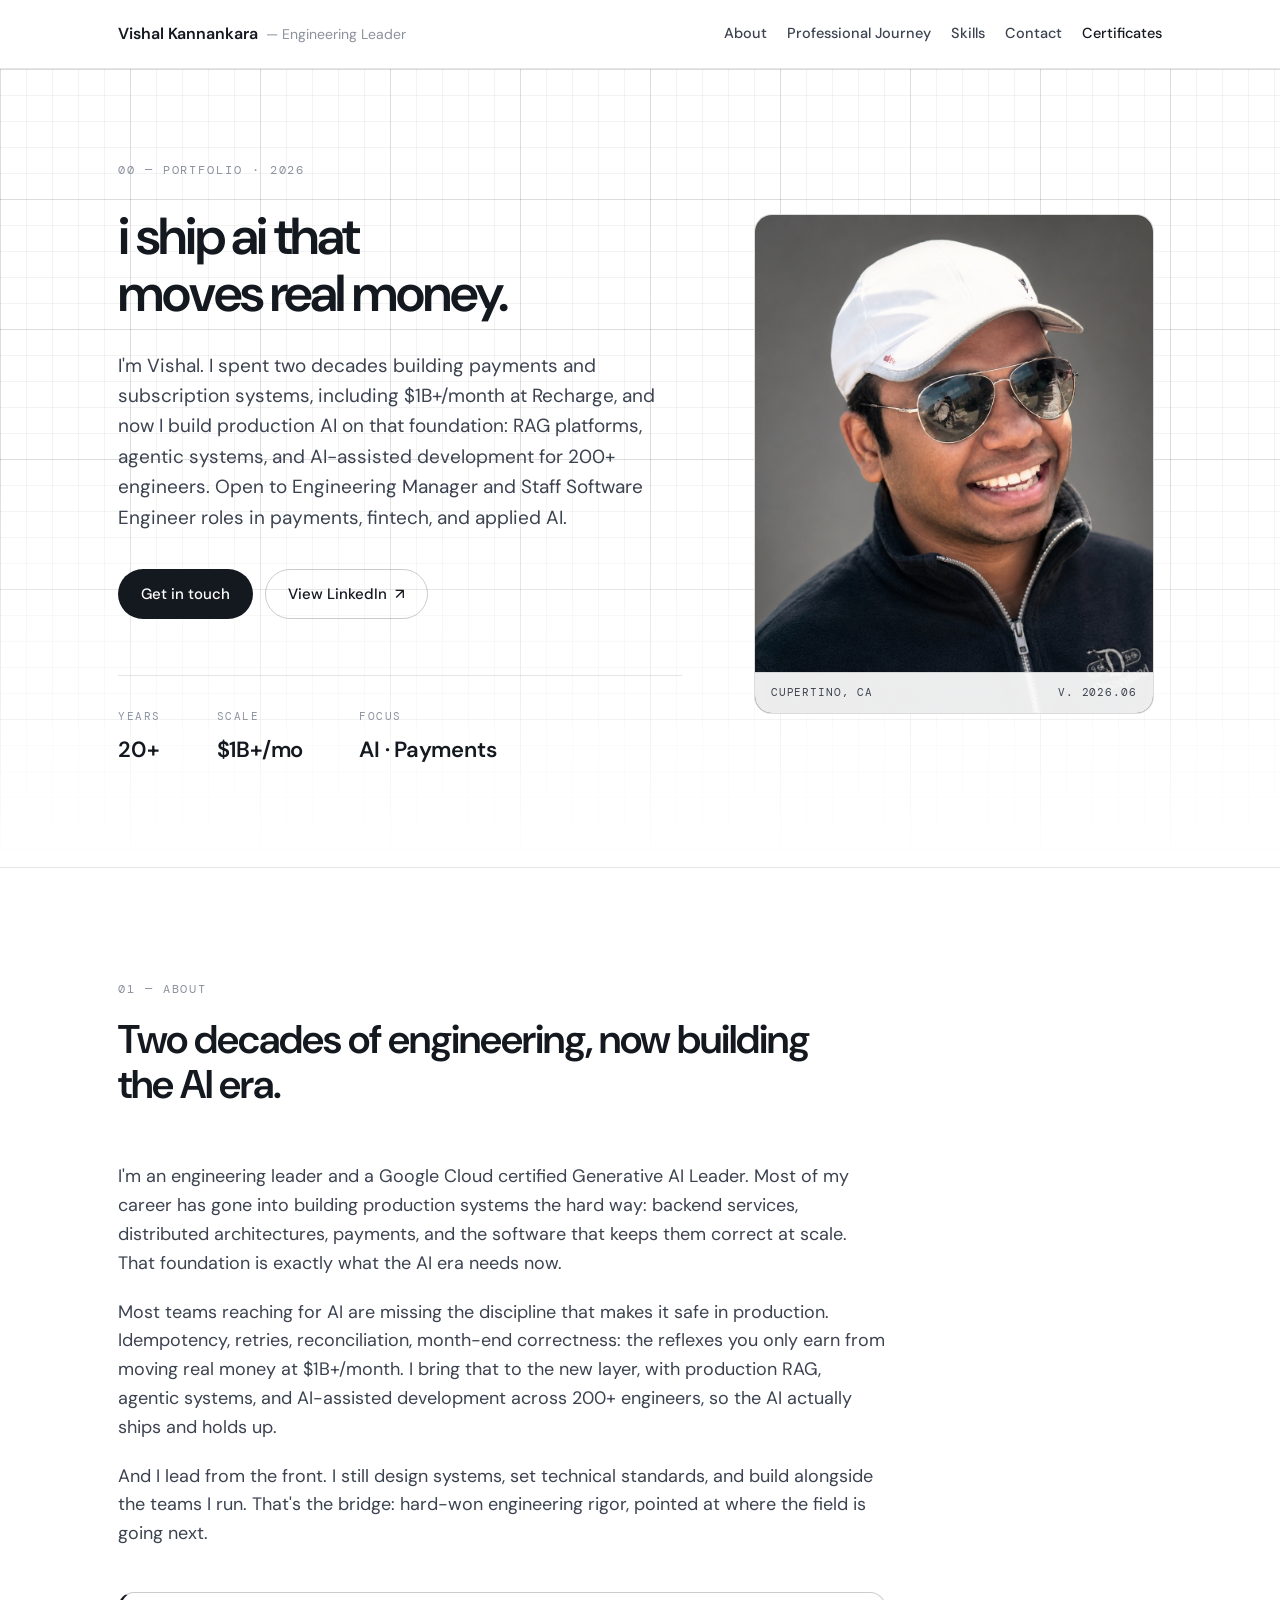
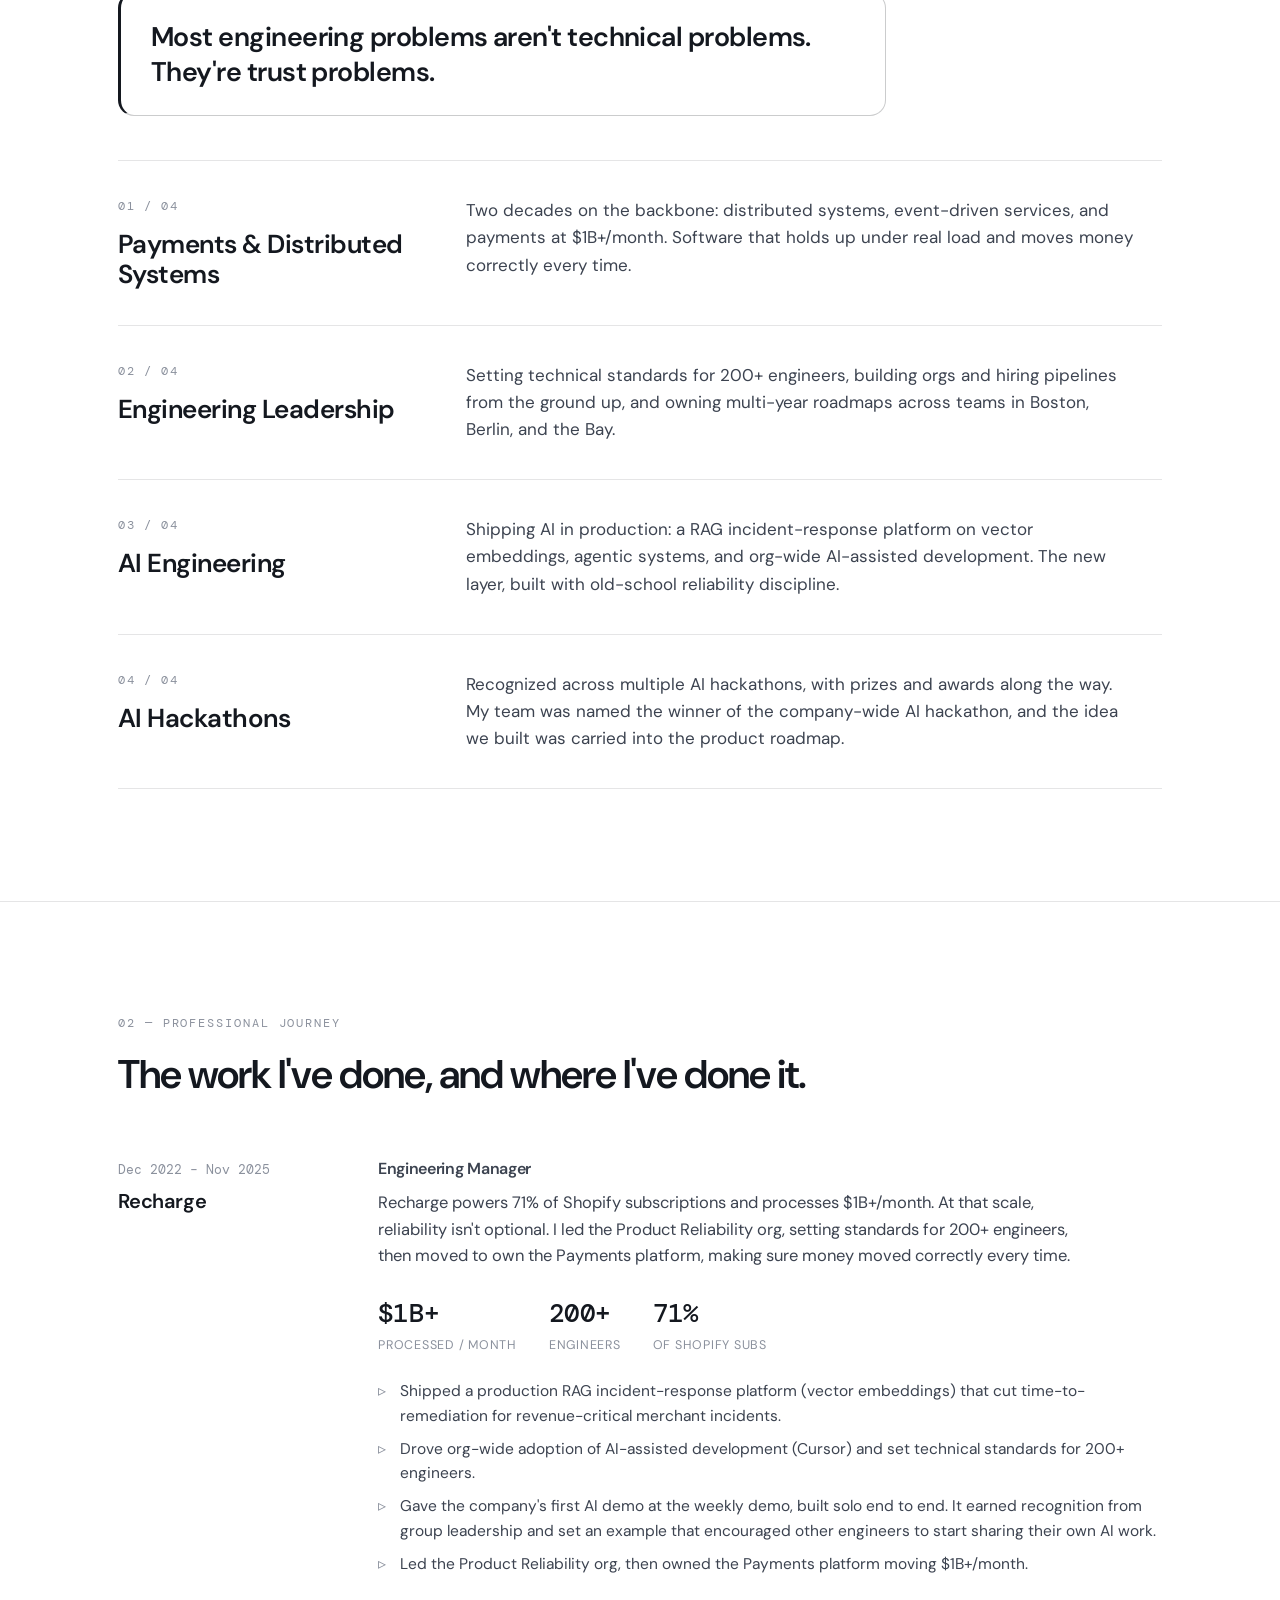
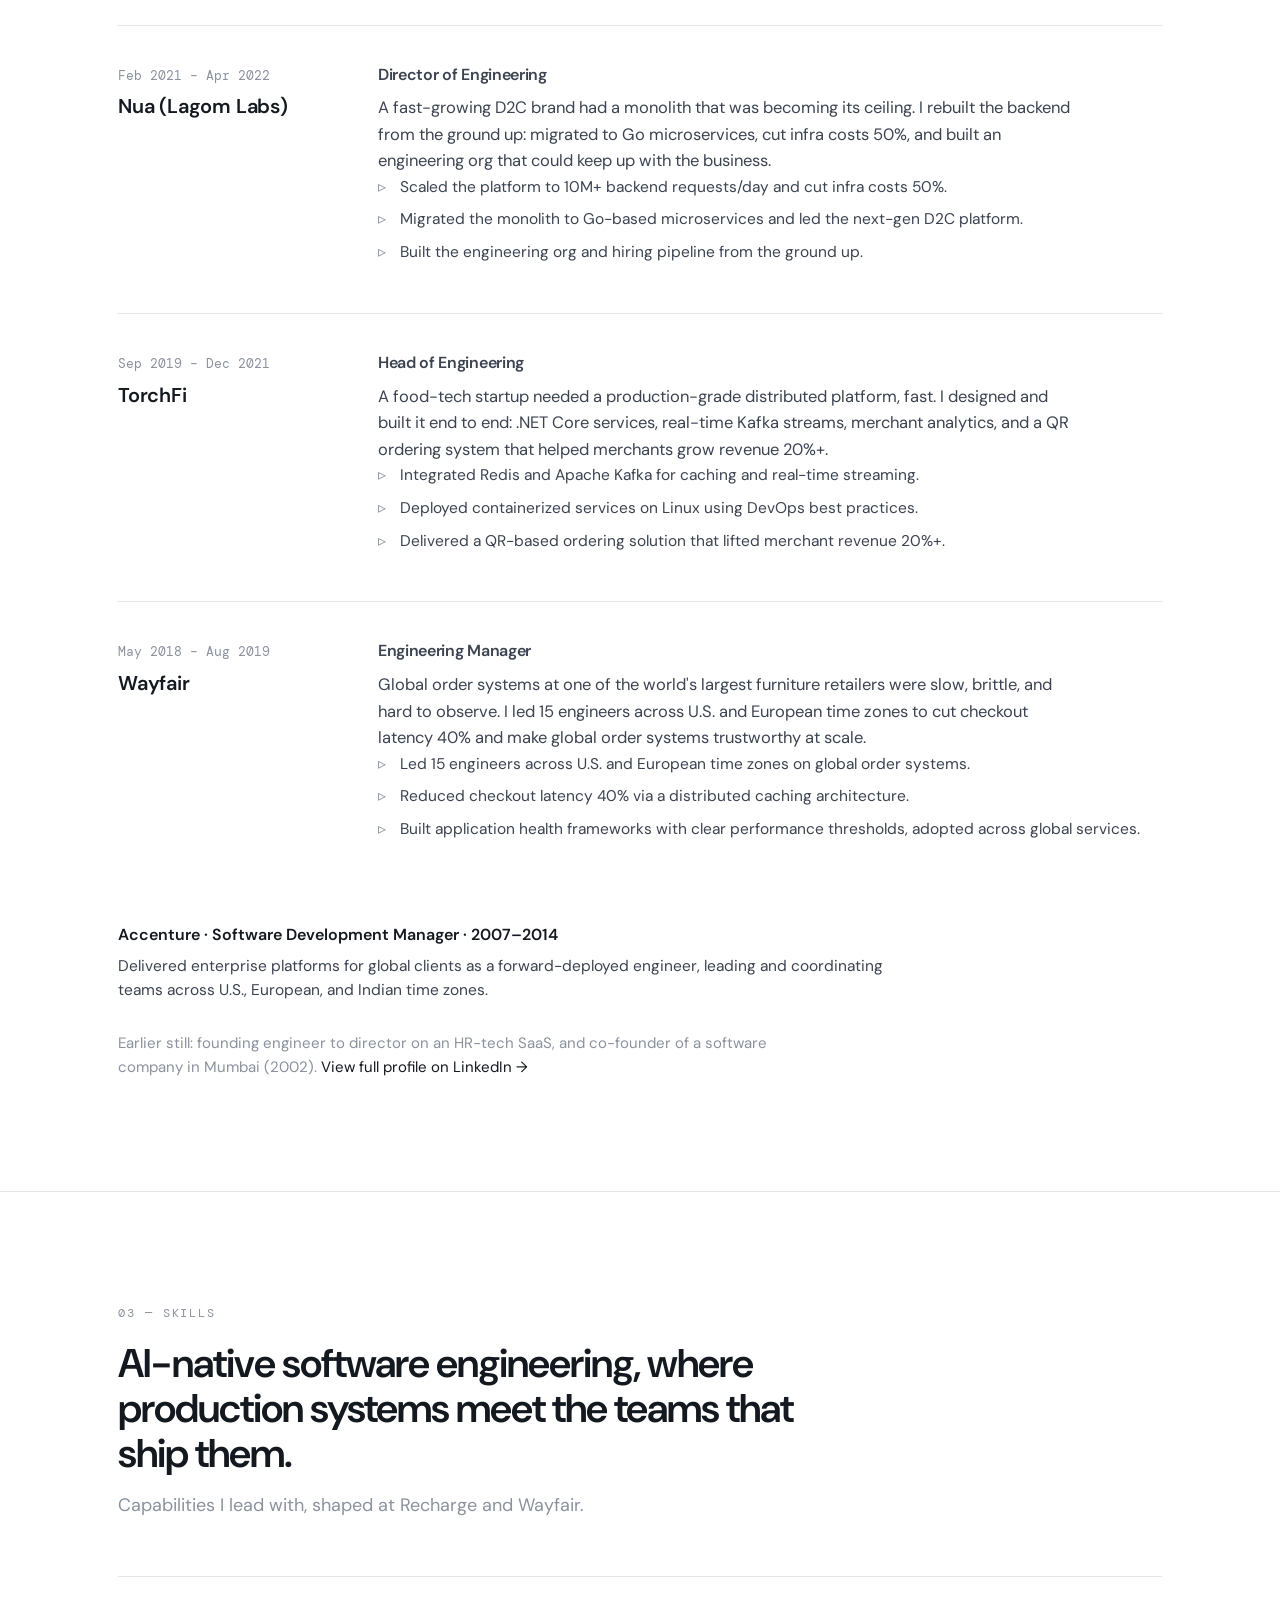
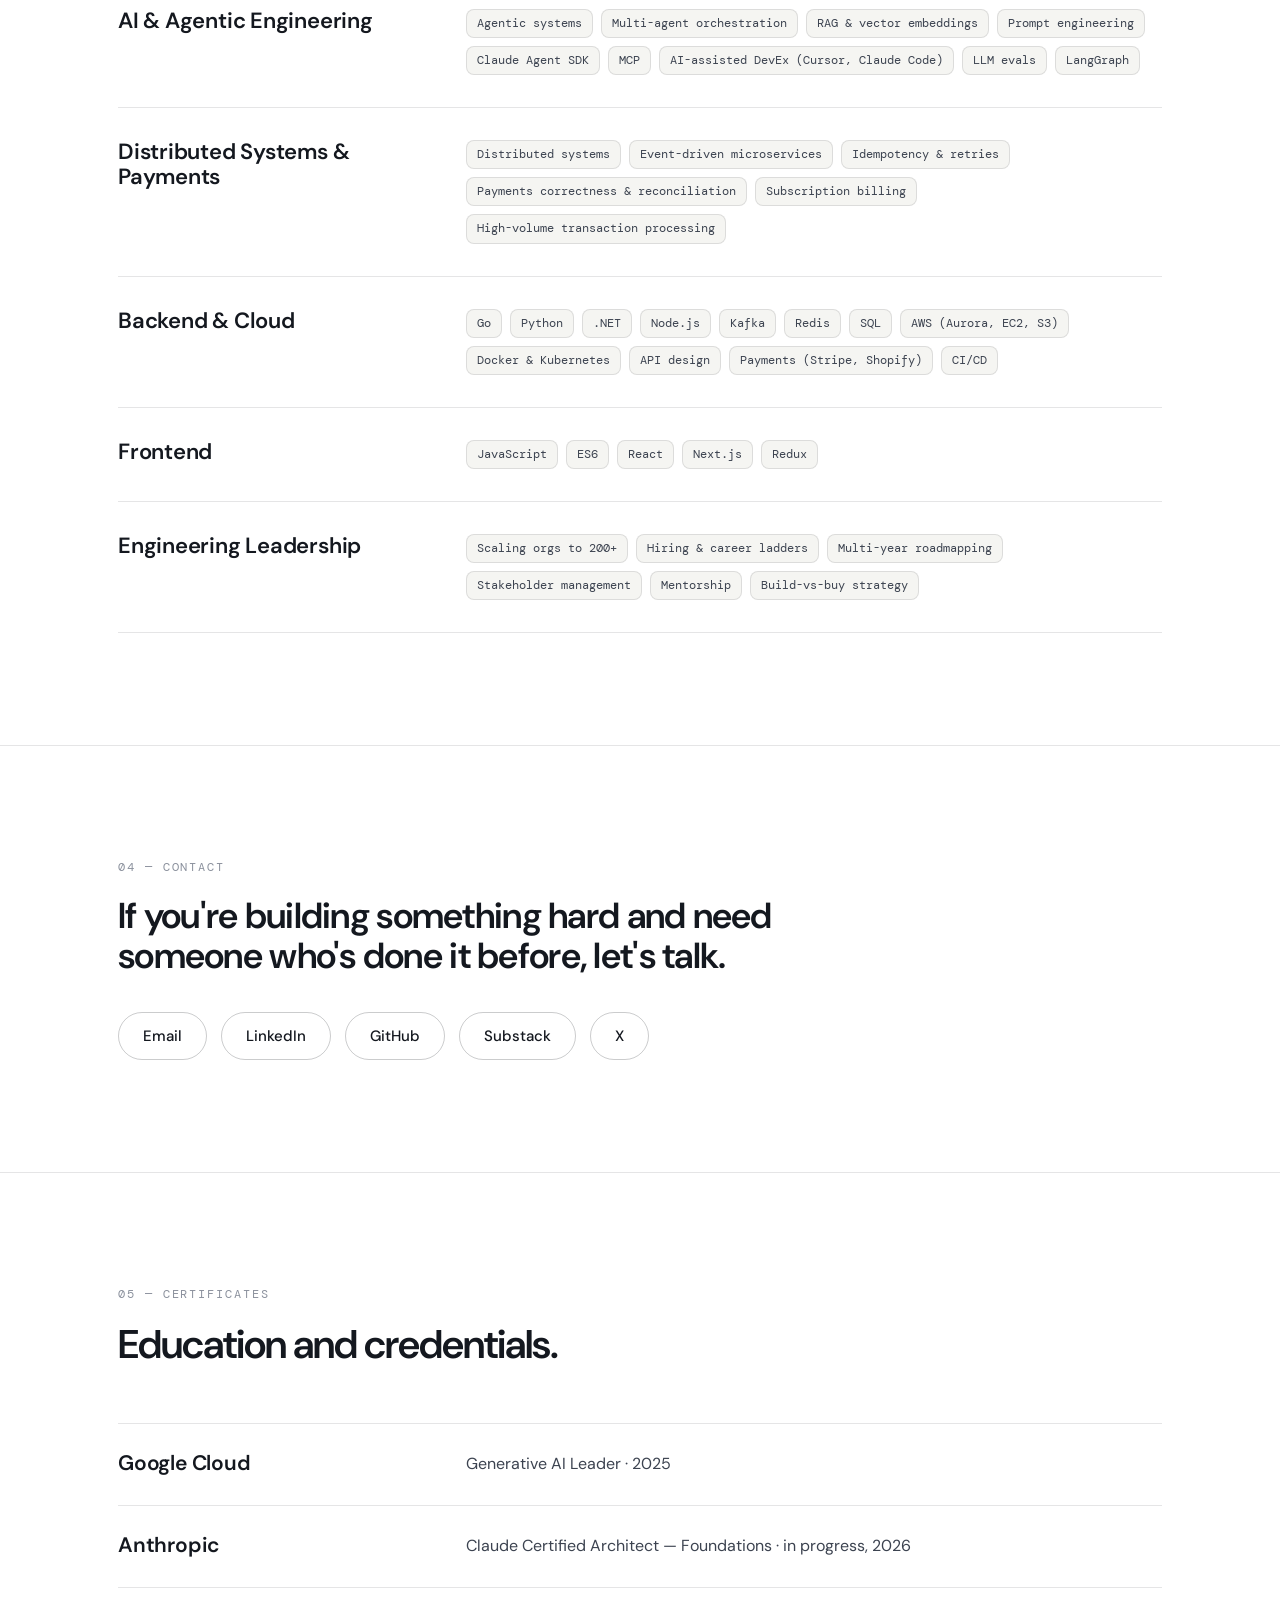
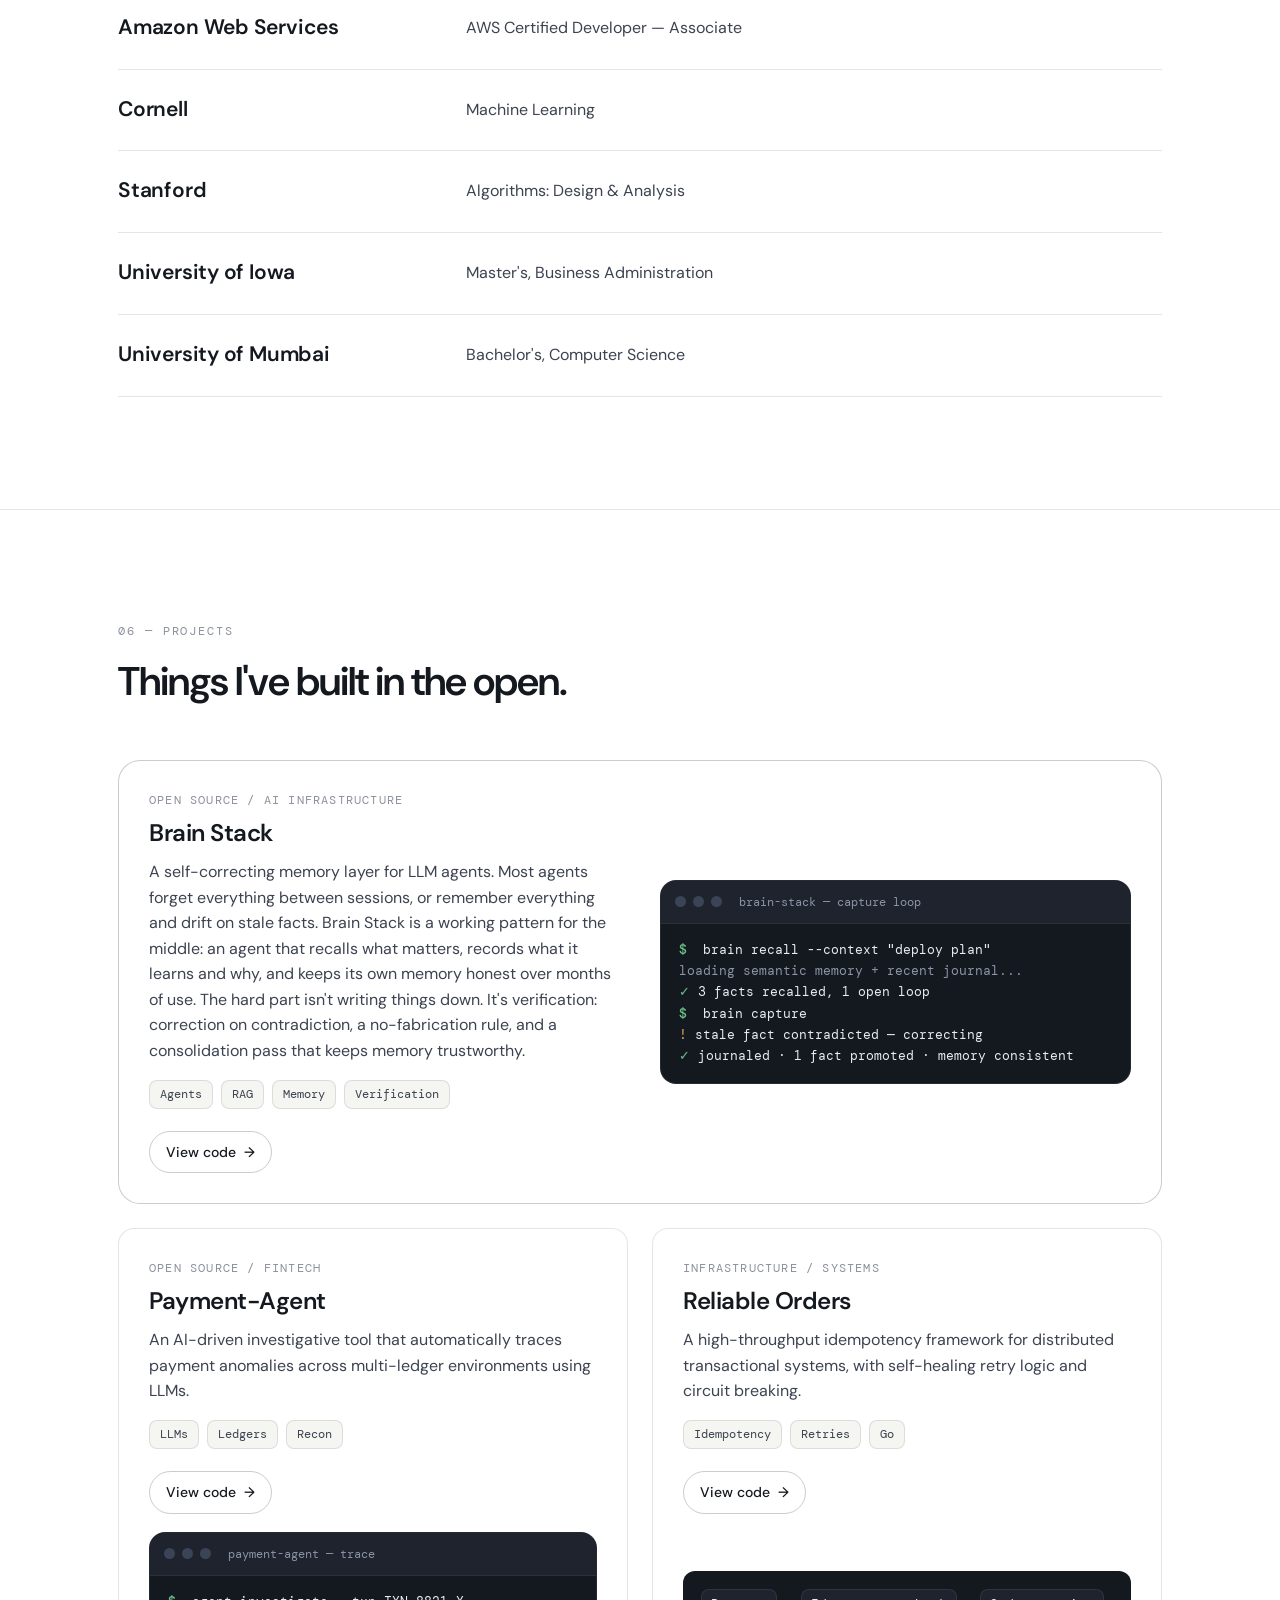
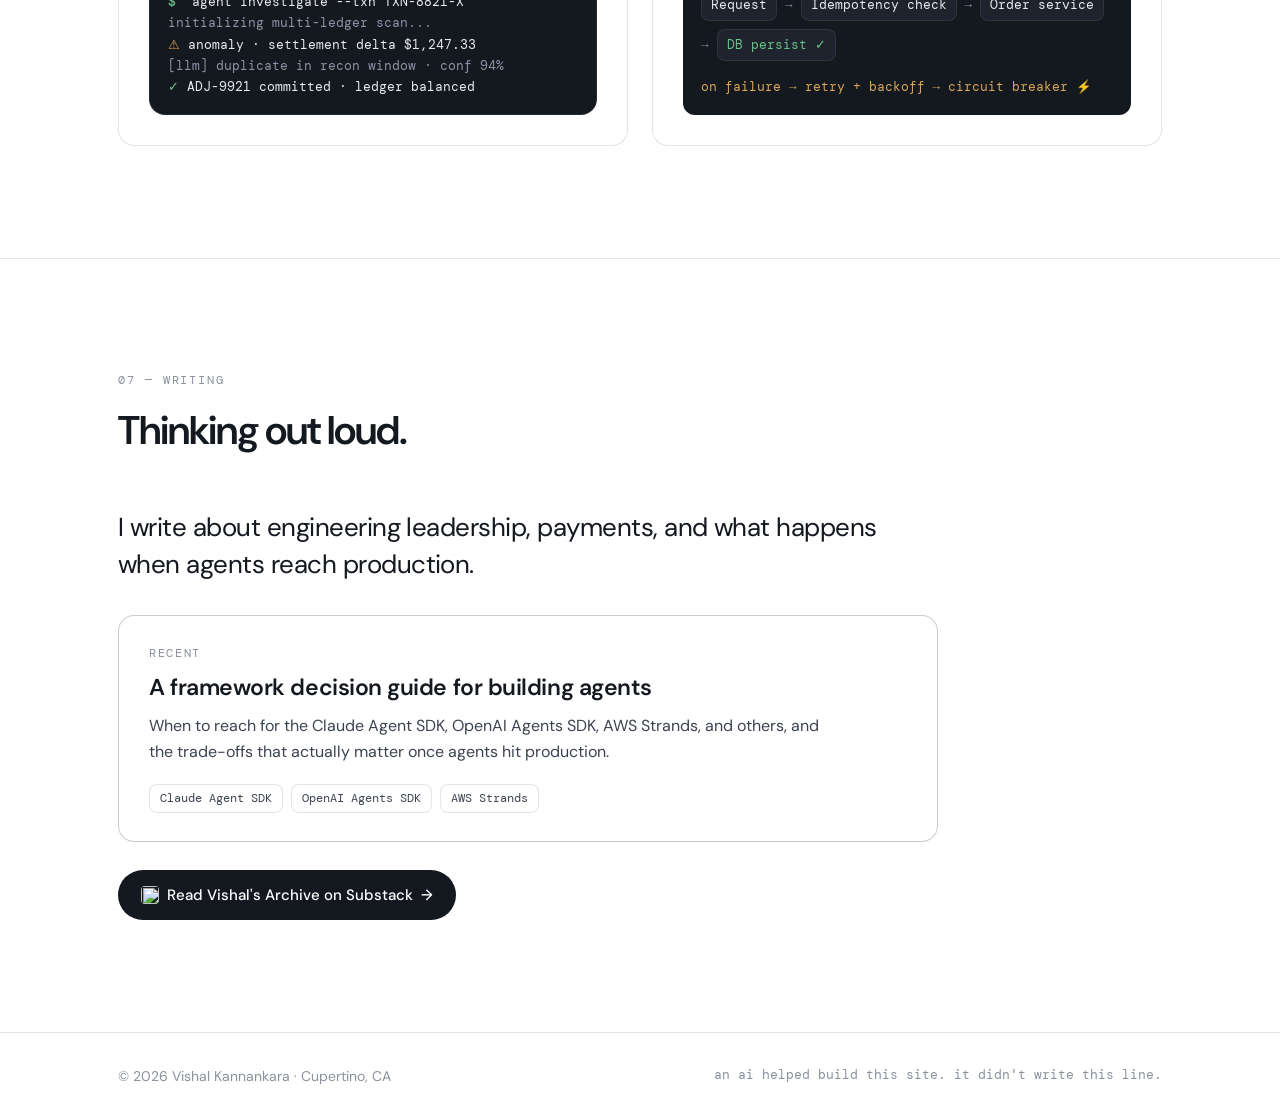
==== index.html @ 0f63ddc6 "Reposition site: payments+AI hero, de-SRE vocabulary, fix canonical to kvishalv.com" ====
<!DOCTYPE html>
<html lang="en">
<head>
  <meta charset="UTF-8" />
  <meta name="viewport" content="width=device-width, initial-scale=1.0" />
  <title>Vishal Kannankara — Engineering Leader · Payments & Applied AI</title>
  <meta name="description" content="Engineering leader and hands-on builder. Two decades of payments and subscription systems, including $1B+/month at Recharge, now applied to production AI: RAG platforms, agentic systems, and AI-assisted development for 200+ engineers. Open to Engineering Manager and Staff Software Engineer roles." />
  <link rel="canonical" href="https://kvishalv.com/" />
  <meta name="theme-color" content="#ffffff" />

  <meta property="og:type" content="website" />
  <meta property="og:url" content="https://kvishalv.com/" />
  <meta property="og:title" content="Vishal Kannankara — Engineering Leader · Payments & Applied AI" />
  <meta property="og:description" content="Two decades of payments at scale, now applied to production AI — RAG platforms, agentic systems, and AI-assisted development for 200+ engineers." />
  <meta property="og:image" content="https://kvishalv.com/assets/og-image.png" />
  <meta name="twitter:card" content="summary_large_image" />
  <meta name="twitter:creator" content="@kvishalv7" />

  <link rel="icon" href="favicon.svg" type="image/svg+xml" />
  <link rel="preconnect" href="https://fonts.googleapis.com" />
  <link rel="preconnect" href="https://fonts.gstatic.com" crossorigin />
  <link href="https://fonts.googleapis.com/css2?family=DM+Sans:wght@400;500;600;700&family=DM+Mono:wght@400;500&display=swap" rel="stylesheet" />
  <link rel="stylesheet" href="styles.css" />
</head>
<body>
  <a class="skip" href="#main">Skip to content</a>

  <header class="nav" id="top">
    <div class="container nav__inner">
      <a class="nav__logo" href="#top" aria-label="Vishal Kannankara, home">
        <span class="nav__logo-name">Vishal Kannankara</span>
        <span class="nav__logo-role">— Engineering Leader</span>
      </a>
      <nav class="nav__links" id="navlinks" aria-label="Primary">
        <a class="nav__link" href="#about">About</a>
        <a class="nav__link" href="#experience">Professional Journey</a>
        <a class="nav__link" href="#skills">Skills</a>
        <a class="nav__link" href="#contact">Contact</a>
        <a class="nav__link" href="#certificates">Certificates</a>
      </nav>
      <button class="nav__toggle" id="navtoggle" aria-label="Toggle menu" aria-expanded="false" aria-controls="navlinks">
        <span></span><span></span><span></span>
      </button>
    </div>
  </header>

  <main id="main">

    <section class="hero">
      <div class="container hero__inner">
        <div class="hero__main">
          <p class="hero__label">00 — Portfolio · 2026</p>
          <h1 class="hero__title">i ship ai that moves real money.</h1>
          <p class="hero__desc">I'm Vishal. I spent two decades building payments and subscription systems, including $1B+/month at Recharge, and now I build production AI on that foundation: RAG platforms, agentic systems, and AI-assisted development for 200+ engineers. Open to Engineering Manager and Staff Software Engineer roles in payments, fintech, and applied AI.</p>
          <div class="hero__cta">
            <a class="btn btn--primary" href="#contact">Get in touch</a>
            <a class="btn btn--ghost" href="https://linkedin.com/in/kvishalv" target="_blank" rel="noopener">View LinkedIn <span aria-hidden="true">↗</span></a>
          </div>
          <div class="hero__stats">
            <div class="hstat"><span class="hstat__label">Years</span><span class="hstat__val">20+</span></div>
            <div class="hstat"><span class="hstat__label">Scale</span><span class="hstat__val">$1B+/mo</span></div>
            <div class="hstat"><span class="hstat__label">Focus</span><span class="hstat__val">AI · Payments</span></div>
          </div>
        </div>
        <aside class="hero__aside">
          <figure class="portrait">
            <img src="assets/headshot.jpg" alt="Vishal Kannankara" id="headshot" />
            <span class="portrait__mark" aria-hidden="true">VK</span>
            <figcaption class="portrait__cap"><span>Cupertino, CA</span><span>V. 2026.06</span></figcaption>
          </figure>
        </aside>
      </div>
    </section>

    <section class="section" id="about">
      <div class="container">
        <div class="section__head">
          <p class="section__kicker">01 — About</p>
          <h2 class="section__title">Two decades of engineering, now building the AI era.</h2>
        </div>
        <div class="pov">
          <p>I'm an engineering leader and a Google Cloud certified Generative AI Leader. Most of my career has gone into building production systems the hard way: backend services, distributed architectures, payments, and the software that keeps them correct at scale. That foundation is exactly what the AI era needs now.</p>
          <p>Most teams reaching for AI are missing the discipline that makes it safe in production. Idempotency, retries, reconciliation, month-end correctness: the reflexes you only earn from moving real money at $1B+/month. I bring that to the new layer, with production RAG, agentic systems, and AI-assisted development across 200+ engineers, so the AI actually ships and holds up.</p>
          <p>And I lead from the front. I still design systems, set technical standards, and build alongside the teams I run. That's the bridge: hard-won engineering rigor, pointed at where the field is going next.</p>
        </div>
        <figure class="callout">
          <blockquote>Most engineering problems aren't technical problems. They're trust problems.</blockquote>
        </figure>
        <div class="facets">
          <div class="facet">
            <div class="facet__head">
              <p class="facet__n">01 / 04</p>
              <h3 class="facet__name">Payments &amp; Distributed Systems</h3>
            </div>
            <p class="facet__desc">Two decades on the backbone: distributed systems, event-driven services, and payments at $1B+/month. Software that holds up under real load and moves money correctly every time.</p>
          </div>
          <div class="facet">
            <div class="facet__head">
              <p class="facet__n">02 / 04</p>
              <h3 class="facet__name">Engineering Leadership</h3>
            </div>
            <p class="facet__desc">Setting technical standards for 200+ engineers, building orgs and hiring pipelines from the ground up, and owning multi-year roadmaps across teams in Boston, Berlin, and the Bay.</p>
          </div>
          <div class="facet">
            <div class="facet__head">
              <p class="facet__n">03 / 04</p>
              <h3 class="facet__name">AI Engineering</h3>
            </div>
            <p class="facet__desc">Shipping AI in production: a RAG incident-response platform on vector embeddings, agentic systems, and org-wide AI-assisted development. The new layer, built with old-school reliability discipline.</p>
          </div>
          <div class="facet">
            <div class="facet__head">
              <p class="facet__n">04 / 04</p>
              <h3 class="facet__name">AI Hackathons</h3>
            </div>
            <p class="facet__desc">Recognized across multiple AI hackathons, with prizes and awards along the way. My team was named the winner of the company-wide AI hackathon, and the idea we built was carried into the product roadmap.</p>
          </div>
        </div>
      </div>
    </section>

    <section class="section section--alt" id="experience">
      <div class="container">
        <div class="section__head">
          <p class="section__kicker">02 — Professional Journey</p>
          <h2 class="section__title">The work I've done, and where I've done it.</h2>
        </div>

        <div class="timeline">
          <article class="job">
            <div class="job__meta">
              <span class="job__date">Dec 2022 – Nov 2025</span>
              <div class="job__corow">
                <img class="job__logo" src="https://www.google.com/s2/favicons?domain=rechargepayments.com&amp;sz=128" alt="" loading="lazy" onerror="this.style.display='none'" />
                <span class="job__co"><a href="https://rechargepayments.com" target="_blank" rel="noopener">Recharge</a></span>
              </div>
            </div>
            <div class="job__body">
              <h3 class="job__role">Engineering Manager</h3>
              <p class="job__desc">Recharge powers 71% of Shopify subscriptions and processes $1B+/month. At that scale, reliability isn't optional. I led the Product Reliability org, setting standards for 200+ engineers, then moved to own the Payments platform, making sure money moved correctly every time.</p>
              <div class="stat-row">
                <div class="stat"><span class="stat__num">$1B+</span><span class="stat__label">processed / month</span></div>
                <div class="stat"><span class="stat__num">200+</span><span class="stat__label">engineers</span></div>
                <div class="stat"><span class="stat__num">71%</span><span class="stat__label">of Shopify subs</span></div>
              </div>
              <ul class="job__points">
                <li>Shipped a production RAG incident-response platform (vector embeddings) that cut time-to-remediation for revenue-critical merchant incidents.</li>
                <li>Drove org-wide adoption of AI-assisted development (Cursor) and set technical standards for 200+ engineers.</li>
                <li>Gave the company's first AI demo at the weekly demo, built solo end to end. It earned recognition from group leadership and set an example that encouraged other engineers to start sharing their own AI work.</li>
                <li>Led the Product Reliability org, then owned the Payments platform moving $1B+/month.</li>
              </ul>
            </div>
          </article>

          <article class="job">
            <div class="job__meta">
              <span class="job__date">Feb 2021 – Apr 2022</span>
              <div class="job__corow">
                <img class="job__logo" src="https://www.google.com/s2/favicons?domain=nuawoman.com&amp;sz=128" alt="" loading="lazy" onerror="this.style.display='none'" />
                <span class="job__co"><a href="https://nuawoman.com" target="_blank" rel="noopener">Nua (Lagom Labs)</a></span>
              </div>
            </div>
            <div class="job__body">
              <h3 class="job__role">Director of Engineering</h3>
              <p class="job__desc">A fast-growing D2C brand had a monolith that was becoming its ceiling. I rebuilt the backend from the ground up: migrated to Go microservices, cut infra costs 50%, and built an engineering org that could keep up with the business.</p>
              <ul class="job__points">
                <li>Scaled the platform to 10M+ backend requests/day and cut infra costs 50%.</li>
                <li>Migrated the monolith to Go-based microservices and led the next-gen D2C platform.</li>
                <li>Built the engineering org and hiring pipeline from the ground up.</li>
              </ul>
            </div>
          </article>

          <article class="job">
            <div class="job__meta">
              <span class="job__date">Sep 2019 – Dec 2021</span>
              <span class="job__co">TorchFi</span>
            </div>
            <div class="job__body">
              <h3 class="job__role">Head of Engineering</h3>
              <p class="job__desc">A food-tech startup needed a production-grade distributed platform, fast. I designed and built it end to end: .NET Core services, real-time Kafka streams, merchant analytics, and a QR ordering system that helped merchants grow revenue 20%+.</p>
              <ul class="job__points">
                <li>Integrated Redis and Apache Kafka for caching and real-time streaming.</li>
                <li>Deployed containerized services on Linux using DevOps best practices.</li>
                <li>Delivered a QR-based ordering solution that lifted merchant revenue 20%+.</li>
              </ul>
            </div>
          </article>

          <article class="job">
            <div class="job__meta">
              <span class="job__date">May 2018 – Aug 2019</span>
              <div class="job__corow">
                <img class="job__logo" src="https://www.google.com/s2/favicons?domain=wayfair.com&amp;sz=128" alt="" loading="lazy" onerror="this.style.display='none'" />
                <span class="job__co"><a href="https://www.wayfair.com" target="_blank" rel="noopener">Wayfair</a></span>
              </div>
            </div>
            <div class="job__body">
              <h3 class="job__role">Engineering Manager</h3>
              <p class="job__desc">Global order systems at one of the world's largest furniture retailers were slow, brittle, and hard to observe. I led 15 engineers across U.S. and European time zones to cut checkout latency 40% and make global order systems trustworthy at scale.</p>
              <ul class="job__points">
                <li>Led 15 engineers across U.S. and European time zones on global order systems.</li>
                <li>Reduced checkout latency 40% via a distributed caching architecture.</li>
                <li>Built application health frameworks with clear performance thresholds, adopted across global services.</li>
              </ul>
            </div>
          </article>
        </div>

        <div class="experience__earlier">
          <div class="earlier">
            <img class="earlier__logo" src="https://www.google.com/s2/favicons?domain=accenture.com&amp;sz=128" alt="" loading="lazy" onerror="this.style.display='none'" />
            <div class="earlier__body">
              <p class="earlier__co"><a href="https://www.accenture.com" target="_blank" rel="noopener">Accenture</a> · Software Development Manager · 2007–2014</p>
              <p class="earlier__desc">Delivered enterprise platforms for global clients as a forward-deployed engineer, leading and coordinating teams across U.S., European, and Indian time zones.</p>
            </div>
          </div>
          <p class="experience__more">Earlier still: founding engineer to director on an HR-tech SaaS, and co-founder of a software company in Mumbai (2002). <a href="https://linkedin.com/in/kvishalv" target="_blank" rel="noopener">View full profile on LinkedIn →</a></p>
        </div>
      </div>
    </section>

    <section class="section" id="skills">
      <div class="container">
        <div class="section__head">
          <p class="section__kicker">03 — Skills</p>
          <h2 class="section__title">AI-native software engineering, where production systems meet the teams that ship them.</h2>
          <p class="section__sub">Capabilities I lead with, shaped at Recharge and Wayfair.</p>
        </div>
        <div class="skills">
          <div class="skillcat">
            <h3 class="skillcat__name">AI &amp; Agentic Engineering</h3>
            <div class="tags">
              <span class="tag">Agentic systems</span>
              <span class="tag">Multi-agent orchestration</span>
              <span class="tag">RAG &amp; vector embeddings</span>
              <span class="tag">Prompt engineering</span>
              <span class="tag">Claude Agent SDK</span>
              <span class="tag">MCP</span>
              <span class="tag">AI-assisted DevEx (Cursor, Claude Code)</span>
              <span class="tag">LLM evals</span>
              <span class="tag">LangGraph</span>
            </div>
          </div>
          <div class="skillcat">
            <h3 class="skillcat__name">Distributed Systems &amp; Payments</h3>
            <div class="tags">
              <span class="tag">Distributed systems</span>
              <span class="tag">Event-driven microservices</span>
              <span class="tag">Idempotency &amp; retries</span>
              <span class="tag">Payments correctness &amp; reconciliation</span>
              <span class="tag">Subscription billing</span>
              <span class="tag">High-volume transaction processing</span>
            </div>
          </div>
          <div class="skillcat">
            <h3 class="skillcat__name">Backend &amp; Cloud</h3>
            <div class="tags">
              <span class="tag">Go</span>
              <span class="tag">Python</span>
              <span class="tag">.NET</span>
              <span class="tag">Node.js</span>
              <span class="tag">Kafka</span>
              <span class="tag">Redis</span>
              <span class="tag">SQL</span>
              <span class="tag">AWS (Aurora, EC2, S3)</span>
              <span class="tag">Docker &amp; Kubernetes</span>
              <span class="tag">API design</span>
              <span class="tag">Payments (Stripe, Shopify)</span>
              <span class="tag">CI/CD</span>
            </div>
          </div>
          <div class="skillcat">
            <h3 class="skillcat__name">Frontend</h3>
            <div class="tags">
              <span class="tag">JavaScript</span>
              <span class="tag">ES6</span>
              <span class="tag">React</span>
              <span class="tag">Next.js</span>
              <span class="tag">Redux</span>
            </div>
          </div>
          <div class="skillcat">
            <h3 class="skillcat__name">Engineering Leadership</h3>
            <div class="tags">
              <span class="tag">Scaling orgs to 200+</span>
              <span class="tag">Hiring &amp; career ladders</span>
              <span class="tag">Multi-year roadmapping</span>
              <span class="tag">Stakeholder management</span>
              <span class="tag">Mentorship</span>
              <span class="tag">Build-vs-buy strategy</span>
            </div>
          </div>
        </div>
      </div>
    </section>

    <section class="section section--contact" id="contact">
      <div class="container">
        <div class="contact">
          <p class="section__kicker">04 — Contact</p>
          <h2 class="contact__line">If you're building something hard and need someone who's done it before, let's talk.</h2>
          <div class="contact__links">
            <a class="sociallink" href="mailto:kvishalv@gmail.com">Email</a>
            <a class="sociallink" href="https://linkedin.com/in/kvishalv" target="_blank" rel="noopener">LinkedIn</a>
            <a class="sociallink" href="https://github.com/kvishalv" target="_blank" rel="noopener">GitHub</a>
            <a class="sociallink" href="https://vishalsarchive.substack.com" target="_blank" rel="noopener">Substack</a>
            <a class="sociallink" href="https://x.com/kvishalv7" target="_blank" rel="noopener">X</a>
          </div>
        </div>
      </div>
    </section>

    <section class="section section--alt" id="certificates">
      <div class="container">
        <div class="section__head">
          <p class="section__kicker">05 — Certificates</p>
          <h2 class="section__title">Education and credentials.</h2>
        </div>
        <div class="creds">
          <div class="cred">
            <div class="cred__head">
              <h3 class="cred__org">Google Cloud</h3>
              <img class="cred__logo" src="https://www.google.com/s2/favicons?domain=cloud.google.com&amp;sz=128" alt="" loading="lazy" onerror="this.style.display='none'" />
            </div>
            <p class="cred__title">Generative AI Leader · 2025</p>
          </div>
          <div class="cred">
            <div class="cred__head">
              <h3 class="cred__org">Anthropic</h3>
              <img class="cred__logo" src="https://www.google.com/s2/favicons?domain=anthropic.com&amp;sz=128" alt="" loading="lazy" onerror="this.style.display='none'" />
            </div>
            <p class="cred__title">Claude Certified Architect — Foundations · in progress, 2026</p>
          </div>
          <div class="cred">
            <div class="cred__head">
              <h3 class="cred__org">Amazon Web Services</h3>
              <img class="cred__logo" src="https://www.google.com/s2/favicons?domain=aws.amazon.com&amp;sz=128" alt="" loading="lazy" onerror="this.style.display='none'" />
            </div>
            <p class="cred__title">AWS Certified Developer — Associate</p>
          </div>
          <div class="cred">
            <div class="cred__head">
              <h3 class="cred__org">Cornell</h3>
              <img class="cred__logo" src="https://www.google.com/s2/favicons?domain=cornell.edu&amp;sz=128" alt="" loading="lazy" onerror="this.style.display='none'" />
            </div>
            <p class="cred__title">Machine Learning</p>
          </div>
          <div class="cred">
            <div class="cred__head">
              <h3 class="cred__org">Stanford</h3>
              <img class="cred__logo" src="https://www.google.com/s2/favicons?domain=stanford.edu&amp;sz=128" alt="" loading="lazy" onerror="this.style.display='none'" />
            </div>
            <p class="cred__title">Algorithms: Design &amp; Analysis</p>
          </div>
          <div class="cred">
            <div class="cred__head">
              <h3 class="cred__org">University of Iowa</h3>
              <img class="cred__logo" src="https://www.google.com/s2/favicons?domain=uiowa.edu&amp;sz=128" alt="" loading="lazy" onerror="this.style.display='none'" />
            </div>
            <p class="cred__title">Master's, Business Administration</p>
          </div>
          <div class="cred">
            <div class="cred__head">
              <h3 class="cred__org">University of Mumbai</h3>
              <img class="cred__logo" src="https://www.google.com/s2/favicons?domain=mu.ac.in&amp;sz=128" alt="" loading="lazy" onerror="this.style.display='none'" />
            </div>
            <p class="cred__title">Bachelor's, Computer Science</p>
          </div>
        </div>
      </div>
    </section>

    <section class="section" id="projects">
      <div class="container">
        <div class="section__head">
          <p class="section__kicker">06 — Projects</p>
          <h2 class="section__title">Things I've built in the open.</h2>
        </div>

        <article class="project project--featured">
          <div class="project__info">
            <p class="project__kicker">Open source / AI infrastructure</p>
            <h3 class="project__title">Brain Stack</h3>
            <p class="project__desc">A self-correcting memory layer for LLM agents. Most agents forget everything between sessions, or remember everything and drift on stale facts. Brain Stack is a working pattern for the middle: an agent that recalls what matters, records what it learns and why, and keeps its own memory honest over months of use. The hard part isn't writing things down. It's verification: correction on contradiction, a no-fabrication rule, and a consolidation pass that keeps memory trustworthy.</p>
            <div class="tags"><span class="tag">Agents</span><span class="tag">RAG</span><span class="tag">Memory</span><span class="tag">Verification</span></div>
            <a class="btn btn--ghost btn--sm" href="https://github.com/kvishalv/brain-stack" target="_blank" rel="noopener">View code <span aria-hidden="true">→</span></a>
          </div>
          <div class="project__visual">
            <div class="term term--mini" aria-hidden="true">
              <div class="term__bar"><span class="term__dot"></span><span class="term__dot"></span><span class="term__dot"></span><span class="term__name">brain-stack — capture loop</span></div>
              <div class="term__body">
                <p class="term__line"><span class="term__prompt">$</span> brain recall --context "deploy plan"</p>
                <p class="term__out term__dim">loading semantic memory + recent journal...</p>
                <p class="term__out"><span class="term__ok">✓</span> 3 facts recalled, 1 open loop</p>
                <p class="term__line"><span class="term__prompt">$</span> brain capture</p>
                <p class="term__out"><span class="term__warn">!</span> stale fact contradicted — correcting</p>
                <p class="term__out"><span class="term__ok">✓</span> journaled · 1 fact promoted · memory consistent</p>
              </div>
            </div>
          </div>
        </article>

        <div class="grid grid--2">
          <article class="project">
            <div class="project__info">
              <p class="project__kicker">Open source / Fintech</p>
              <h3 class="project__title">Payment-Agent</h3>
              <p class="project__desc">An AI-driven investigative tool that automatically traces payment anomalies across multi-ledger environments using LLMs.</p>
              <div class="tags"><span class="tag">LLMs</span><span class="tag">Ledgers</span><span class="tag">Recon</span></div>
              <a class="btn btn--ghost btn--sm" href="https://github.com/kvishalv" target="_blank" rel="noopener">View code <span aria-hidden="true">→</span></a>
            </div>
            <div class="project__visual">
              <div class="term term--mini" aria-hidden="true">
                <div class="term__bar"><span class="term__dot"></span><span class="term__dot"></span><span class="term__dot"></span><span class="term__name">payment-agent — trace</span></div>
                <div class="term__body">
                  <p class="term__line"><span class="term__prompt">$</span> agent investigate --txn TXN-8821-X</p>
                  <p class="term__out term__dim">initializing multi-ledger scan...</p>
                  <p class="term__out"><span class="term__warn">⚠</span> anomaly · settlement delta $1,247.33</p>
                  <p class="term__out term__dim">[llm] duplicate in recon window · conf 94%</p>
                  <p class="term__out"><span class="term__ok">✓</span> ADJ-9921 committed · ledger balanced</p>
                </div>
              </div>
            </div>
          </article>

          <article class="project">
            <div class="project__info">
              <p class="project__kicker">Infrastructure / Systems</p>
              <h3 class="project__title">Reliable Orders</h3>
              <p class="project__desc">A high-throughput idempotency framework for distributed transactional systems, with self-healing retry logic and circuit breaking.</p>
              <div class="tags"><span class="tag">Idempotency</span><span class="tag">Retries</span><span class="tag">Go</span></div>
              <a class="btn btn--ghost btn--sm" href="https://github.com/kvishalv" target="_blank" rel="noopener">View code <span aria-hidden="true">→</span></a>
            </div>
            <div class="project__visual">
              <div class="flow" aria-hidden="true">
                <span class="flow__node">Request</span>
                <span class="flow__arrow">→</span>
                <span class="flow__node">Idempotency check</span>
                <span class="flow__arrow">→</span>
                <span class="flow__node">Order service</span>
                <span class="flow__arrow">→</span>
                <span class="flow__node flow__node--ok">DB persist ✓</span>
                <span class="flow__branch">on failure → retry + backoff → circuit breaker ⚡</span>
              </div>
            </div>
          </article>
        </div>
      </div>
    </section>

    <section class="section section--alt" id="writing">
      <div class="container">
        <div class="section__head">
          <p class="section__kicker">07 — Writing</p>
          <h2 class="section__title">Thinking out loud.</h2>
        </div>
        <div class="writing">
          <p class="writing__lead">I write about engineering leadership, payments, and what happens when agents reach production.</p>
          <div class="writing__card">
            <p class="writing__kicker">Recent</p>
            <h3 class="writing__title">A framework decision guide for building agents</h3>
            <p class="writing__desc">When to reach for the Claude Agent SDK, OpenAI Agents SDK, AWS Strands, and others, and the trade-offs that actually matter once agents hit production.</p>
            <div class="tags">
              <span class="tag">Claude Agent SDK</span>
              <span class="tag">OpenAI Agents SDK</span>
              <span class="tag">AWS Strands</span>
            </div>
          </div>
          <a class="btn btn--primary writing__cta" href="https://vishalsarchive.substack.com" target="_blank" rel="noopener">
            <img class="btn__logo" src="https://www.google.com/s2/favicons?domain=substack.com&amp;sz=128" alt="" />
            Read Vishal's Archive on Substack <span aria-hidden="true">→</span>
          </a>
        </div>
      </div>
    </section>
  </main>

  <footer class="footer">
    <div class="container footer__inner">
      <span>© 2026 Vishal Kannankara · Cupertino, CA</span>
      <span class="footer__note">an ai helped build this site. it didn't write this line.</span>
    </div>
  </footer>

  <script src="script.js" defer></script>
</body>
</html>
---- styles.css ----
/* ============================================================
   Vishal Kannankara — portfolio
   Plain HTML/CSS/JS. No build step. Cloudflare Pages ready.
   Monochrome, minimal, lots of whitespace. DM Sans + DM Mono.
   ============================================================ */

:root {
  --bg: #ffffff;
  --surface: #ffffff;
  --surface-2: #f5f5f2;
  --ink: #14181f;
  --ink-2: #3c4350;
  --muted: #8b919d;
  --line: rgba(20, 24, 31, 0.11);
  --line-2: rgba(20, 24, 31, 0.22);
  --accent: #14181f;
  --accent-ink: #14181f;

  --term-bg: #14181f;
  --term-surface: #1e232d;
  --term-ink: #e8ebf1;
  --term-dim: #8b94a6;
  --term-green: #6cc08a;
  --term-amber: #d9a657;

  --radius: 16px;
  --radius-sm: 12px;
  --radius-lg: 22px;
  --maxw: 1100px;
  --font: "DM Sans", -apple-system, BlinkMacSystemFont, "Segoe UI", Roboto, sans-serif;
  --mono: "DM Mono", ui-monospace, "SF Mono", Menlo, monospace;
}

* { box-sizing: border-box; margin: 0; padding: 0; }

html { scroll-behavior: smooth; scroll-padding-top: 84px; }

body {
  font-family: var(--font);
  background: var(--bg);
  color: var(--ink);
  line-height: 1.6;
  font-size: 17px;
  -webkit-font-smoothing: antialiased;
  text-rendering: optimizeLegibility;
}

@media (prefers-reduced-motion: reduce) {
  html { scroll-behavior: auto; }
  * { animation: none !important; transition: none !important; }
}

.container { width: 100%; max-width: var(--maxw); margin: 0 auto; padding: 0 28px; }

a { color: var(--ink); text-decoration: none; }
a:hover { text-decoration: underline; }

h1, h2, h3 { line-height: 1.12; letter-spacing: -0.02em; font-weight: 600; }
strong { color: var(--ink); font-weight: 600; }

.skip { position: absolute; left: -999px; top: 0; background: var(--ink); color: #fff; padding: 10px 16px; border-radius: 0 0 12px 0; z-index: 200; }
.skip:focus { left: 0; }

/* ---------- nav ---------- */
.nav {
  position: sticky; top: 0; z-index: 100;
  background: color-mix(in srgb, var(--bg) 88%, transparent);
  backdrop-filter: saturate(140%) blur(12px);
  border-bottom: 1px solid var(--line);
}
.nav__inner { display: flex; align-items: center; justify-content: space-between; height: 68px; }
.nav__logo { display: flex; align-items: baseline; gap: 8px; color: var(--ink); }
.nav__logo:hover { text-decoration: none; }
.nav__logo-name { font-size: 16px; font-weight: 600; }
.nav__logo-role { font-size: 14px; color: var(--muted); font-weight: 400; }
.nav__links { display: flex; align-items: center; gap: 20px; }
.nav__link { color: var(--ink-2); font-size: 14.5px; font-weight: 500; }
.nav__link:hover { color: var(--ink); text-decoration: none; }
.nav__div { width: 1px; height: 18px; background: var(--line-2); margin: 0 2px; }
.nav__toggle { display: none; background: none; border: 0; cursor: pointer; width: 40px; height: 40px; }
.nav__toggle span { display: block; width: 22px; height: 2px; background: var(--ink); margin: 4px auto; transition: 0.25s; border-radius: 2px; }

/* ---------- hero ---------- */
.hero { padding: 92px 0 100px; position: relative; }
.hero::before {
  content: "";
  position: absolute;
  inset: 0;
  background-image:
    linear-gradient(to right, rgba(20, 24, 31, 0.10) 1px, transparent 1px),
    linear-gradient(to bottom, rgba(20, 24, 31, 0.10) 1px, transparent 1px),
    linear-gradient(to right, rgba(20, 24, 31, 0.05) 1px, transparent 1px),
    linear-gradient(to bottom, rgba(20, 24, 31, 0.05) 1px, transparent 1px);
  background-size: 130px 130px, 130px 130px, 26px 26px, 26px 26px;
  -webkit-mask-image: linear-gradient(to bottom, #000 50%, transparent 100%);
  mask-image: linear-gradient(to bottom, #000 50%, transparent 100%);
  pointer-events: none;
}
.hero__inner { display: grid; grid-template-columns: 1.15fr 0.85fr; gap: 64px; align-items: center; position: relative; z-index: 1; }
.hero__label { font-family: var(--mono); font-size: 12px; letter-spacing: 0.16em; text-transform: uppercase; color: var(--muted); margin-bottom: 28px; }
.hero__title { font-size: clamp(32px, 4.5vw, 52px); letter-spacing: -0.04em; line-height: 1.1; text-wrap: balance; }
.hero__desc { font-size: 19px; color: var(--ink-2); max-width: 48ch; margin-top: 28px; line-height: 1.6; }
.hero__cta { display: flex; flex-wrap: wrap; gap: 12px; margin-top: 36px; }
.hero__stats { display: flex; gap: 56px; margin-top: 56px; padding-top: 32px; border-top: 1px solid var(--line); }
.hstat { display: flex; flex-direction: column; gap: 6px; }
.hstat__label { font-family: var(--mono); font-size: 11px; letter-spacing: 0.14em; text-transform: uppercase; color: var(--muted); }
.hstat__val { font-size: 22px; font-weight: 600; color: var(--ink); letter-spacing: -0.01em; }

.hero__aside { display: flex; justify-content: center; }
.portrait {
  position: relative; width: 100%; max-width: 400px; aspect-ratio: 4 / 5;
  border-radius: 18px; overflow: hidden; background: var(--surface-2);
  border: 1px solid var(--line); display: grid; place-items: center;
}
.portrait img { position: absolute; inset: 0; width: 100%; height: 100%; object-fit: cover; }
.portrait img[data-broken] { display: none; }
.portrait__mark { font-family: var(--mono); font-size: 92px; font-weight: 500; color: var(--muted); letter-spacing: 0.04em; }
.portrait__cap {
  position: absolute; left: 0; right: 0; bottom: 0; display: flex; justify-content: space-between;
  padding: 11px 16px; background: rgba(255, 255, 255, 0.92); border-top: 1px solid var(--line);
  font-family: var(--mono); font-size: 11px; letter-spacing: 0.08em; text-transform: uppercase; color: var(--ink-2);
}

/* ---------- buttons ---------- */
.btn {
  display: inline-flex; align-items: center; gap: 8px; font-size: 15px; font-weight: 500;
  padding: 12px 22px; border-radius: 999px; border: 1px solid transparent; cursor: pointer;
  transition: transform 0.12s ease, background 0.2s ease, border-color 0.2s ease, color 0.2s ease;
}
.btn:hover { text-decoration: none; transform: translateY(-1px); }
.btn--primary { background: var(--ink); color: #fff; }
.btn--primary:hover { background: #000; }
.btn--ghost { background: transparent; color: var(--ink); border-color: var(--line-2); }
.btn--ghost:hover { border-color: var(--ink); }
.btn--sm { padding: 9px 16px; font-size: 14px; }

/* ---------- terminal (project visuals only) ---------- */
.term { background: var(--term-bg); border-radius: var(--radius); overflow: hidden; border: 1px solid rgba(255,255,255,0.08); font-family: var(--mono); font-size: 13px; line-height: 1.7; }
.term__bar { display: flex; align-items: center; gap: 7px; padding: 11px 14px; background: var(--term-surface); border-bottom: 1px solid rgba(255,255,255,0.06); }
.term__dot { width: 11px; height: 11px; border-radius: 50%; background: #3a4456; }
.term__name { margin-left: 10px; color: var(--term-dim); font-size: 12px; }
.term__body { padding: 16px 18px; color: var(--term-ink); }
.term__line { color: var(--term-ink); }
.term__out { color: var(--term-ink); white-space: pre-wrap; }
.term__dim { color: var(--term-dim); }
.term__prompt { color: var(--term-green); margin-right: 8px; font-weight: 500; }
.term__ok { color: var(--term-green); }
.term__warn { color: var(--term-amber); }
.term--mini { font-size: 12.5px; }

/* ---------- sections ---------- */
.section { padding: 112px 0; border-top: 1px solid var(--line); }
.section--alt { background: var(--bg); }
.section__head { max-width: 62ch; margin-bottom: 56px; }
.section__kicker { font-family: var(--mono); font-size: 12px; letter-spacing: 0.16em; text-transform: uppercase; color: var(--muted); margin-bottom: 18px; }
.section__title { font-size: clamp(27px, 3.6vw, 40px); letter-spacing: -0.025em; }
.section__sub { font-size: 18px; color: var(--muted); margin-top: 16px; max-width: 58ch; line-height: 1.55; }

/* ---------- about ---------- */
.pov { max-width: 64ch; display: grid; gap: 20px; }
.pov p { color: var(--ink-2); font-size: 18px; }
.callout { margin: 44px 0 4px; padding: 26px 30px; max-width: 64ch; background: var(--bg); border: 1px solid var(--line-2); border-left: 3px solid var(--ink); border-radius: var(--radius); }
.callout blockquote { font-size: clamp(20px, 2.6vw, 27px); font-weight: 600; letter-spacing: -0.02em; color: var(--ink); line-height: 1.3; }
.facets { margin-top: 44px; border-top: 1px solid var(--line); }
.facet { display: grid; grid-template-columns: 300px 1fr; gap: 48px; padding: 36px 0; border-bottom: 1px solid var(--line); }
.facet__n { font-family: var(--mono); font-size: 12px; letter-spacing: 0.14em; color: var(--muted); margin-bottom: 14px; }
.facet__name { font-size: clamp(20px, 2.2vw, 26px); font-weight: 600; letter-spacing: -0.02em; color: var(--ink); }
.facet__desc { color: var(--ink-2); font-size: 17px; line-height: 1.6; max-width: 56ch; }

/* ---------- skills ---------- */
.skills { margin-top: 8px; border-top: 1px solid var(--line); }
.skillcat { display: grid; grid-template-columns: 300px 1fr; gap: 48px; padding: 32px 0; border-bottom: 1px solid var(--line); align-items: start; }
.skillcat__name { font-size: clamp(18px, 2vw, 22px); font-weight: 600; color: var(--ink); letter-spacing: -0.01em; }
.tags { display: flex; flex-wrap: wrap; gap: 8px; }
.tag { font-family: var(--mono); font-size: 12px; color: var(--ink-2); background: var(--surface-2); border: 1px solid var(--line); border-radius: 8px; padding: 4px 10px; }
.section--alt .tag { background: var(--bg); }

/* ---------- cards (certificates) ---------- */
.grid { display: grid; gap: 24px; }
.grid--3 { grid-template-columns: repeat(3, 1fr); }
.grid--2 { grid-template-columns: repeat(2, 1fr); }
.card { background: var(--surface); border: 1px solid var(--line); border-radius: var(--radius); padding: 26px; transition: border-color 0.2s ease, transform 0.12s ease; }
.card:hover { border-color: var(--line-2); transform: translateY(-2px); }
.card__title { font-size: 17px; margin-bottom: 8px; }
.card__desc { color: var(--muted); font-size: 14.5px; line-height: 1.5; }
.section--alt .card { background: var(--bg); }

/* ---------- credentials (rows, mirrors skills) ---------- */
.creds { margin-top: 8px; border-top: 1px solid var(--line); }
.cred { display: grid; grid-template-columns: 300px 1fr; gap: 48px; padding: 28px 0; border-bottom: 1px solid var(--line); align-items: start; }
.cred__org { font-size: clamp(17px, 1.9vw, 21px); font-weight: 600; color: var(--ink); letter-spacing: -0.01em; }
.cred__title { font-size: 16px; color: var(--ink-2); line-height: 1.55; }
.cred__head { display: flex; align-items: center; gap: 12px; }
.cred__logo { order: -1; height: 28px; width: auto; flex-shrink: 0; }
.job__corow { display: flex; align-items: center; gap: 10px; }
.job__logo { height: 24px; width: auto; flex-shrink: 0; }

/* ---------- experience ---------- */
.timeline { display: grid; gap: 8px; }
.job { display: grid; grid-template-columns: 220px 1fr; gap: 40px; padding: 40px 0; border-top: 1px solid var(--line); }
.job:first-child { border-top: 0; padding-top: 8px; }
.job__meta { display: flex; flex-direction: column; gap: 4px; }
.job__date { font-family: var(--mono); font-size: 13px; color: var(--muted); }
.job__co { font-size: 20px; font-weight: 600; color: var(--ink); letter-spacing: -0.01em; }
.job__role { font-size: 16px; color: var(--ink-2); margin-bottom: 12px; font-weight: 600; }
.job__desc { color: var(--ink-2); font-size: 16.5px; max-width: 64ch; }
.stat-row { display: flex; flex-wrap: wrap; gap: 32px; margin: 24px 0; }
.stat { display: flex; flex-direction: column; }
.stat__num { font-family: var(--mono); font-size: 26px; font-weight: 500; color: var(--ink); letter-spacing: -0.02em; }
.stat__label { font-size: 12.5px; color: var(--muted); text-transform: uppercase; letter-spacing: 0.06em; }
.job__points { list-style: none; display: grid; gap: 8px; }
.job__points li { position: relative; padding-left: 22px; color: var(--ink-2); font-size: 15.5px; }
.job__points li::before { content: "▹"; position: absolute; left: 0; color: var(--muted); }
.experience__earlier { margin-top: 40px; }
.earlier { display: flex; gap: 16px; align-items: flex-start; }
.earlier__logo { height: 28px; width: auto; flex-shrink: 0; margin-top: 2px; }
.earlier__co { font-size: 16px; font-weight: 600; color: var(--ink); margin-bottom: 6px; }
.earlier__co a { color: var(--ink); }
.earlier__desc { font-size: 15.5px; color: var(--ink-2); line-height: 1.6; max-width: 70ch; }
.experience__more { margin-top: 28px; color: var(--muted); font-size: 15px; max-width: 70ch; }

/* ---------- projects ---------- */
.project { background: var(--surface); border: 1px solid var(--line); border-radius: var(--radius); padding: 30px; }
.section--alt .project { background: var(--bg); }
.project--featured { display: grid; grid-template-columns: 1fr 1fr; gap: 40px; align-items: center; border-color: var(--line-2); border-radius: var(--radius-lg); margin-bottom: 24px; }
.project__kicker { font-family: var(--mono); font-size: 12px; letter-spacing: 0.1em; text-transform: uppercase; color: var(--muted); margin-bottom: 10px; }
.project__title { font-size: 24px; margin-bottom: 12px; }
.project__desc { color: var(--ink-2); font-size: 16px; line-height: 1.6; margin-bottom: 16px; }
.project .tags { margin-bottom: 22px; }
.grid--2 .project { display: flex; flex-direction: column; }
.grid--2 .project__visual { margin-top: auto; padding-top: 18px; }

.flow { background: var(--term-bg); border-radius: var(--radius-sm); padding: 18px; font-family: var(--mono); font-size: 12.5px; color: var(--term-ink); display: flex; flex-wrap: wrap; align-items: center; gap: 8px; }
.flow__node { background: var(--term-surface); border: 1px solid rgba(255,255,255,0.08); border-radius: 8px; padding: 5px 9px; }
.flow__node--ok { color: var(--term-green); }
.flow__arrow { color: var(--term-dim); }
.flow__branch { flex-basis: 100%; color: var(--term-amber); margin-top: 8px; }

/* ---------- writing ---------- */
.writing { max-width: 820px; }
.writing__lead { font-size: clamp(20px, 2.3vw, 26px); color: var(--ink); line-height: 1.42; letter-spacing: -0.02em; margin-bottom: 32px; }
.writing__card { border: 1px solid var(--line-2); border-radius: var(--radius); padding: 28px 30px; background: var(--bg); margin-bottom: 28px; }
.writing__kicker { font-family: var(--mono); font-size: 12px; letter-spacing: 0.14em; text-transform: uppercase; color: var(--muted); margin-bottom: 12px; }
.writing__title { font-size: clamp(19px, 2vw, 23px); font-weight: 600; letter-spacing: -0.02em; margin-bottom: 12px; }
.writing__desc { font-size: 16px; color: var(--ink-2); line-height: 1.6; margin-bottom: 20px; max-width: 62ch; }
.writing__card .tags { margin: 0; }
.btn__logo { height: 18px; width: 18px; border-radius: 4px; flex-shrink: 0; }

/* ---------- placeholder ---------- */
.placeholder-note { color: var(--muted); font-size: 16px; max-width: 62ch; line-height: 1.6; }

/* ---------- contact ---------- */
.contact { max-width: 62ch; }
.contact__line { font-size: clamp(25px, 3.4vw, 36px); letter-spacing: -0.02em; margin: 0 0 36px; max-width: 28ch; }
.contact__links { display: flex; flex-wrap: wrap; gap: 14px; }
.sociallink { border: 1px solid var(--line-2); border-radius: 999px; padding: 11px 24px; color: var(--ink); font-weight: 500; font-size: 15px; transition: 0.2s; }
.sociallink:hover { border-color: var(--ink); text-decoration: none; }

/* ---------- footer ---------- */
.footer { border-top: 1px solid var(--line); padding: 32px 0; }
.footer__inner { display: flex; justify-content: space-between; flex-wrap: wrap; gap: 8px; color: var(--muted); font-size: 14px; }
.footer__note { font-family: var(--mono); font-size: 12.5px; }

/* ---------- reveal ---------- */
.reveal { opacity: 0; transform: translateY(16px); transition: opacity 0.6s ease, transform 0.6s ease; }
.reveal.is-visible { opacity: 1; transform: none; }

/* ---------- responsive ---------- */
@media (max-width: 980px) {
  .nav__logo-role { display: none; }
  .nav__links {
    position: fixed; inset: 68px 0 auto 0; flex-direction: column; align-items: flex-start;
    gap: 4px; background: var(--bg); border-bottom: 1px solid var(--line); padding: 16px 28px 24px;
    transform: translateY(-130%); transition: transform 0.28s ease; box-shadow: 0 16px 30px rgba(0,0,0,0.10);
  }
  .nav__links.is-open { transform: translateY(0); }
  .nav__link { padding: 10px 0; font-size: 17px; }
  .nav__div { display: none; }
  .nav__toggle { display: block; }
  .nav__toggle.is-open span:nth-child(1) { transform: translateY(6px) rotate(45deg); }
  .nav__toggle.is-open span:nth-child(2) { opacity: 0; }
  .nav__toggle.is-open span:nth-child(3) { transform: translateY(-6px) rotate(-45deg); }
}

@media (max-width: 880px) {
  .hero { padding: 64px 0 80px; }
  .hero__inner { grid-template-columns: 1fr; gap: 44px; }
  .portrait { max-width: 320px; }
  .facet { grid-template-columns: 1fr; gap: 10px; }
  .skillcat { grid-template-columns: 1fr; gap: 12px; }
  .cred { grid-template-columns: 1fr; gap: 8px; }
  .grid--3, .grid--2 { grid-template-columns: 1fr; }
  .project--featured { grid-template-columns: 1fr; gap: 28px; }
  .job { grid-template-columns: 1fr; gap: 14px; padding: 32px 0; }
  .section { padding: 80px 0; }
}

@media (max-width: 680px) {
  body { font-size: 16px; }
  .section { padding: 64px 0; }
  .hero__stats { gap: 32px; flex-wrap: wrap; }
  .stat-row { gap: 22px; }
  .footer__inner { flex-direction: column; }
}
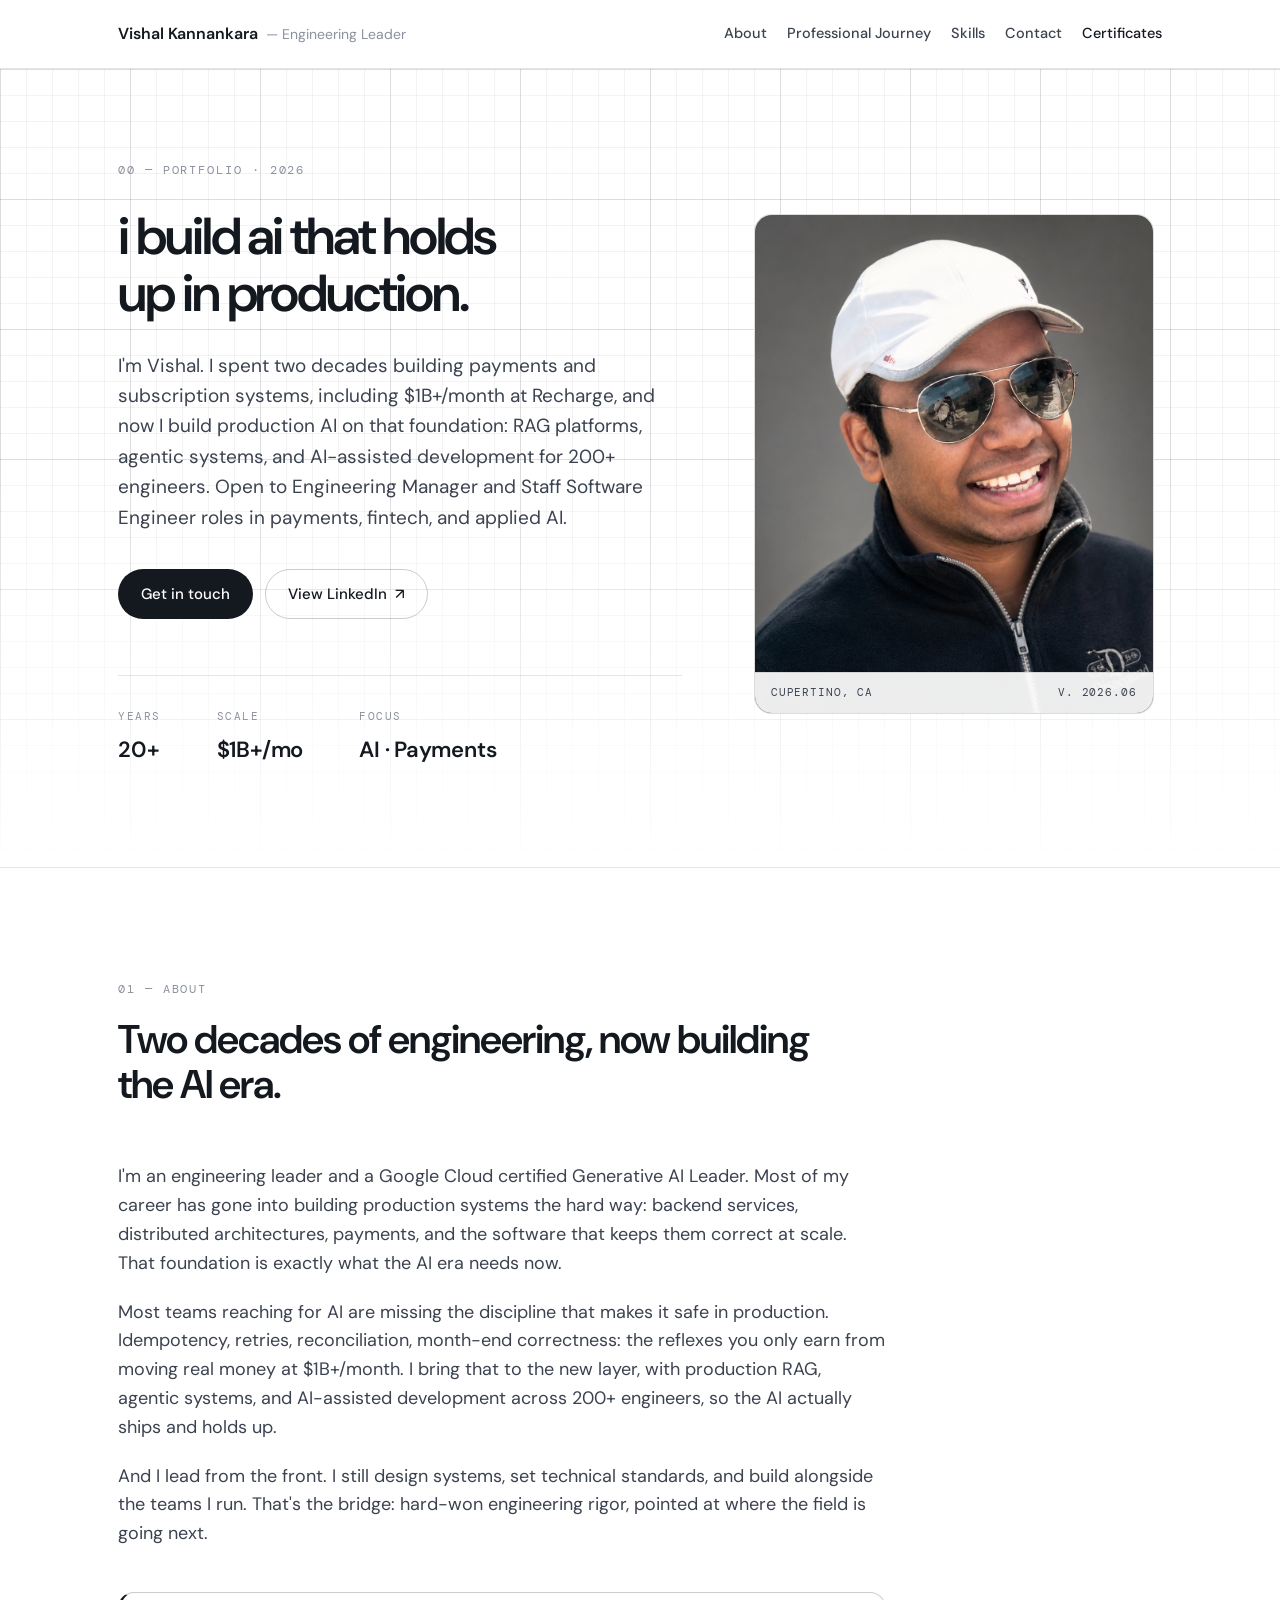
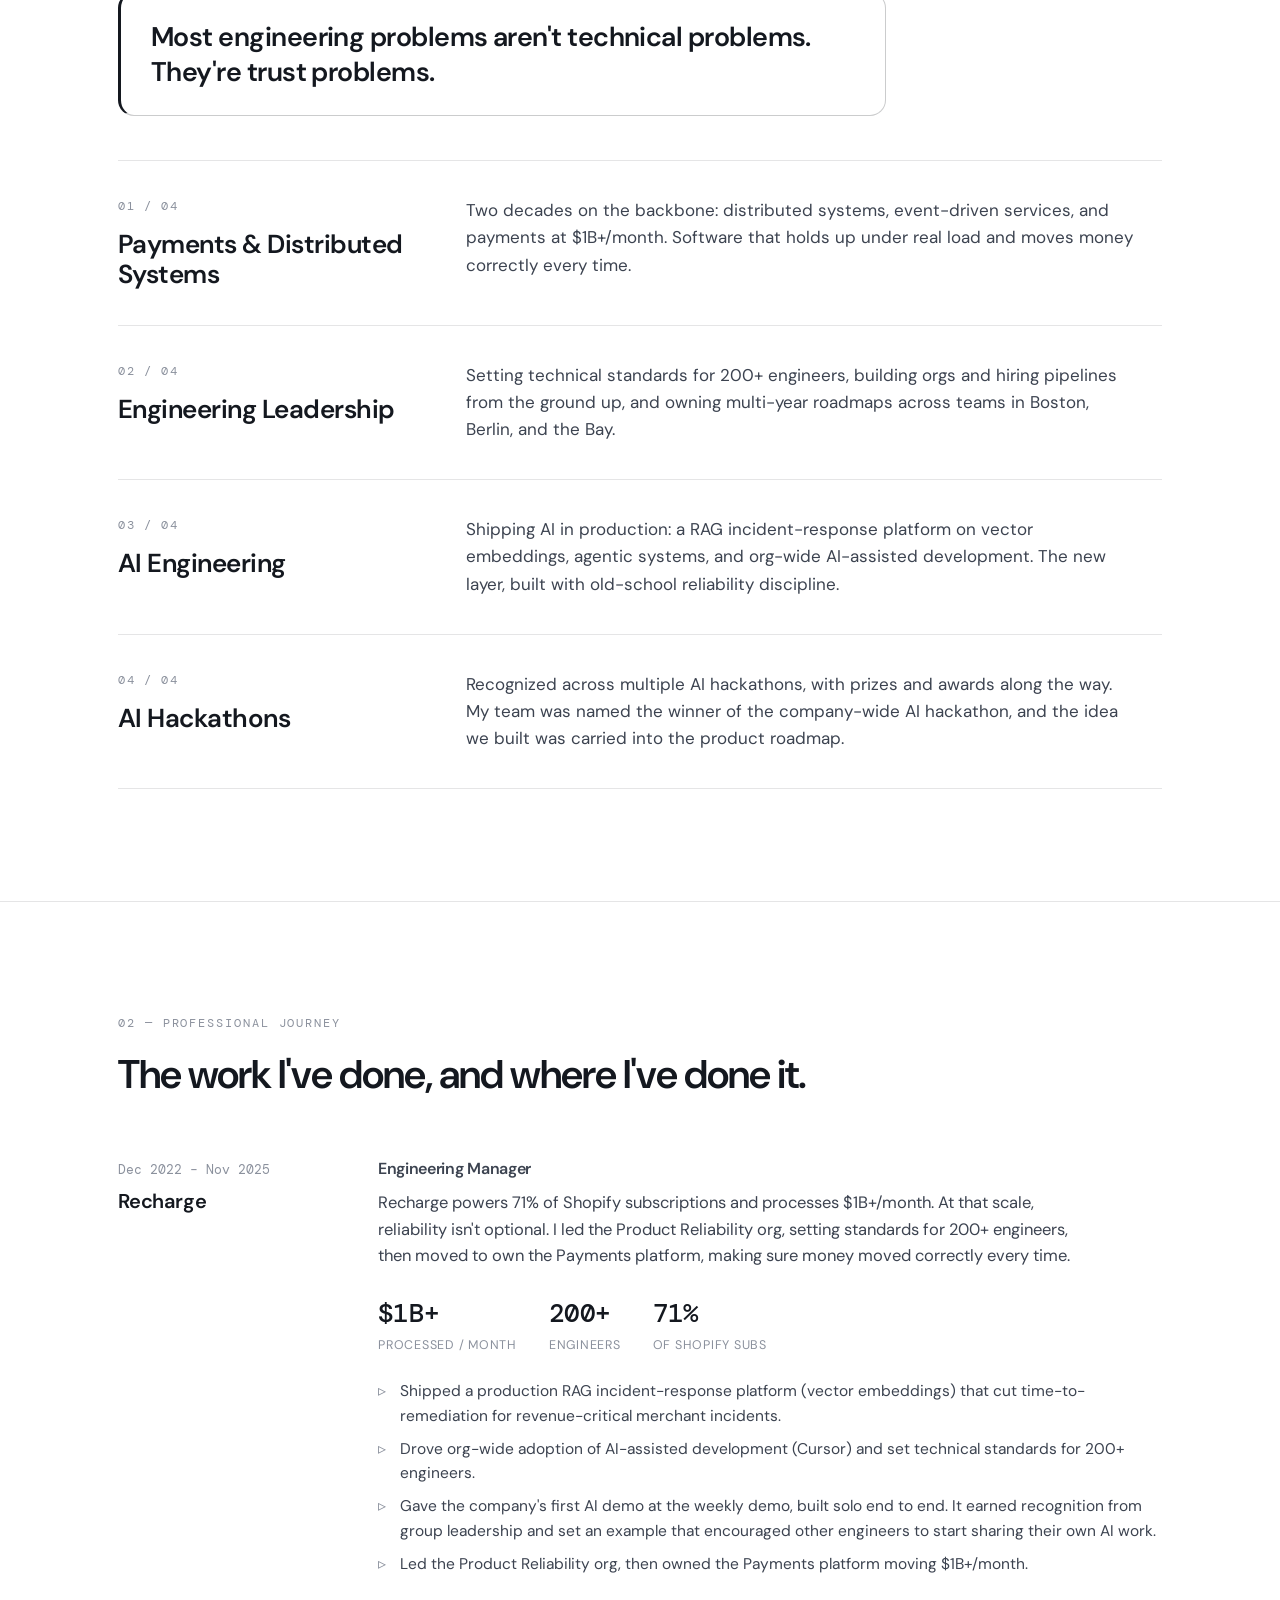
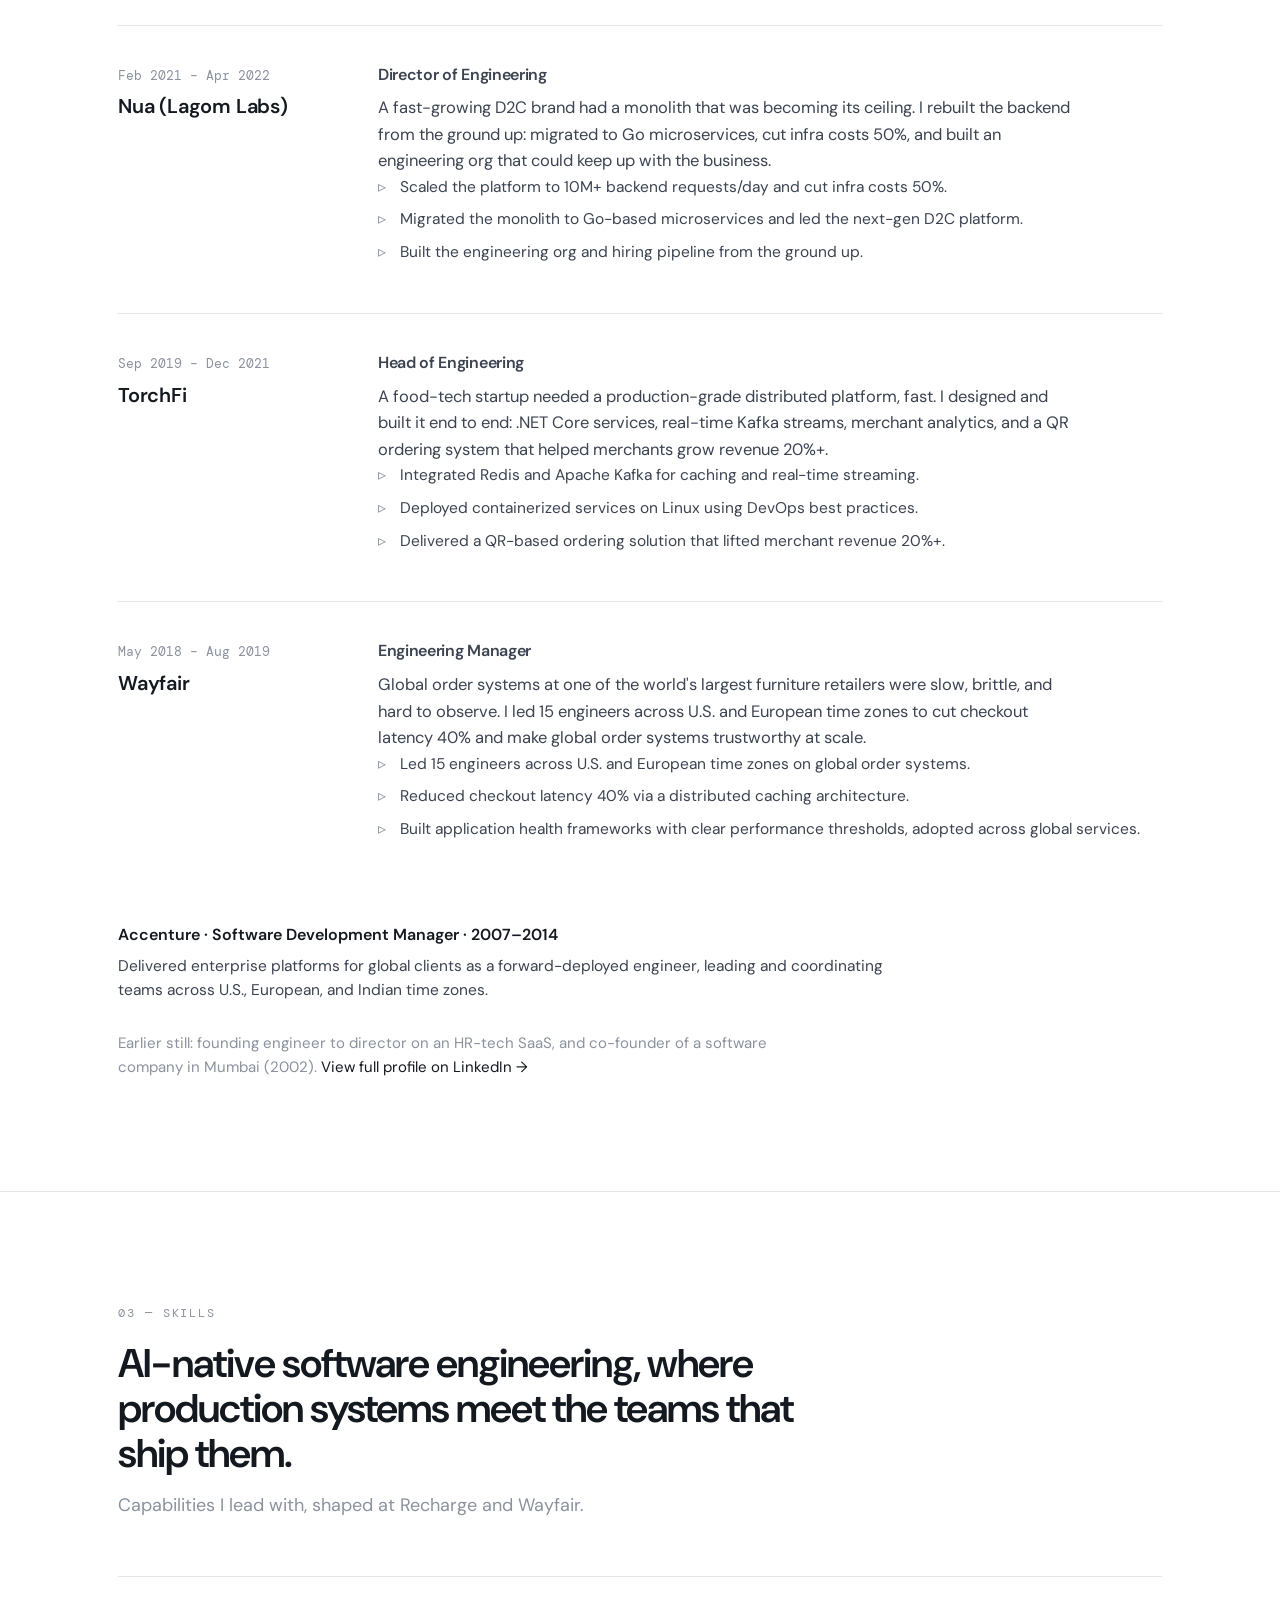
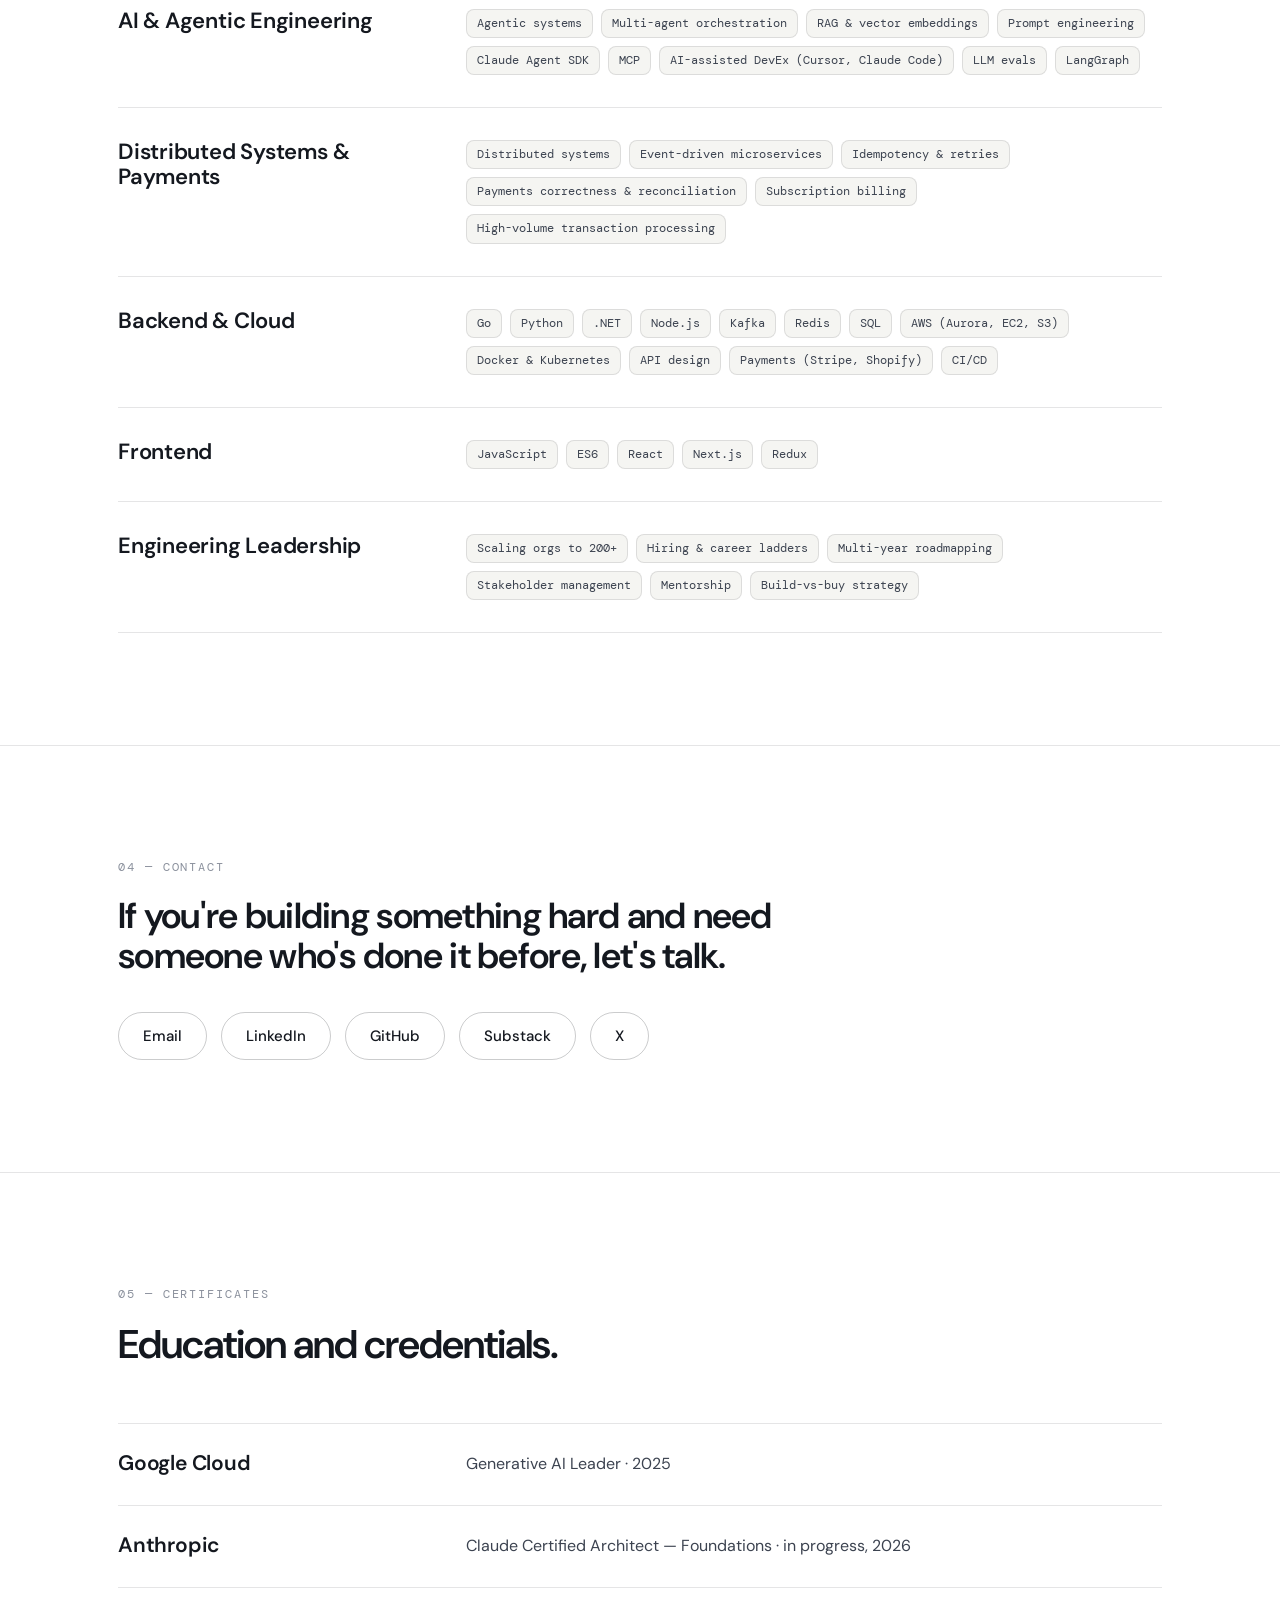
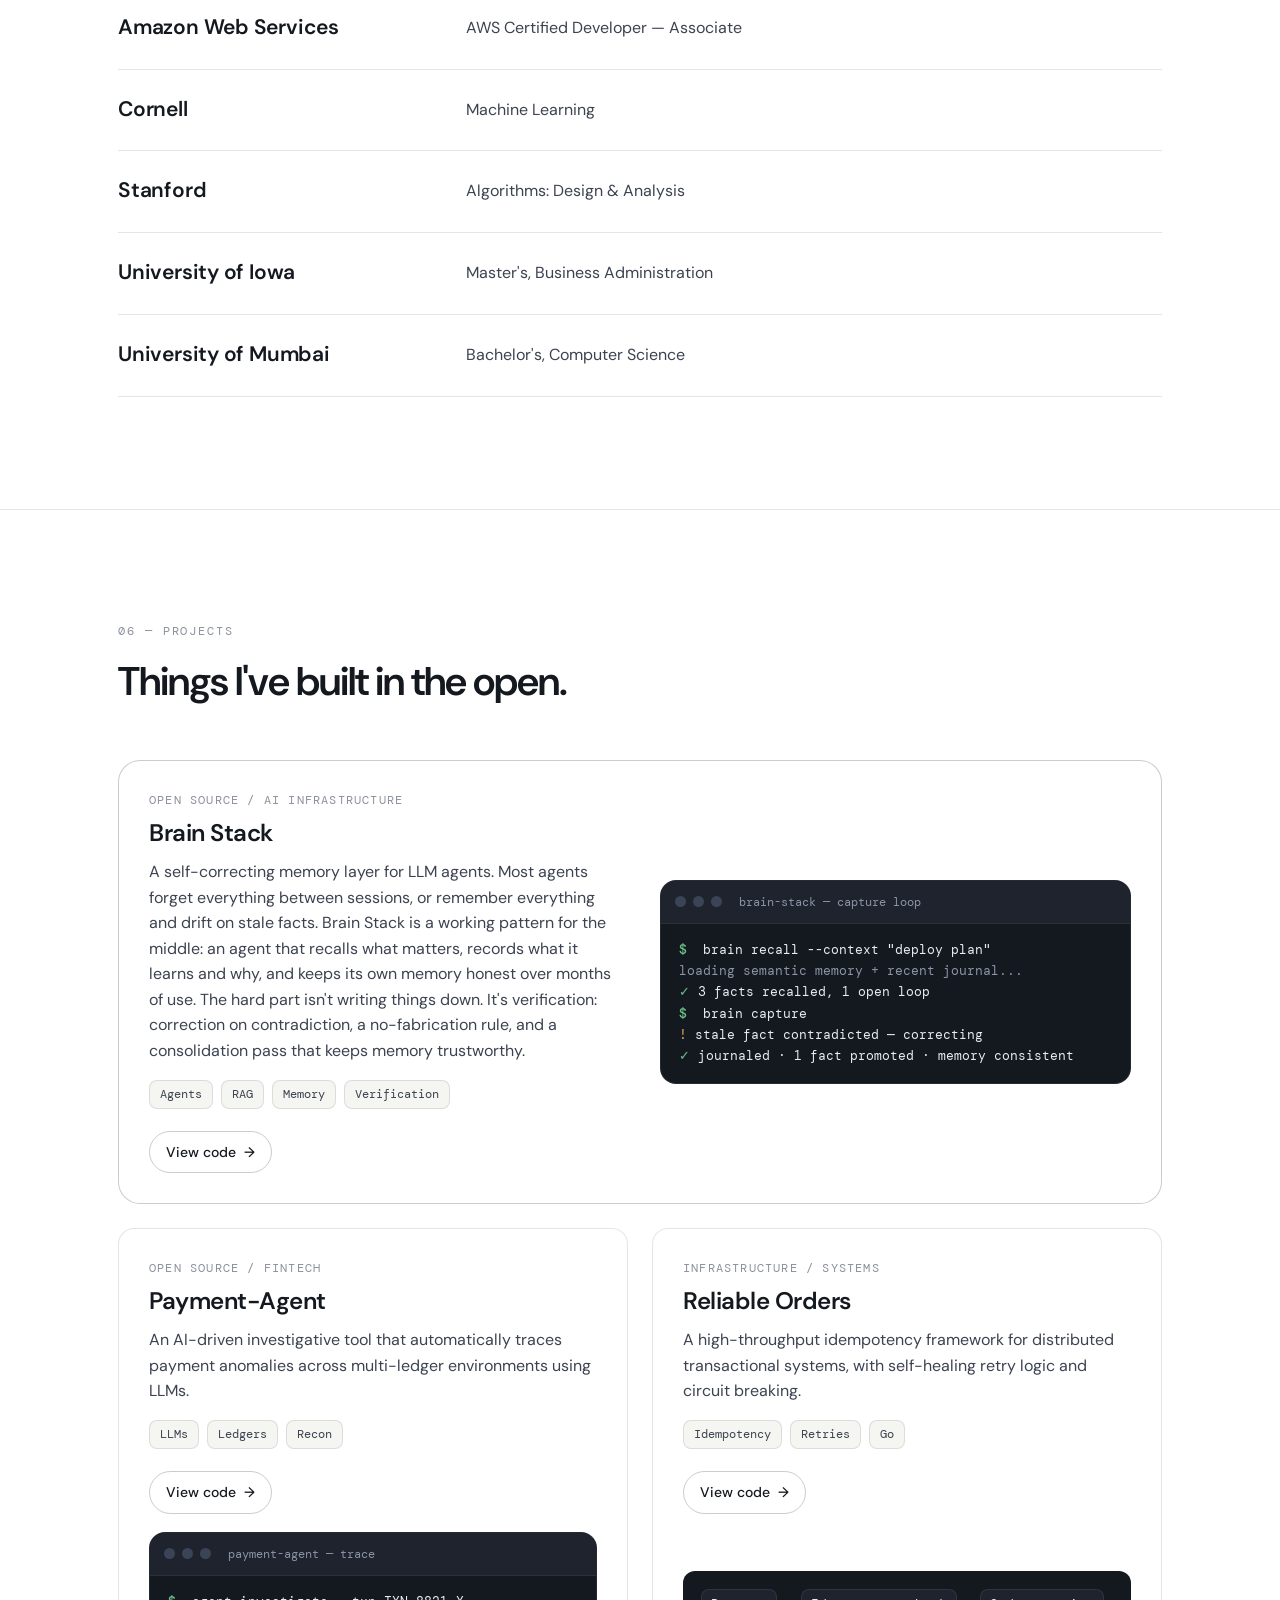
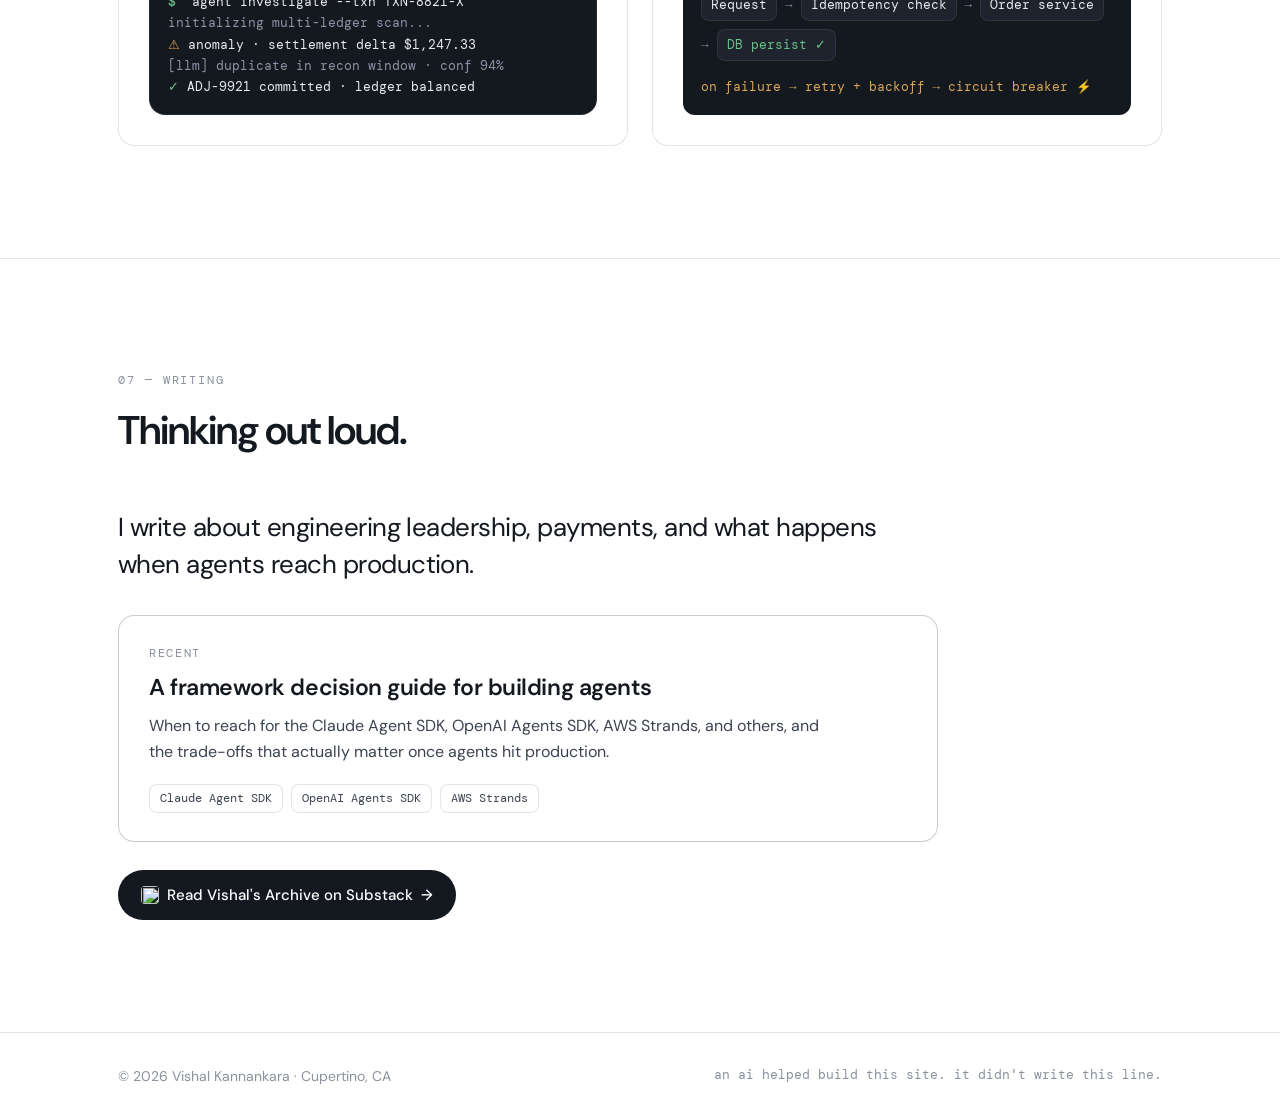
==== commit 2f4caf27: "Rework hero to 'i build ai that holds up in production.'" ====
--- a/index.html
+++ b/index.html
@@ -11,7 +11,7 @@
   <meta property="og:type" content="website" />
   <meta property="og:url" content="https://kvishalv.com/" />
   <meta property="og:title" content="Vishal Kannankara — Engineering Leader · Payments & Applied AI" />
-  <meta property="og:description" content="Two decades of payments at scale, now applied to production AI — RAG platforms, agentic systems, and AI-assisted development for 200+ engineers." />
+  <meta property="og:description" content="Two decades of payments at scale, now applied to production AI: RAG platforms, agentic systems, and AI-assisted development for 200+ engineers." />
   <meta property="og:image" content="https://kvishalv.com/assets/og-image.png" />
   <meta name="twitter:card" content="summary_large_image" />
   <meta name="twitter:creator" content="@kvishalv7" />
@@ -50,7 +50,7 @@
       <div class="container hero__inner">
         <div class="hero__main">
           <p class="hero__label">00 — Portfolio · 2026</p>
-          <h1 class="hero__title">i ship ai that moves real money.</h1>
+          <h1 class="hero__title">i build ai that holds up in production.</h1>
           <p class="hero__desc">I'm Vishal. I spent two decades building payments and subscription systems, including $1B+/month at Recharge, and now I build production AI on that foundation: RAG platforms, agentic systems, and AI-assisted development for 200+ engineers. Open to Engineering Manager and Staff Software Engineer roles in payments, fintech, and applied AI.</p>
           <div class="hero__cta">
             <a class="btn btn--primary" href="#contact">Get in touch</a>
@@ -384,7 +384,7 @@
             <h3 class="project__title">Brain Stack</h3>
             <p class="project__desc">A self-correcting memory layer for LLM agents. Most agents forget everything between sessions, or remember everything and drift on stale facts. Brain Stack is a working pattern for the middle: an agent that recalls what matters, records what it learns and why, and keeps its own memory honest over months of use. The hard part isn't writing things down. It's verification: correction on contradiction, a no-fabrication rule, and a consolidation pass that keeps memory trustworthy.</p>
             <div class="tags"><span class="tag">Agents</span><span class="tag">RAG</span><span class="tag">Memory</span><span class="tag">Verification</span></div>
-            <a class="btn btn--ghost btn--sm" href="https://github.com/kvishalv/brain-stack" target="_blank" rel="noopener">View code <span aria-hidden="true">→</span></a>
+            <a class="btn btn--ghost btn--sm" href="https://github.com/kvishalv" target="_blank" rel="noopener">View code <span aria-hidden="true">→</span></a>
           </div>
           <div class="project__visual">
             <div class="term term--mini" aria-hidden="true">
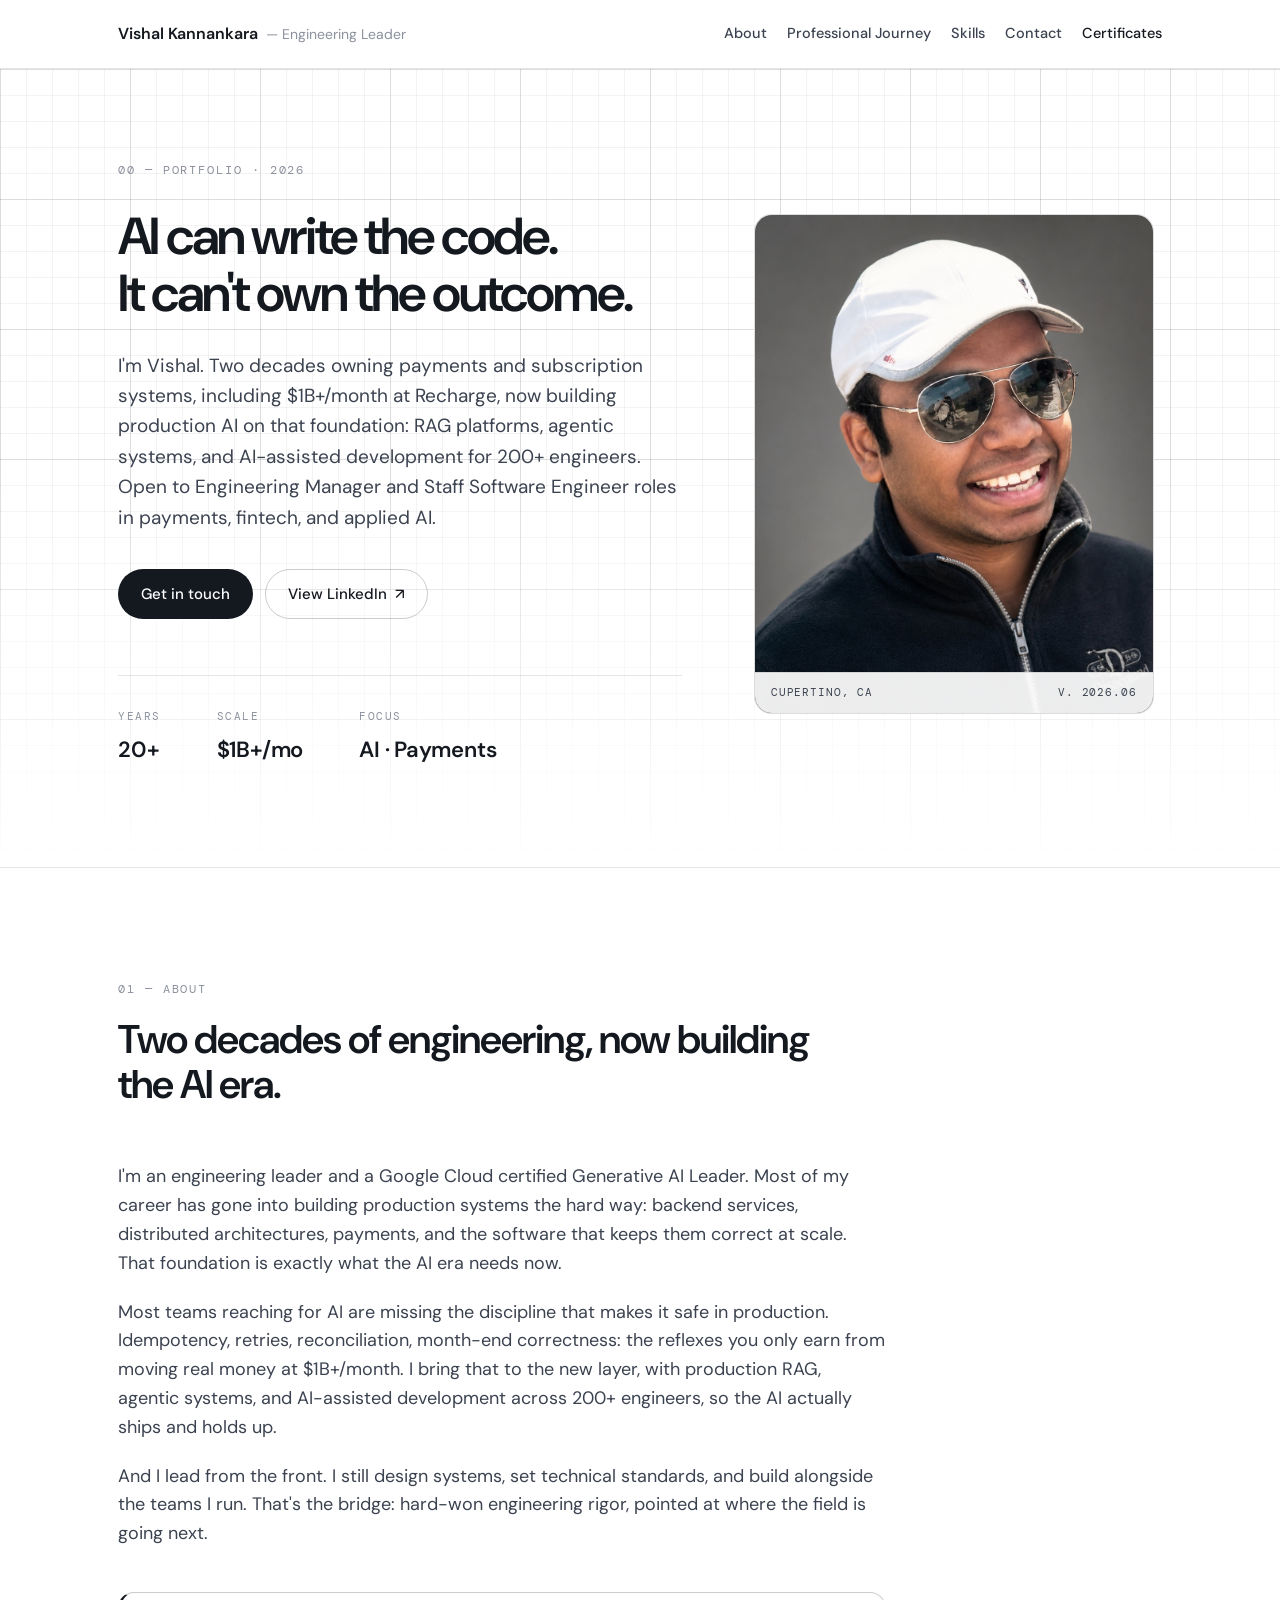
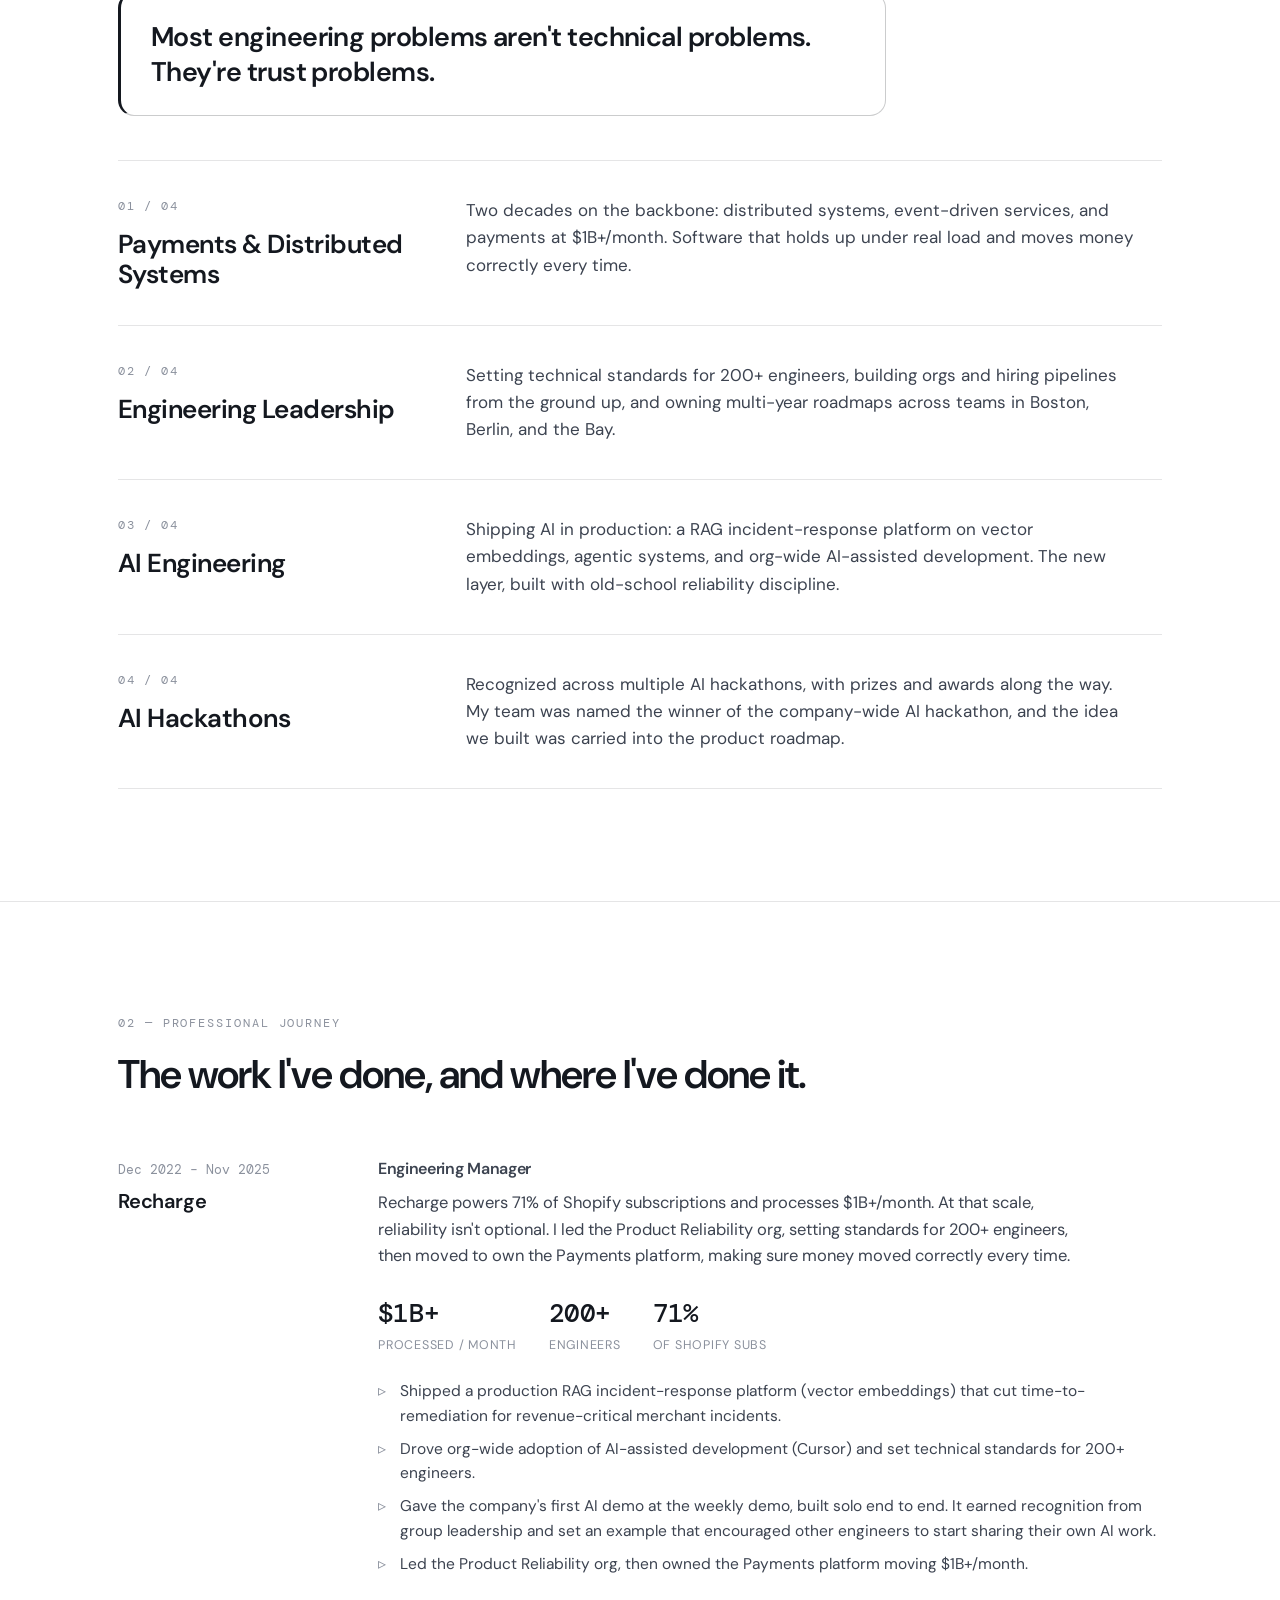
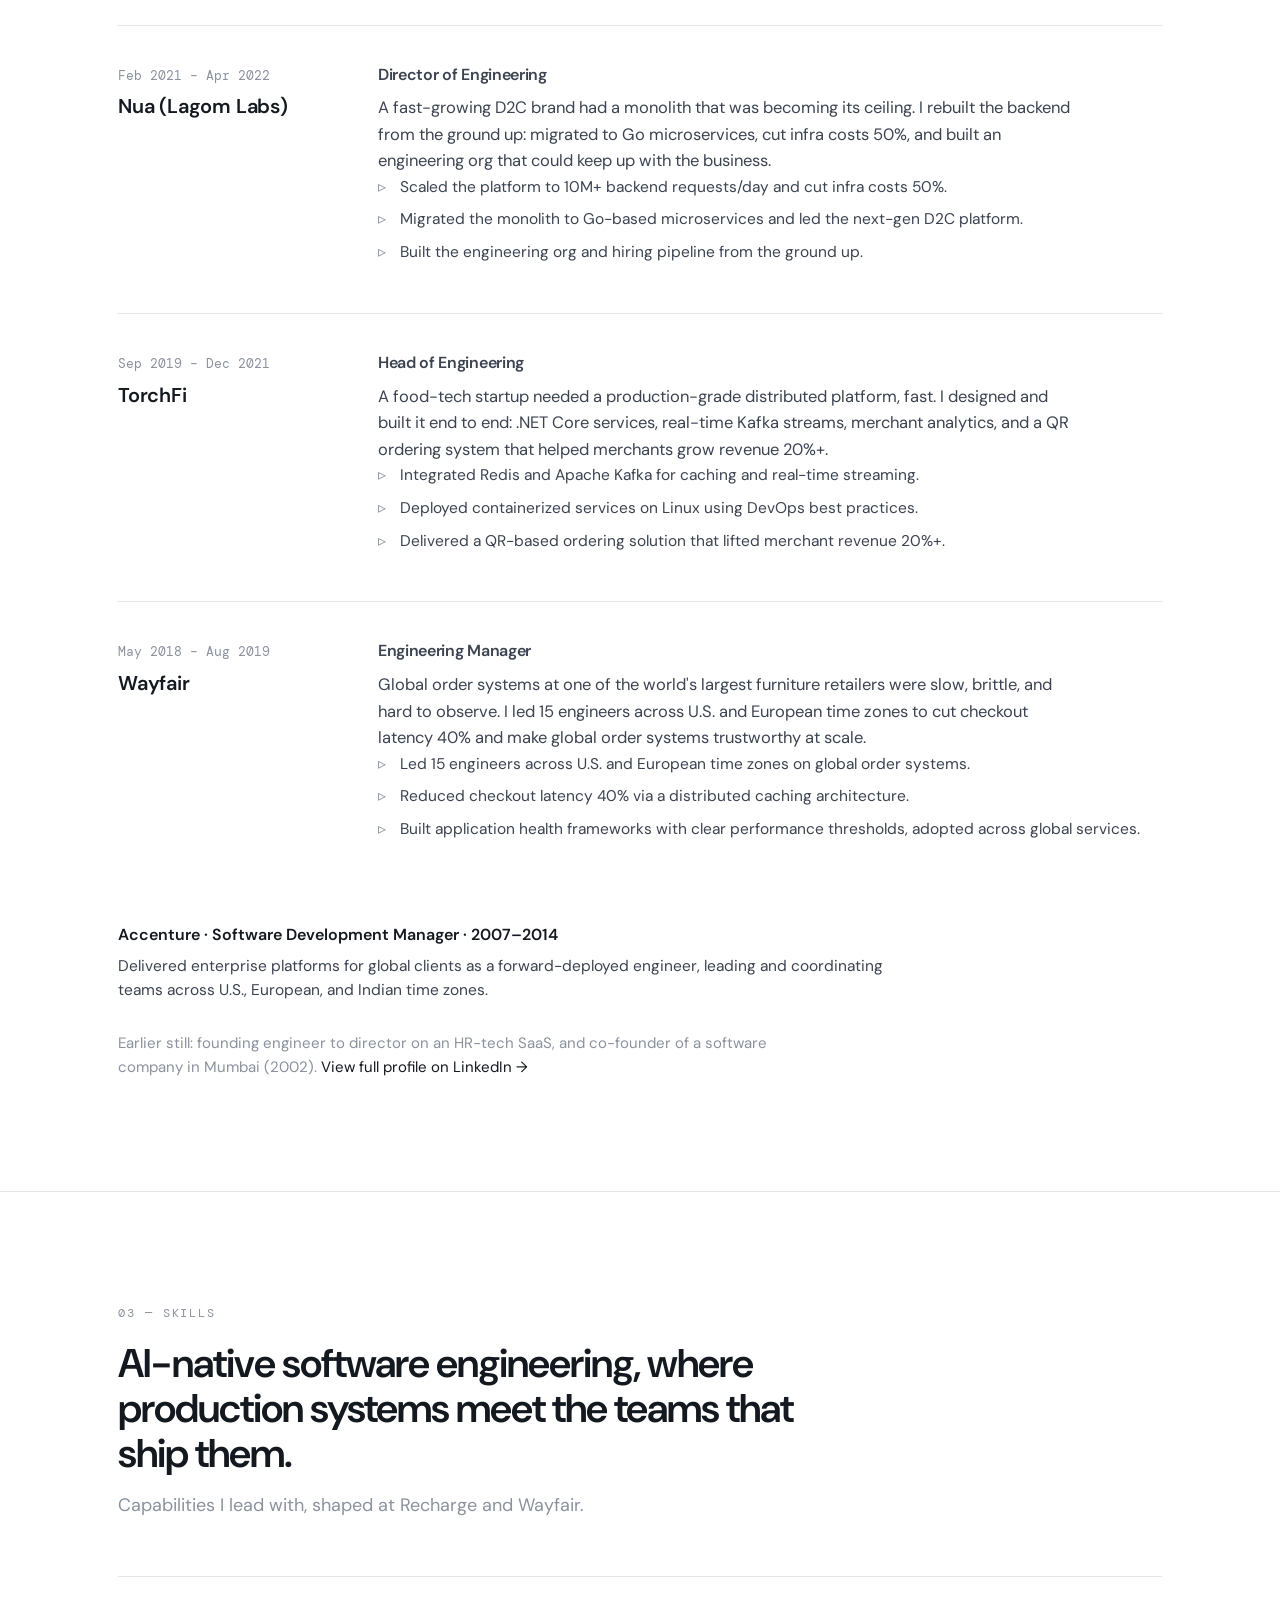
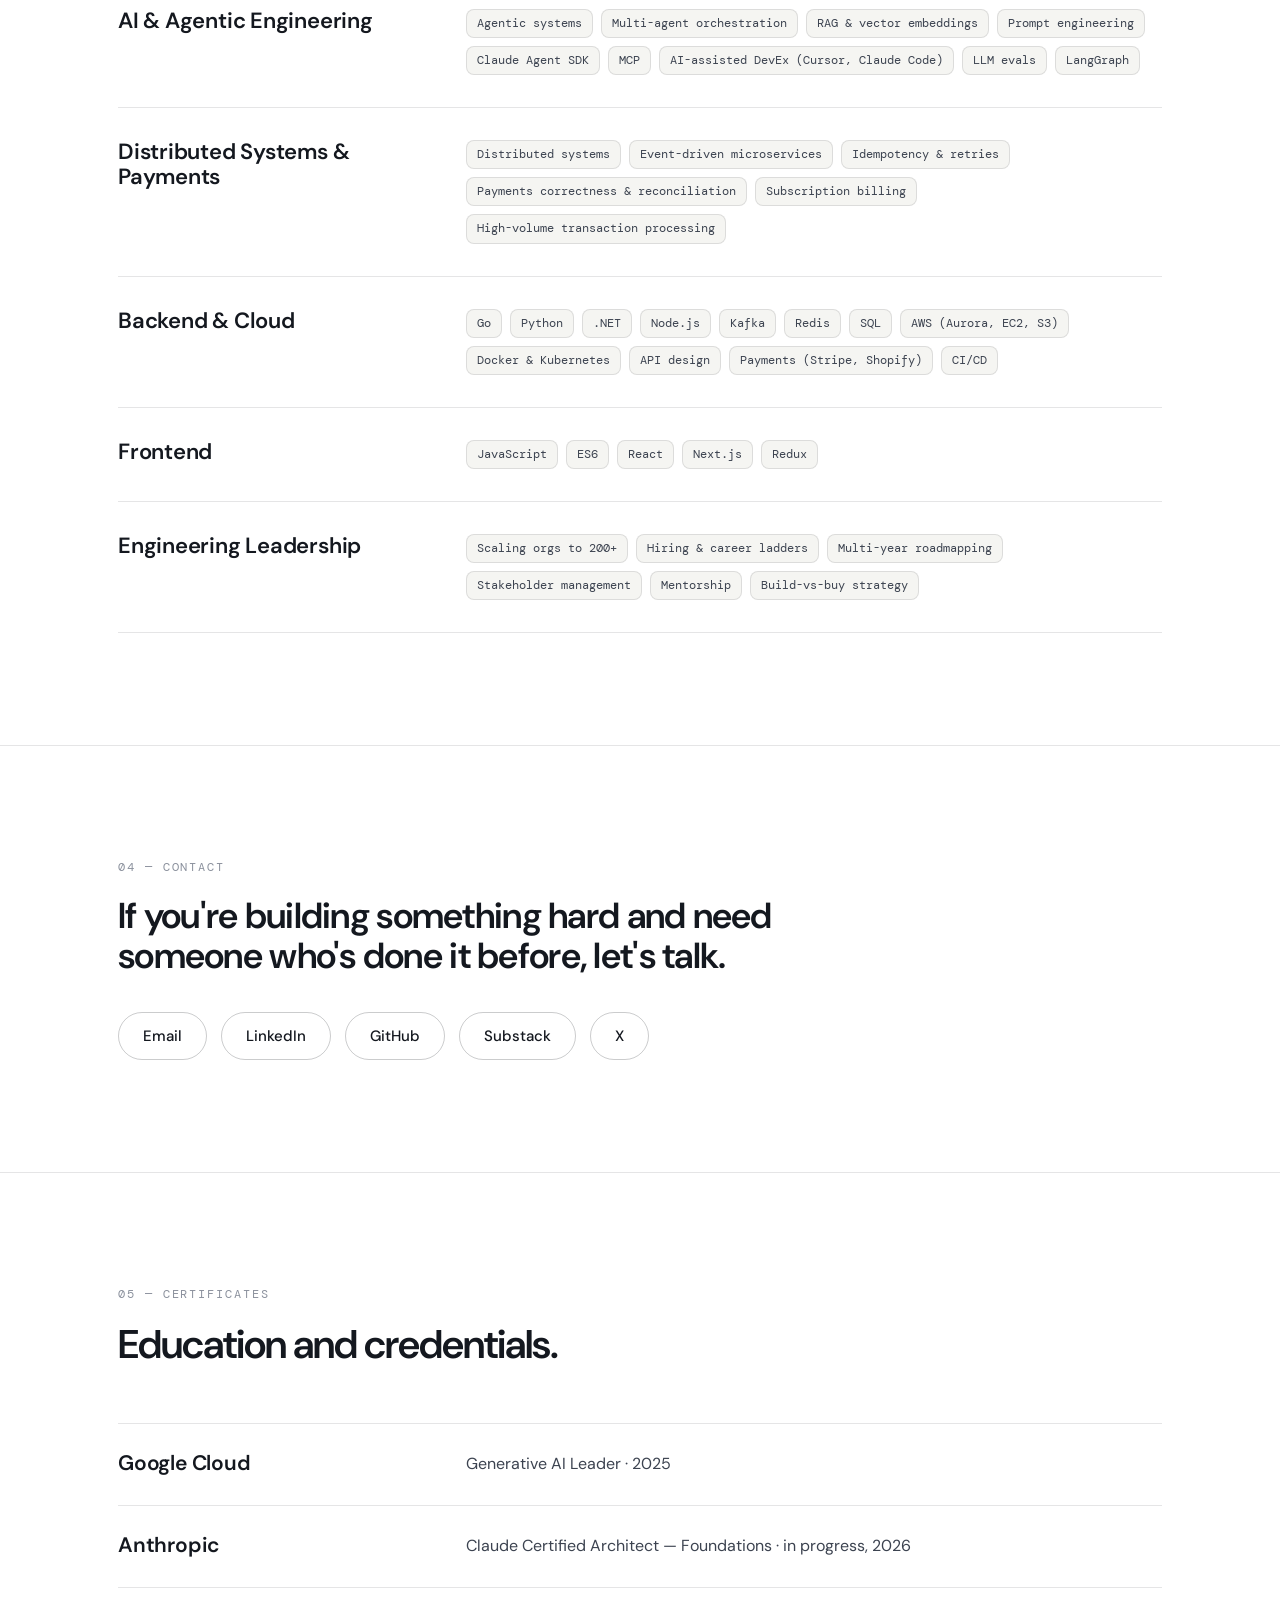
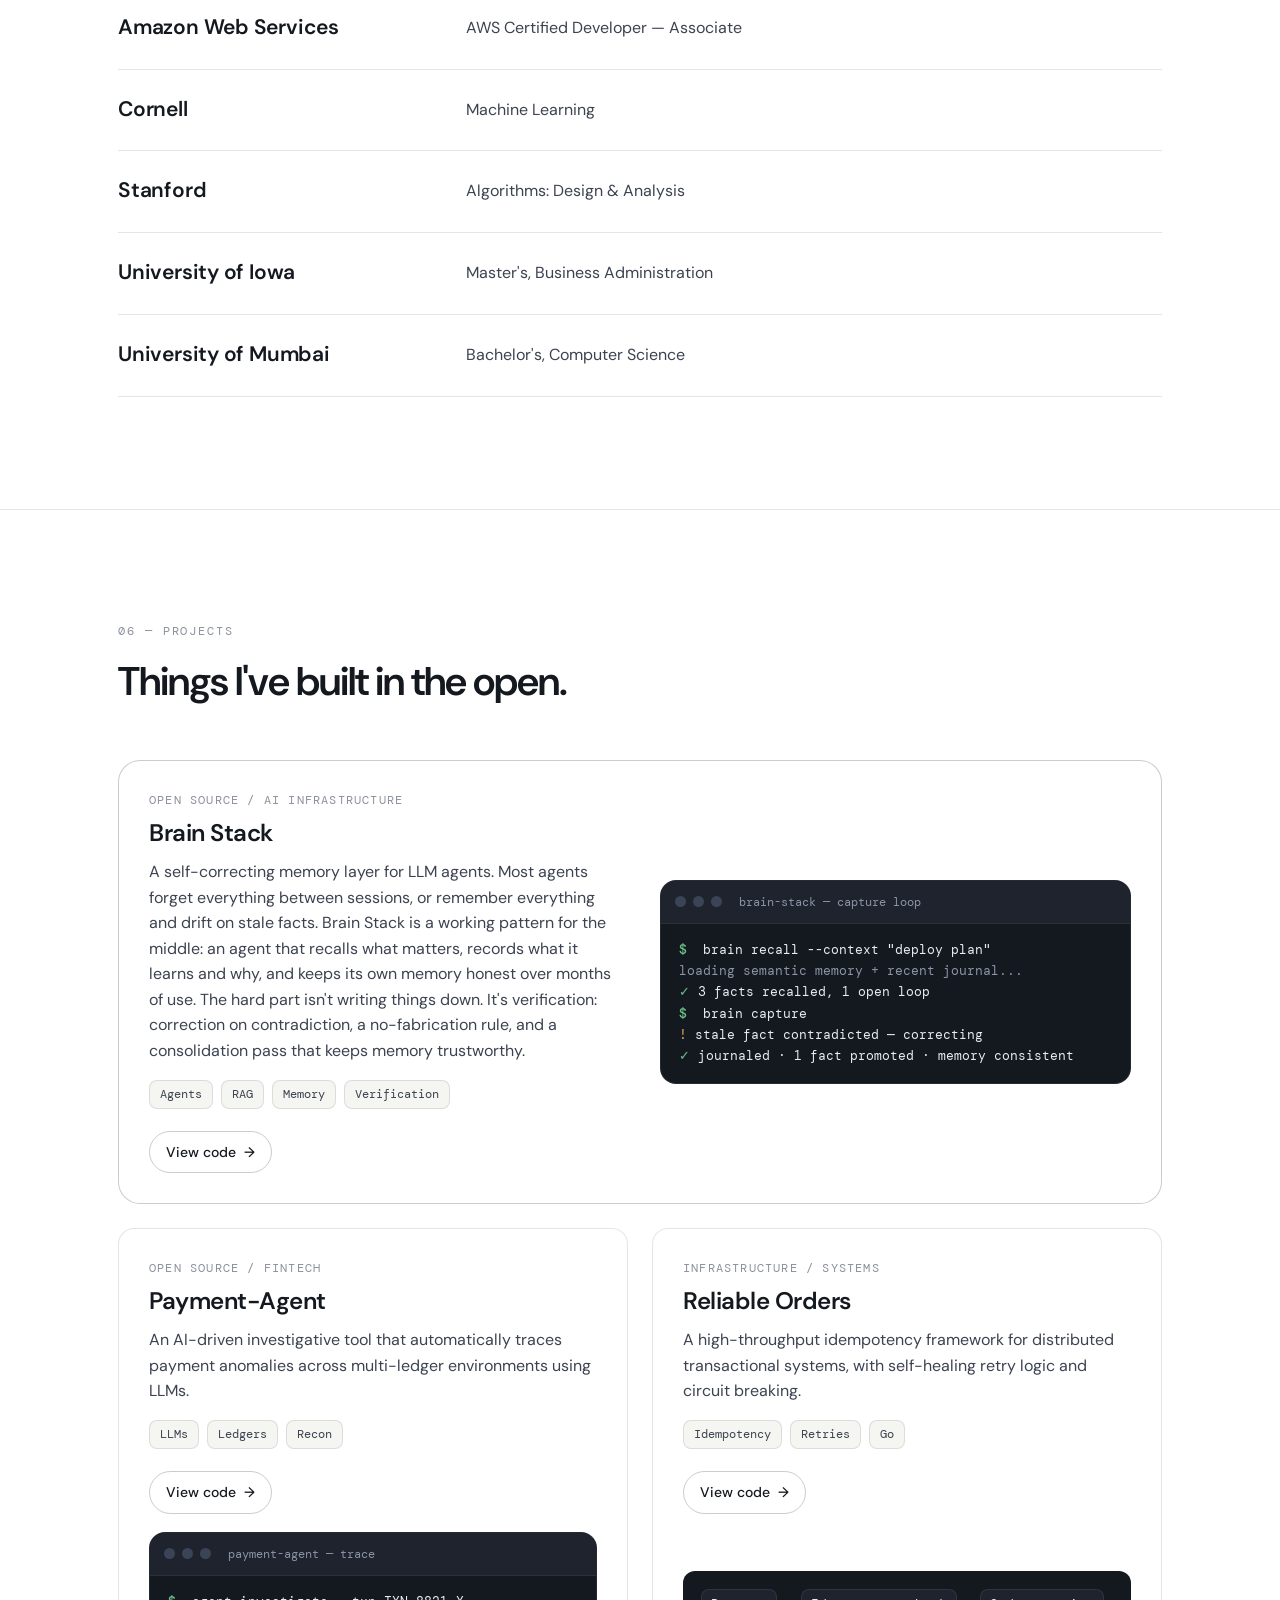
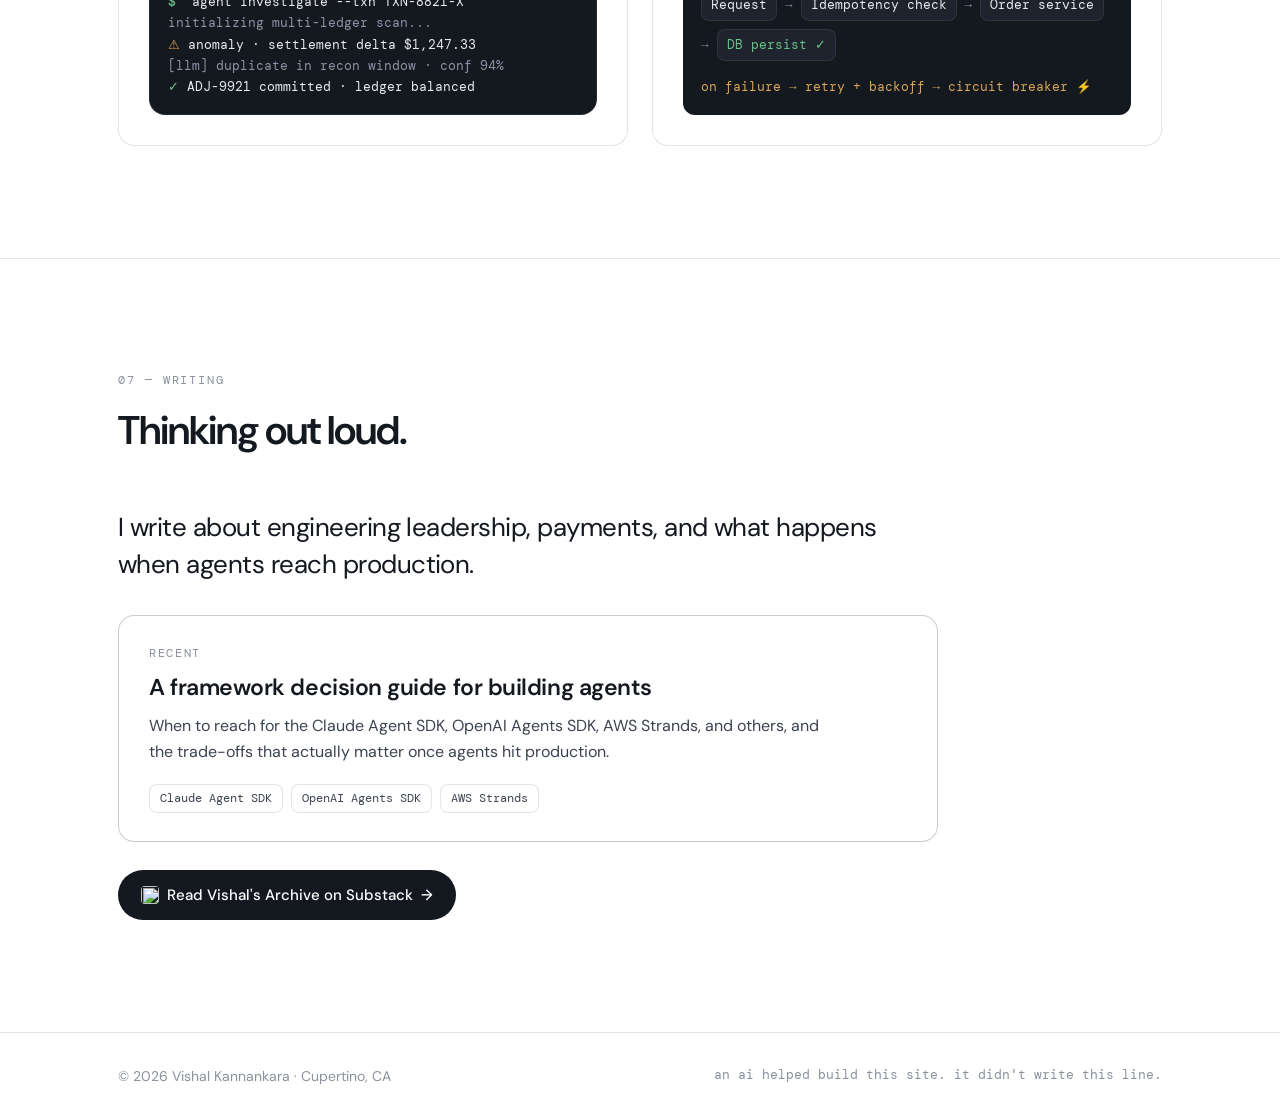
==== commit 20b3621f: "Hero: 'AI can write the code. It can't own the outcome.'" ====
--- a/index.html
+++ b/index.html
@@ -50,8 +50,8 @@
       <div class="container hero__inner">
         <div class="hero__main">
           <p class="hero__label">00 — Portfolio · 2026</p>
-          <h1 class="hero__title">i build ai that holds up in production.</h1>
-          <p class="hero__desc">I'm Vishal. I spent two decades building payments and subscription systems, including $1B+/month at Recharge, and now I build production AI on that foundation: RAG platforms, agentic systems, and AI-assisted development for 200+ engineers. Open to Engineering Manager and Staff Software Engineer roles in payments, fintech, and applied AI.</p>
+          <h1 class="hero__title">AI can write the code.<br>It can't own the outcome.</h1>
+          <p class="hero__desc">I'm Vishal. Two decades owning payments and subscription systems, including $1B+/month at Recharge, now building production AI on that foundation: RAG platforms, agentic systems, and AI-assisted development for 200+ engineers. Open to Engineering Manager and Staff Software Engineer roles in payments, fintech, and applied AI.</p>
           <div class="hero__cta">
             <a class="btn btn--primary" href="#contact">Get in touch</a>
             <a class="btn btn--ghost" href="https://linkedin.com/in/kvishalv" target="_blank" rel="noopener">View LinkedIn <span aria-hidden="true">↗</span></a>
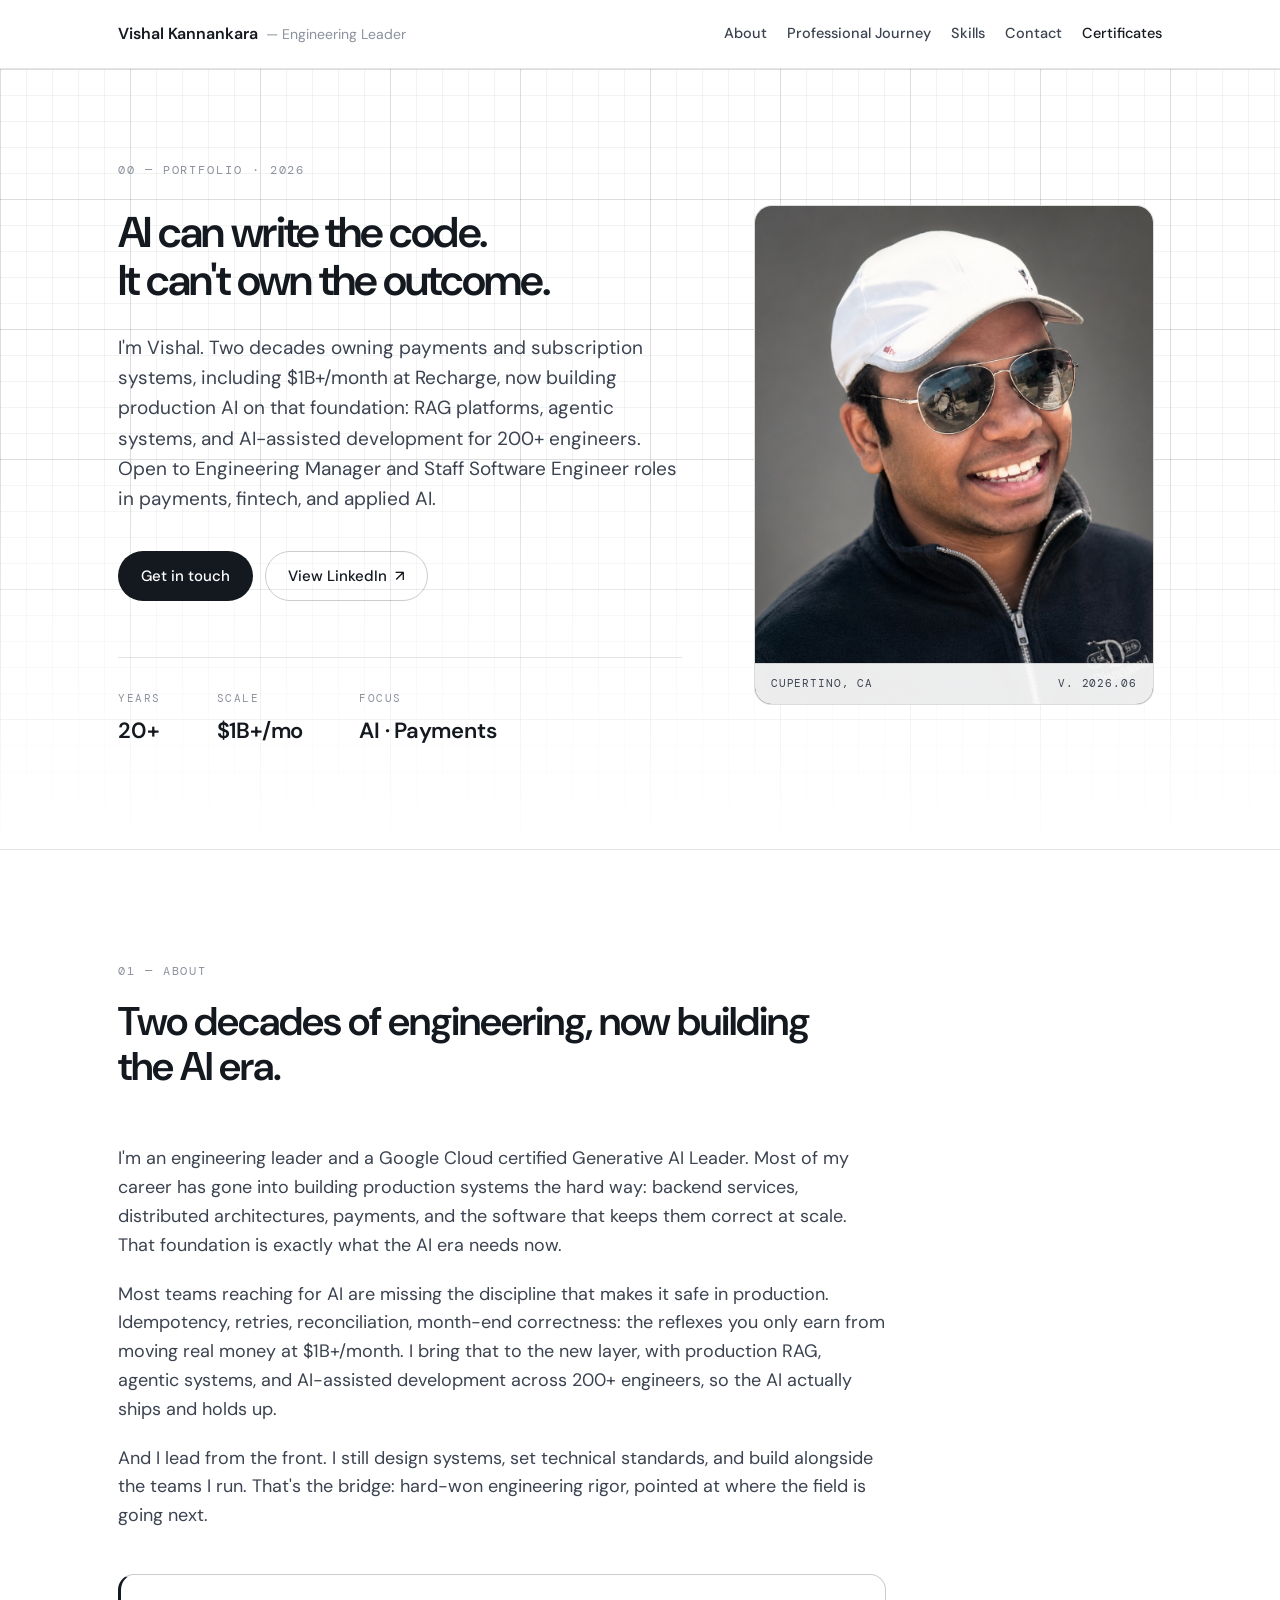
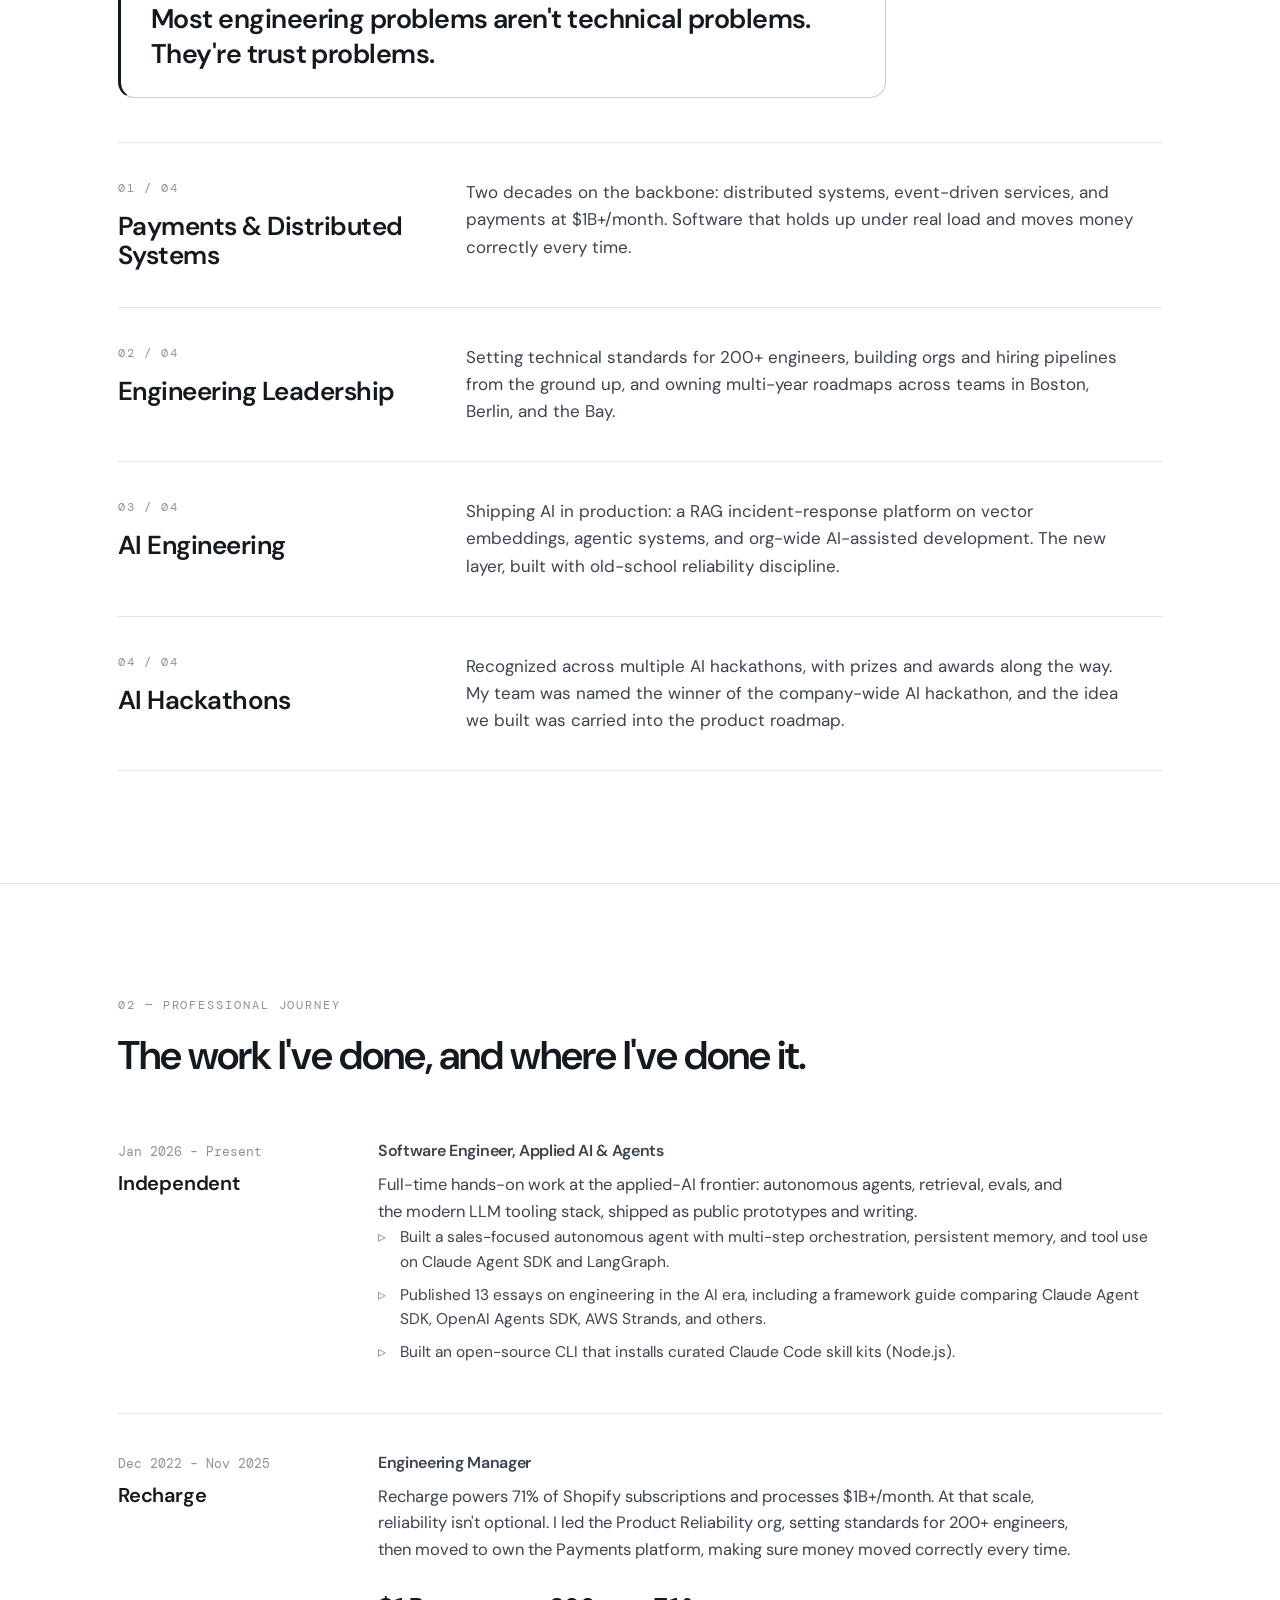
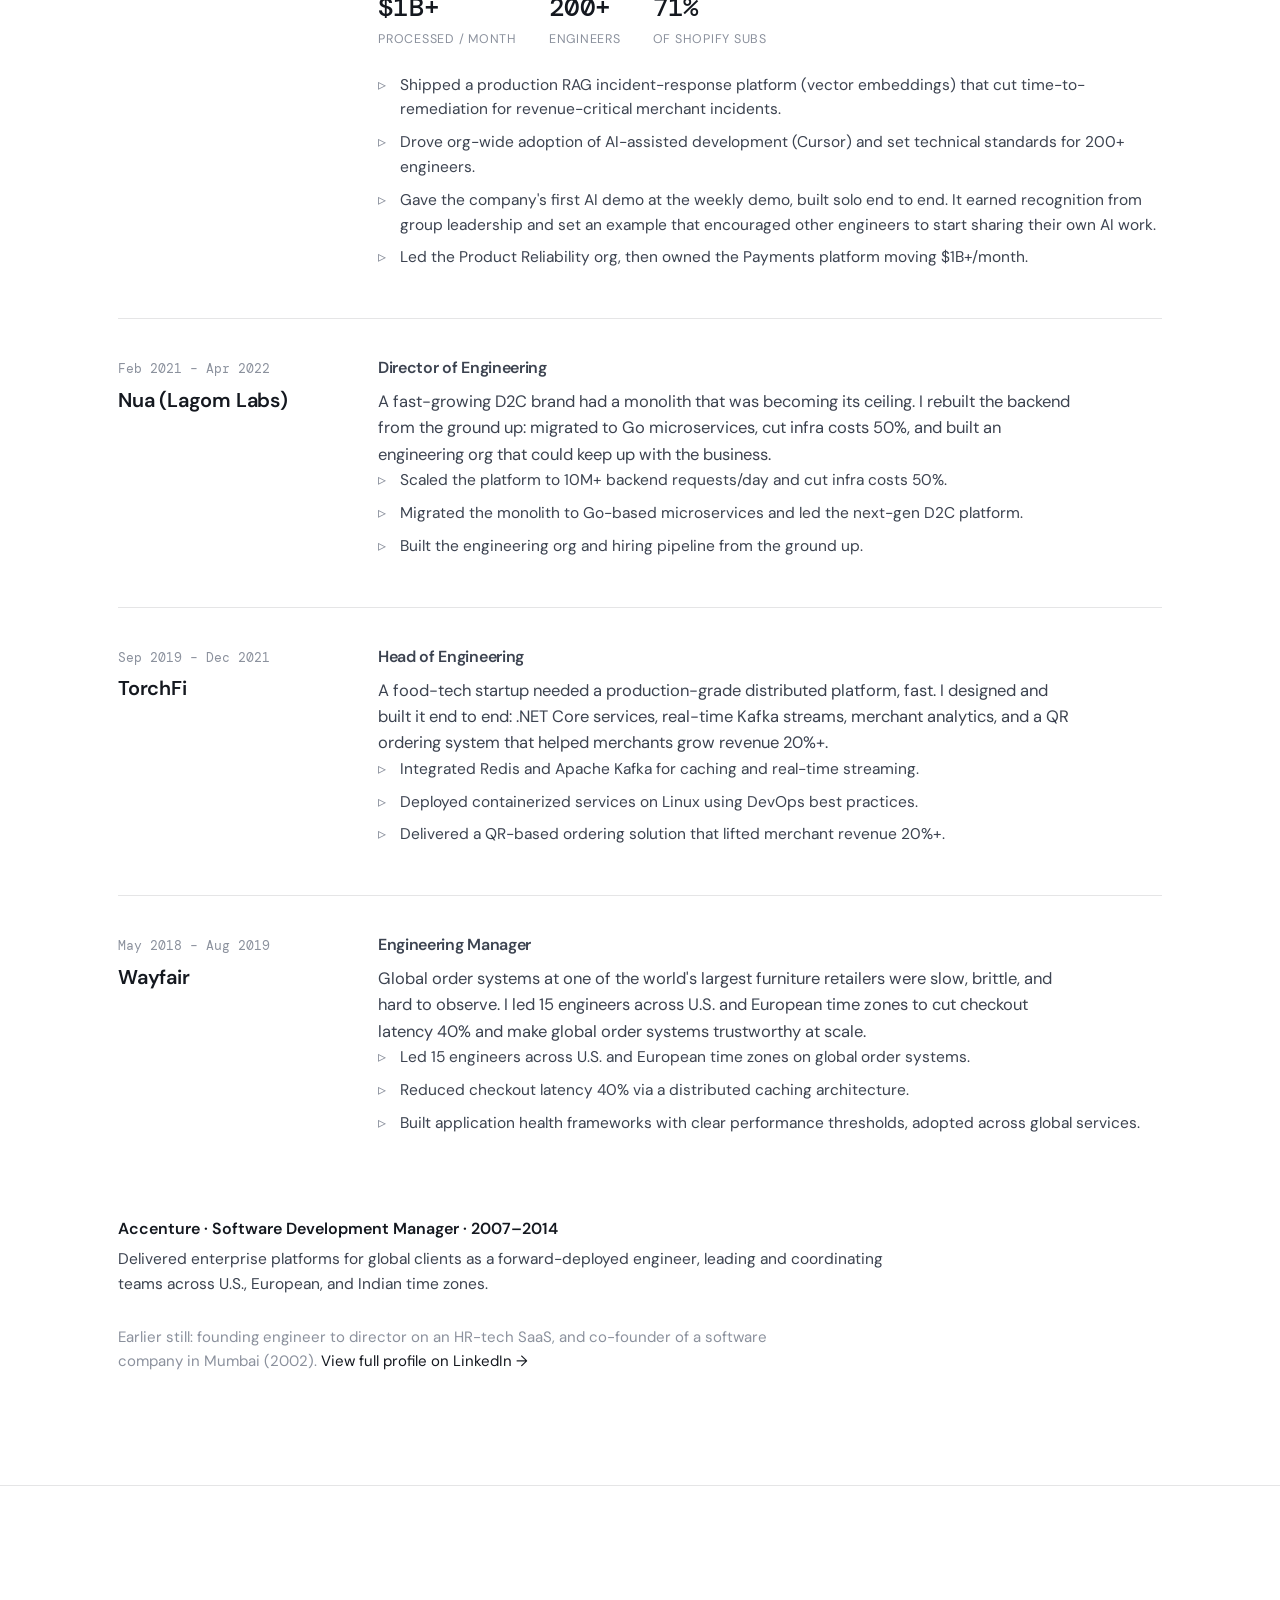
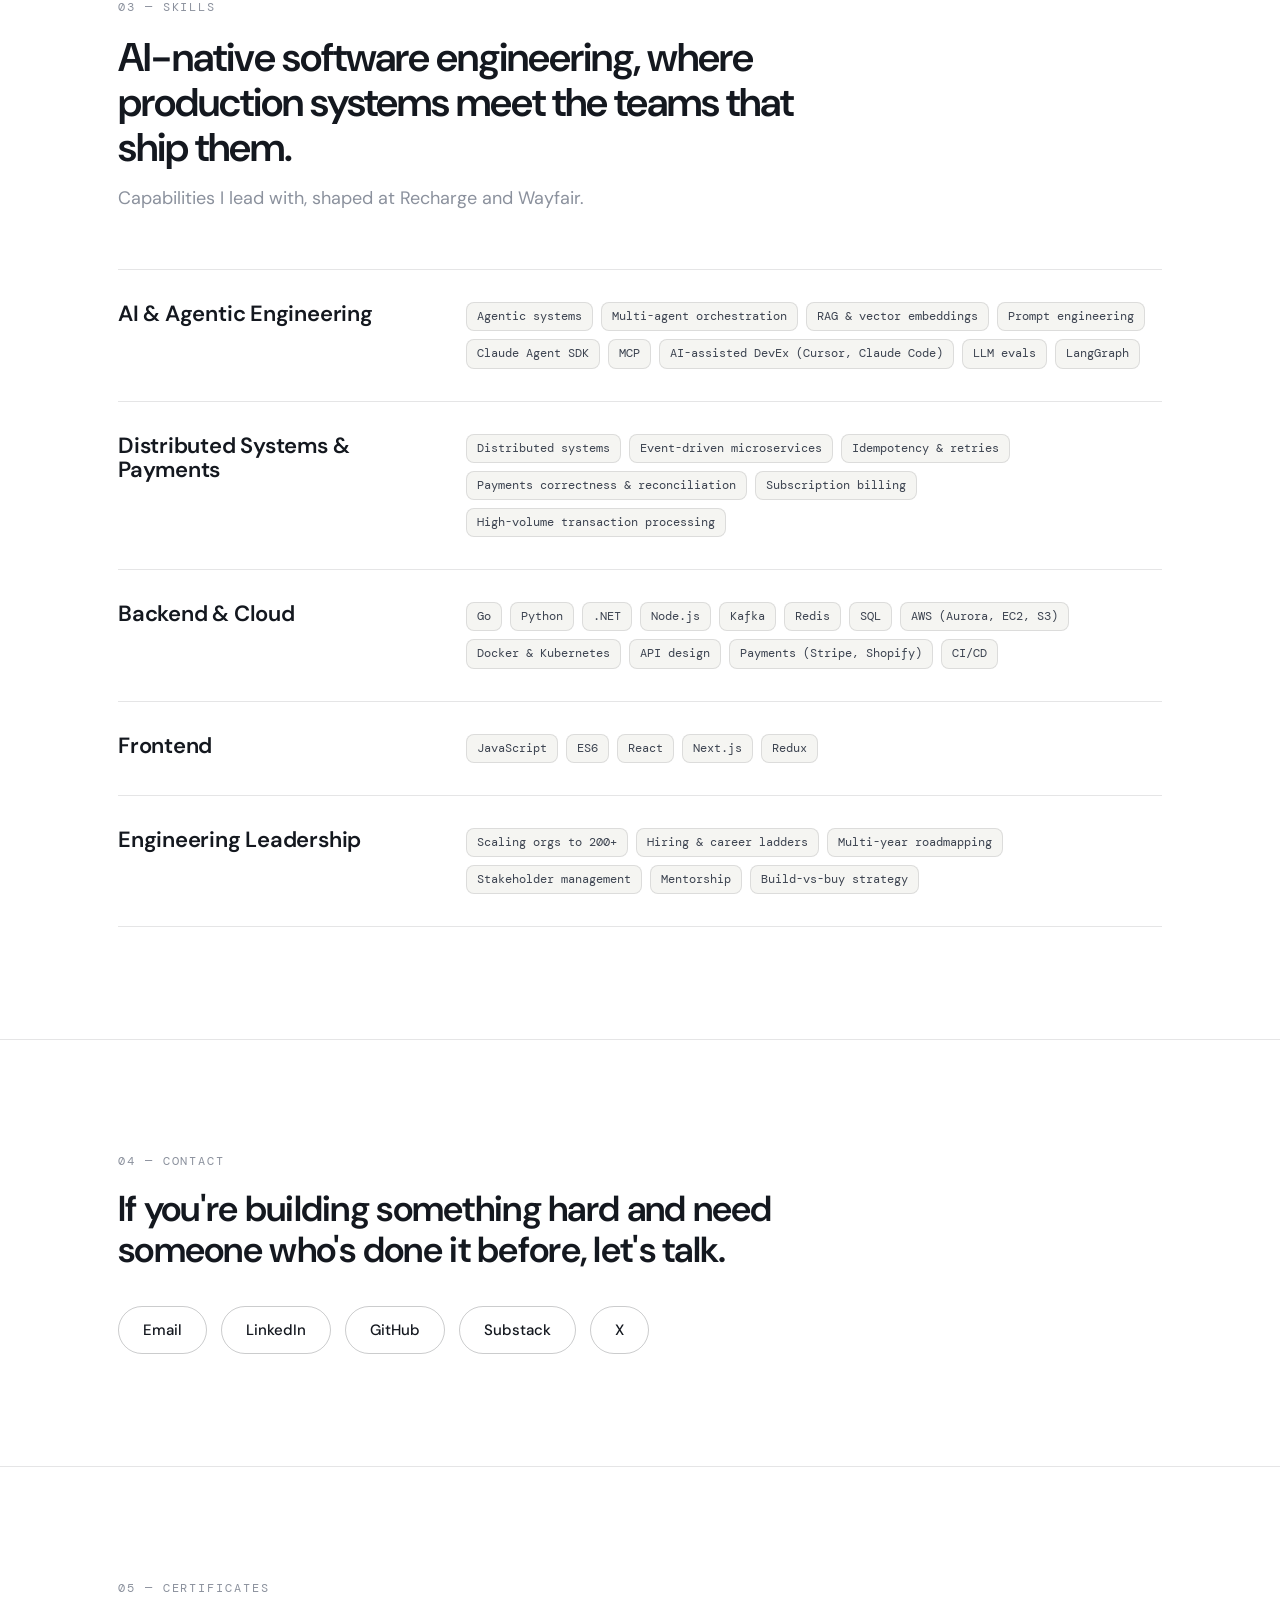
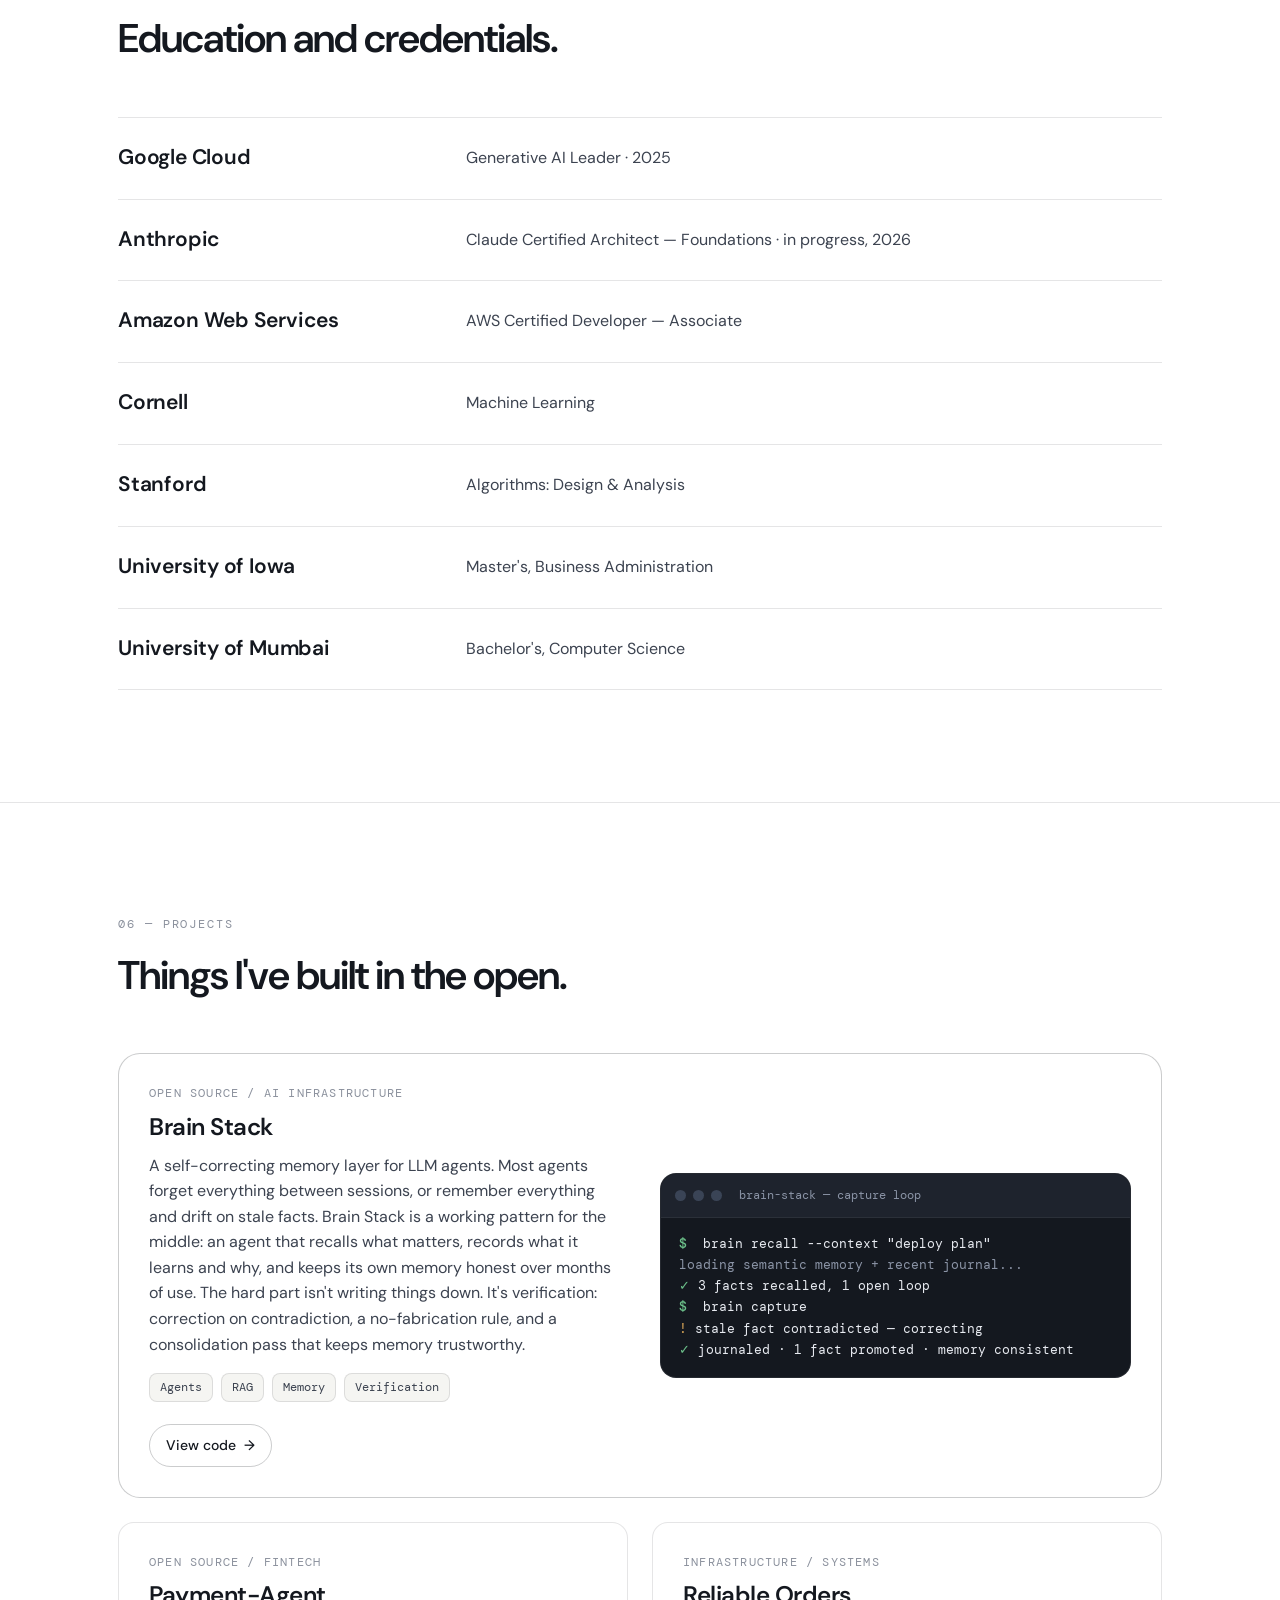
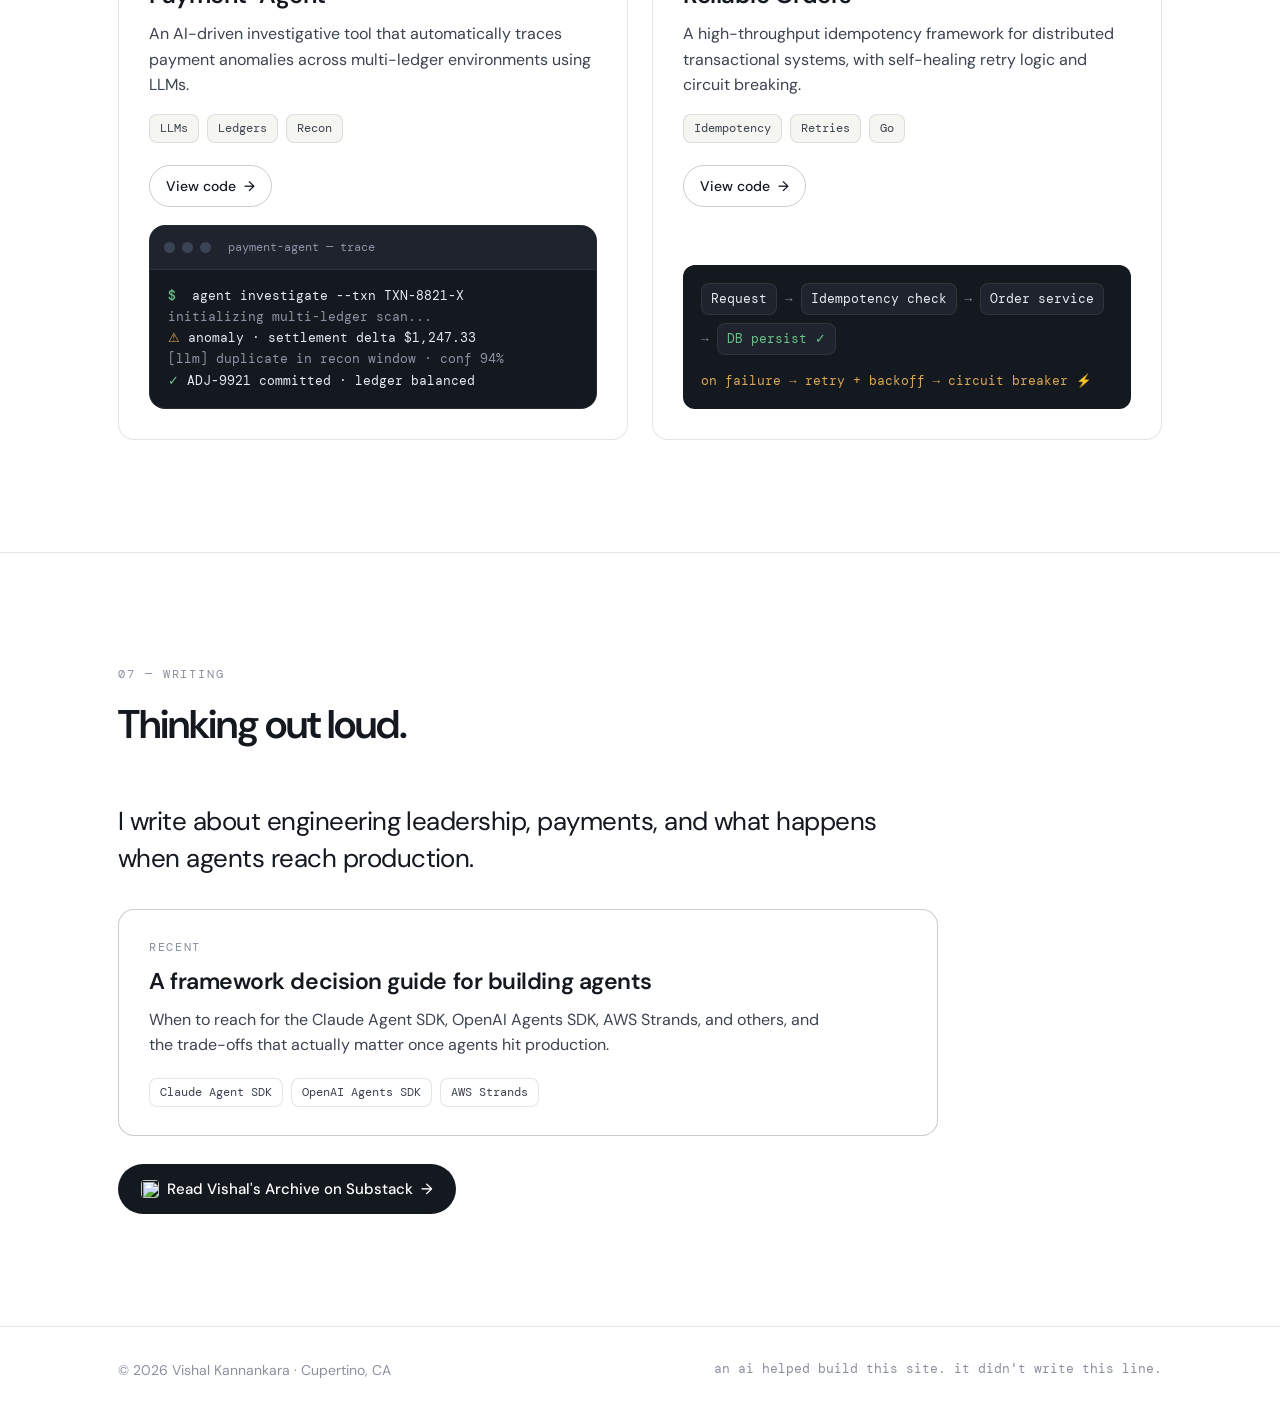
==== commit 4bb39ca7: "Add current Independent Applied AI entry to Professional Journey" ====
--- a/index.html
+++ b/index.html
@@ -129,6 +129,22 @@
         <div class="timeline">
           <article class="job">
             <div class="job__meta">
+              <span class="job__date">Jan 2026 – Present</span>
+              <span class="job__co">Independent</span>
+            </div>
+            <div class="job__body">
+              <h3 class="job__role">Software Engineer, Applied AI &amp; Agents</h3>
+              <p class="job__desc">Full-time hands-on work at the applied-AI frontier: autonomous agents, retrieval, evals, and the modern LLM tooling stack, shipped as public prototypes and writing.</p>
+              <ul class="job__points">
+                <li>Built a sales-focused autonomous agent with multi-step orchestration, persistent memory, and tool use on Claude Agent SDK and LangGraph.</li>
+                <li>Published 13 essays on engineering in the AI era, including a framework guide comparing Claude Agent SDK, OpenAI Agents SDK, AWS Strands, and others.</li>
+                <li>Built an open-source CLI that installs curated Claude Code skill kits (Node.js).</li>
+              </ul>
+            </div>
+          </article>
+
+          <article class="job">
+            <div class="job__meta">
               <span class="job__date">Dec 2022 – Nov 2025</span>
               <div class="job__corow">
                 <img class="job__logo" src="https://www.google.com/s2/favicons?domain=rechargepayments.com&amp;sz=128" alt="" loading="lazy" onerror="this.style.display='none'" />
--- a/styles.css
+++ b/styles.css
@@ -98,7 +98,7 @@
 }
 .hero__inner { display: grid; grid-template-columns: 1.15fr 0.85fr; gap: 64px; align-items: center; position: relative; z-index: 1; }
 .hero__label { font-family: var(--mono); font-size: 12px; letter-spacing: 0.16em; text-transform: uppercase; color: var(--muted); margin-bottom: 28px; }
-.hero__title { font-size: clamp(32px, 4.5vw, 52px); letter-spacing: -0.04em; line-height: 1.1; text-wrap: balance; }
+.hero__title { font-size: clamp(30px, 4vw, 43px); letter-spacing: -0.04em; line-height: 1.12; text-wrap: balance; }
 .hero__desc { font-size: 19px; color: var(--ink-2); max-width: 48ch; margin-top: 28px; line-height: 1.6; }
 .hero__cta { display: flex; flex-wrap: wrap; gap: 12px; margin-top: 36px; }
 .hero__stats { display: flex; gap: 56px; margin-top: 56px; padding-top: 32px; border-top: 1px solid var(--line); }
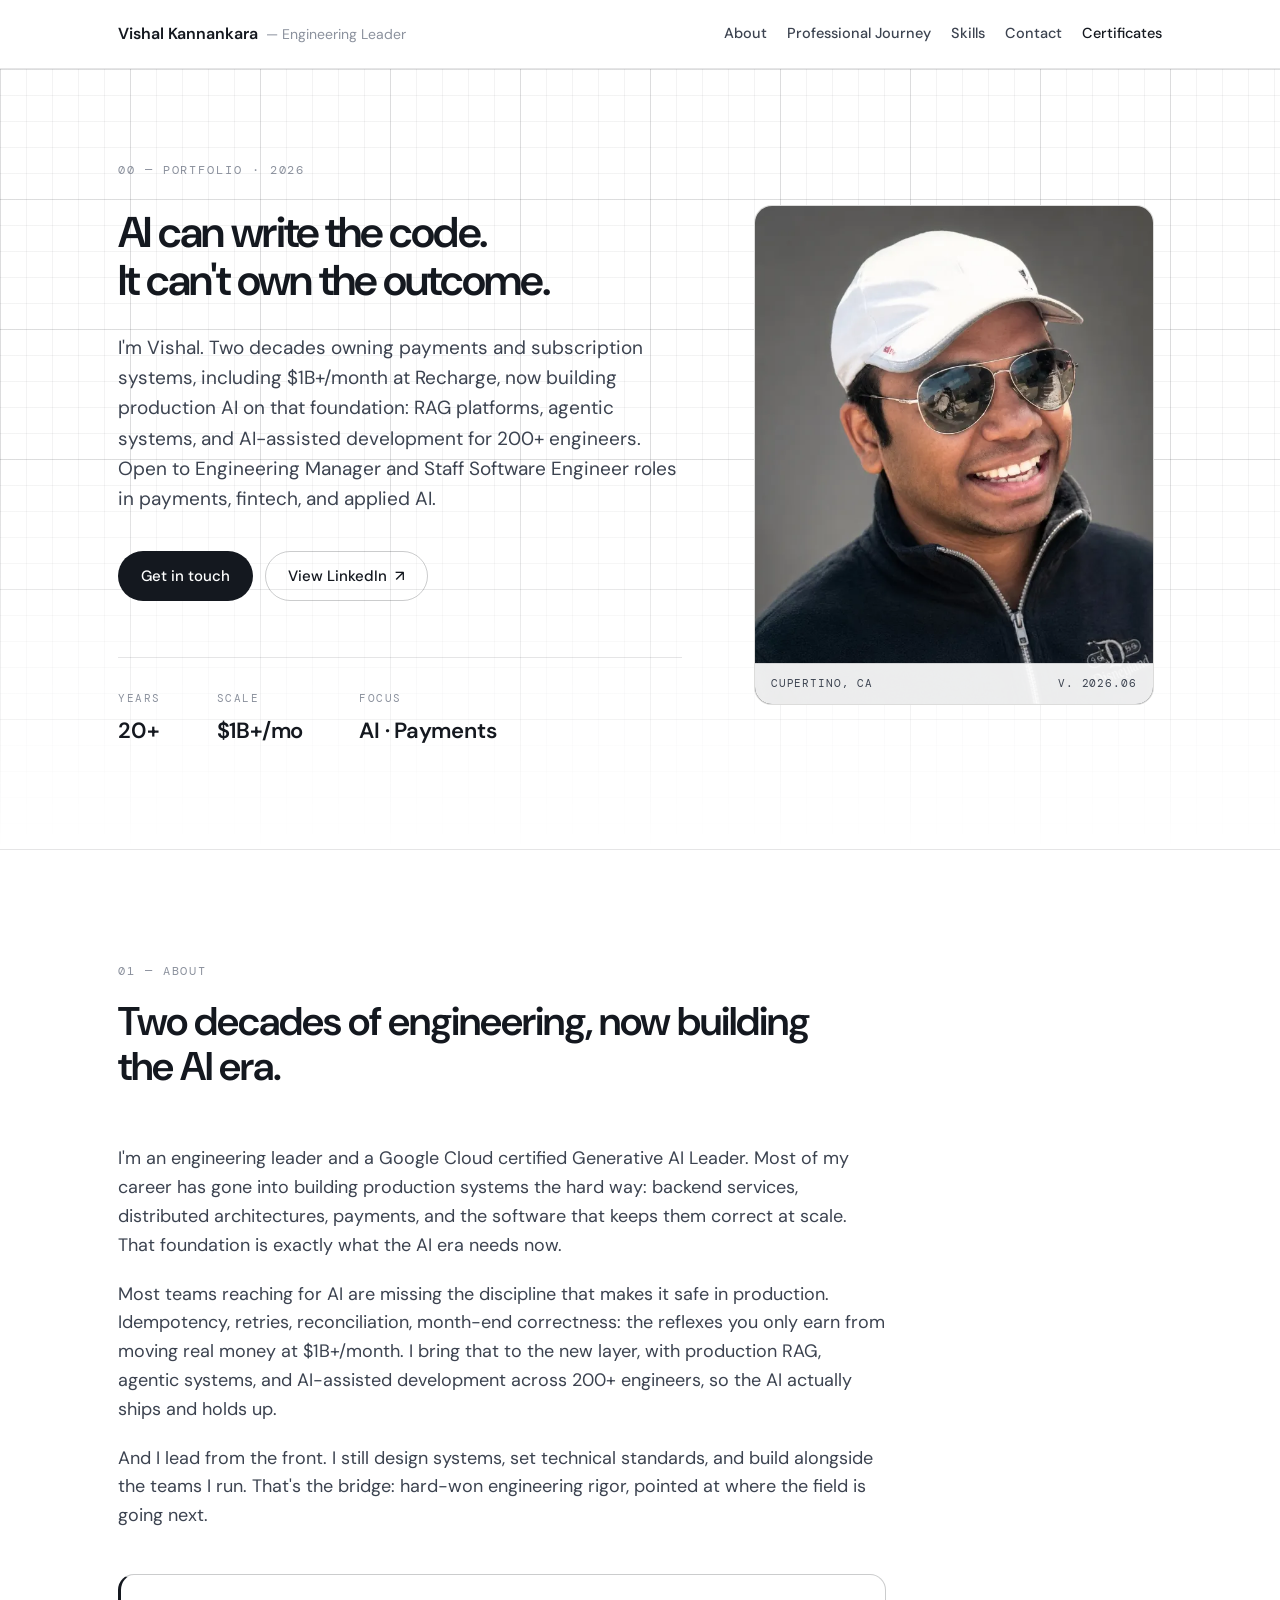
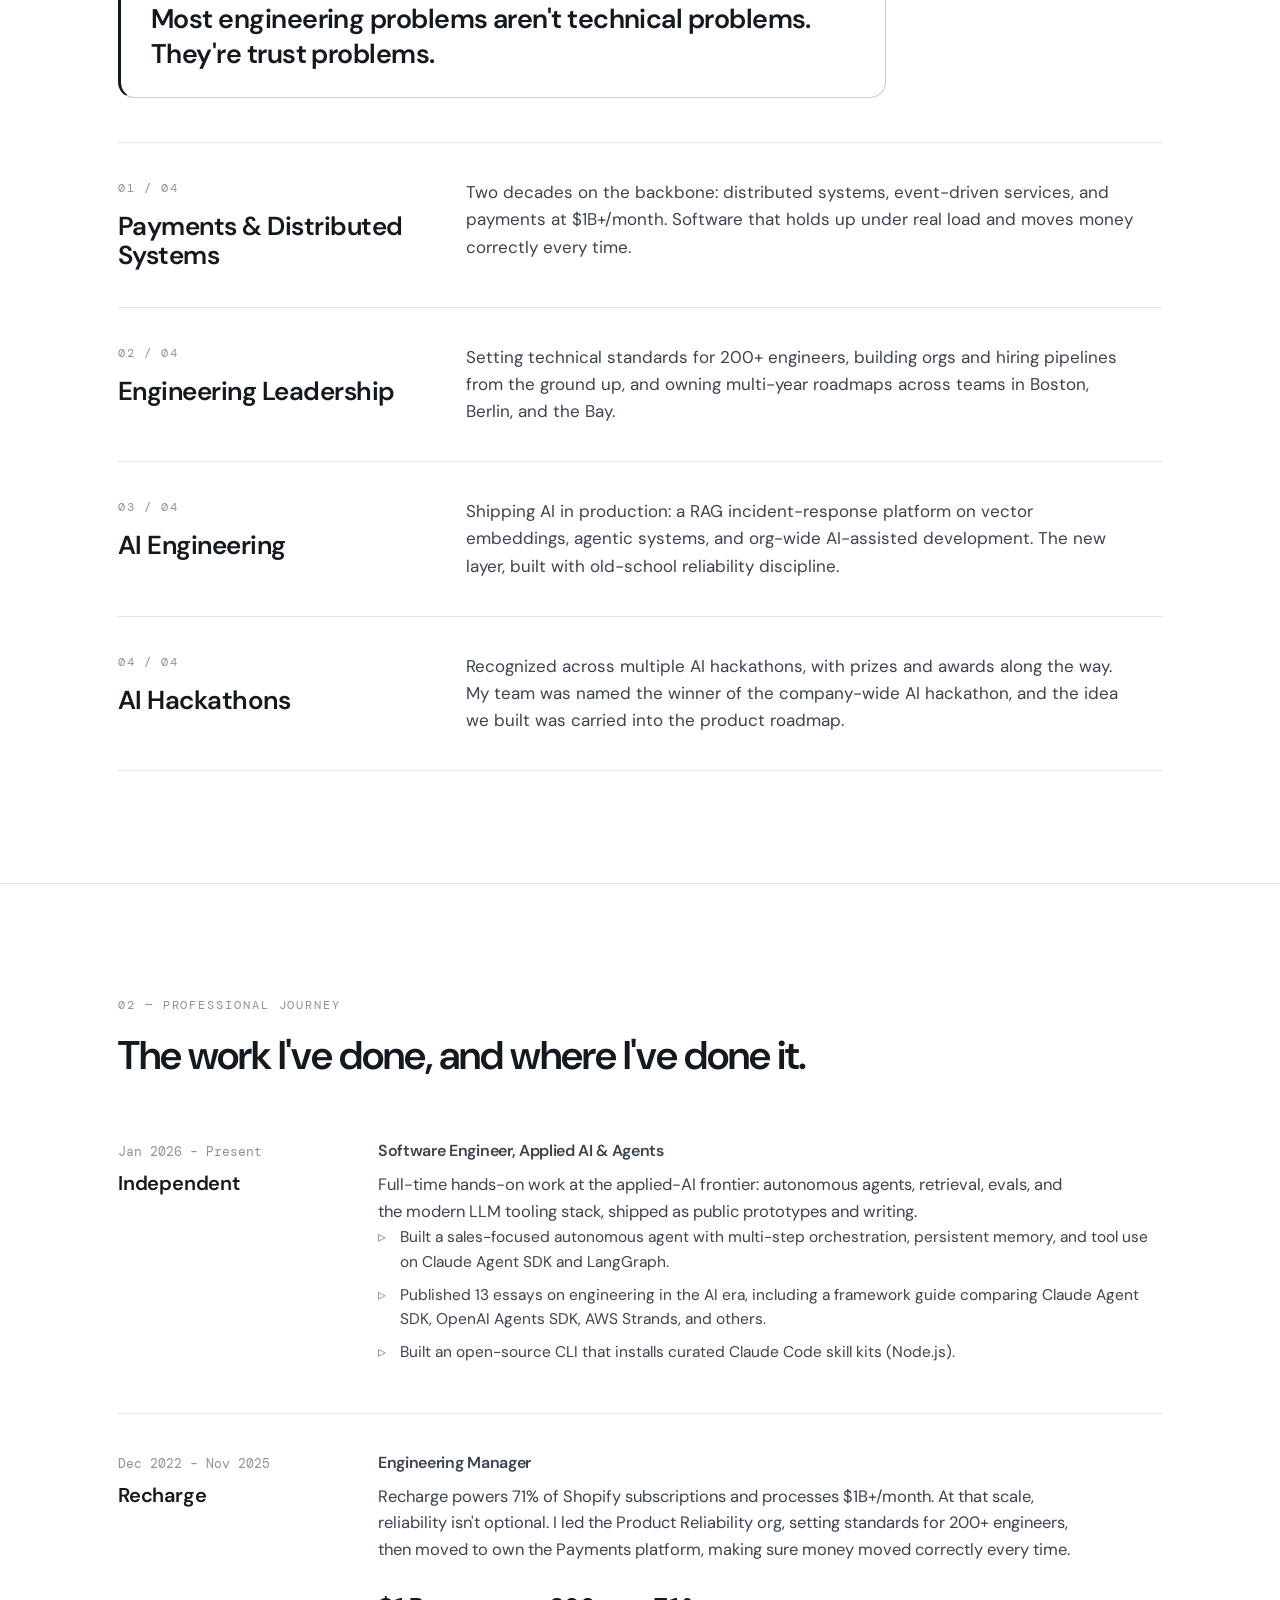
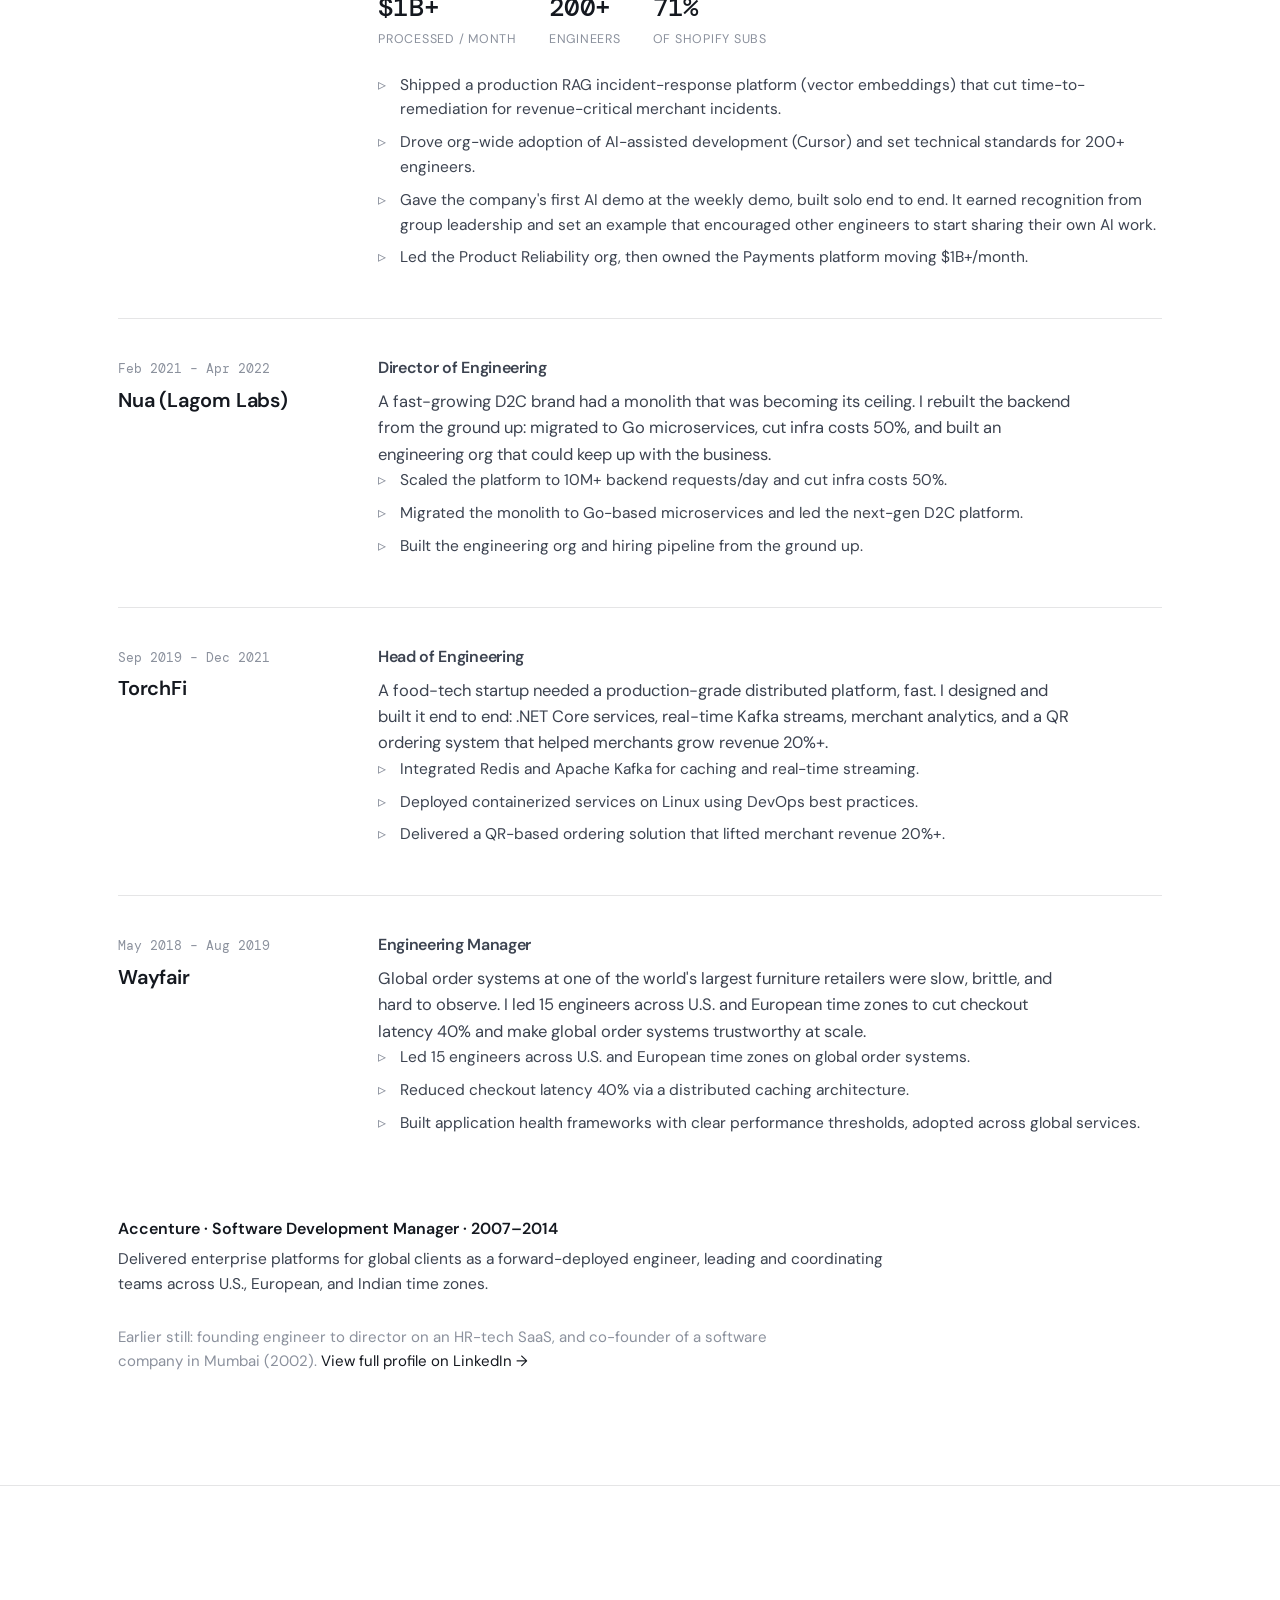
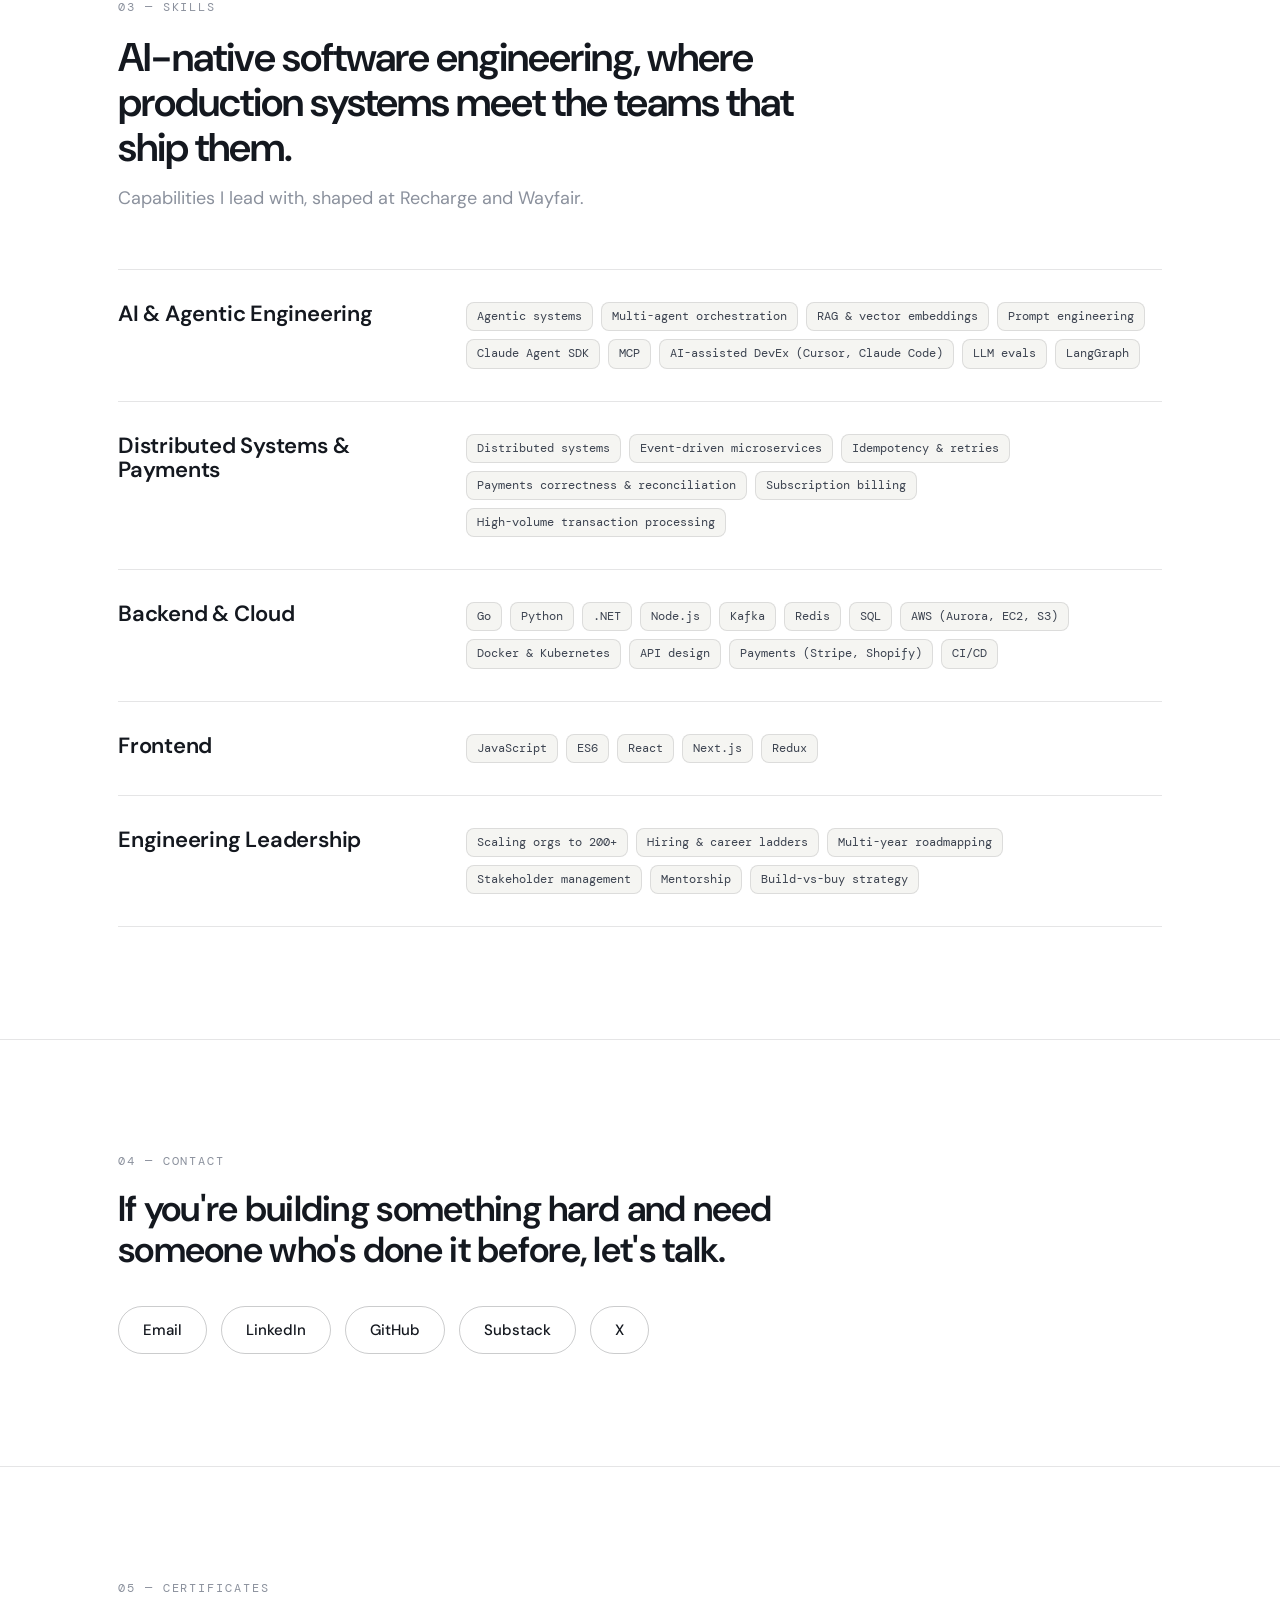
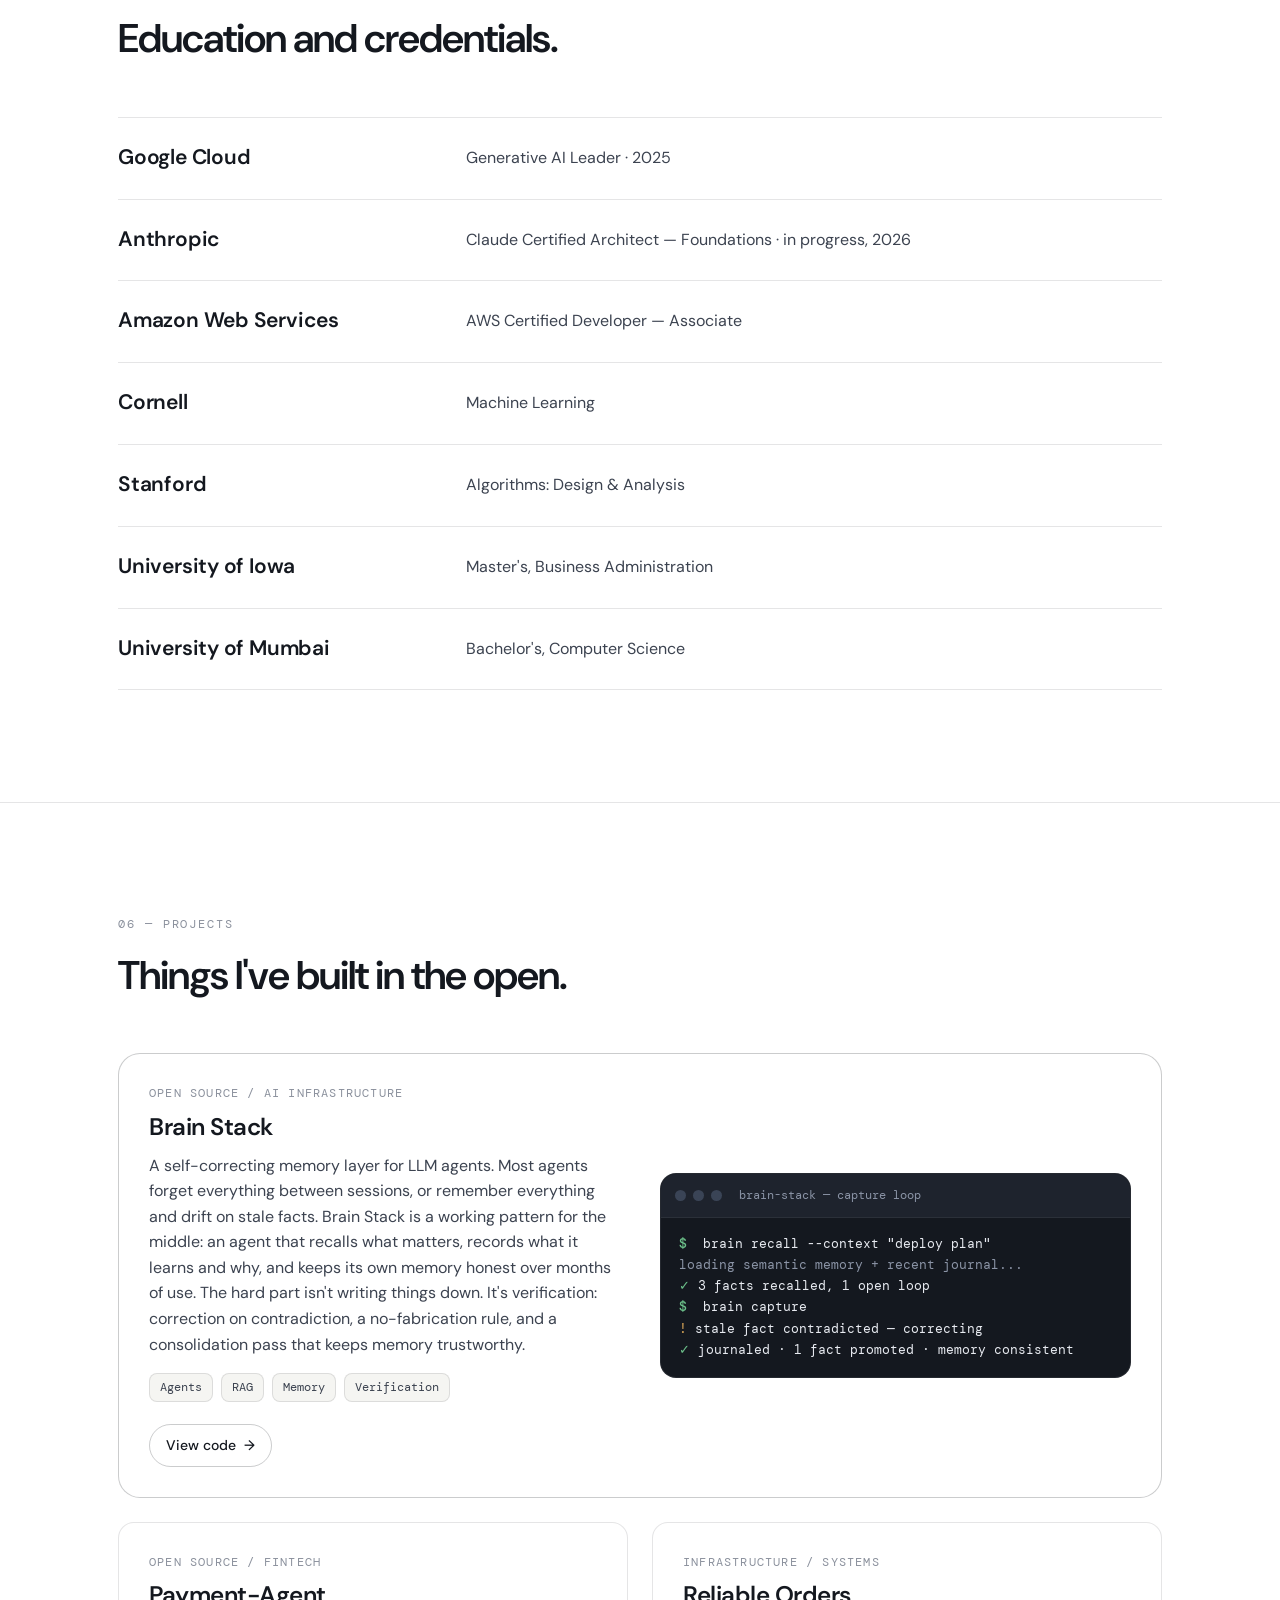
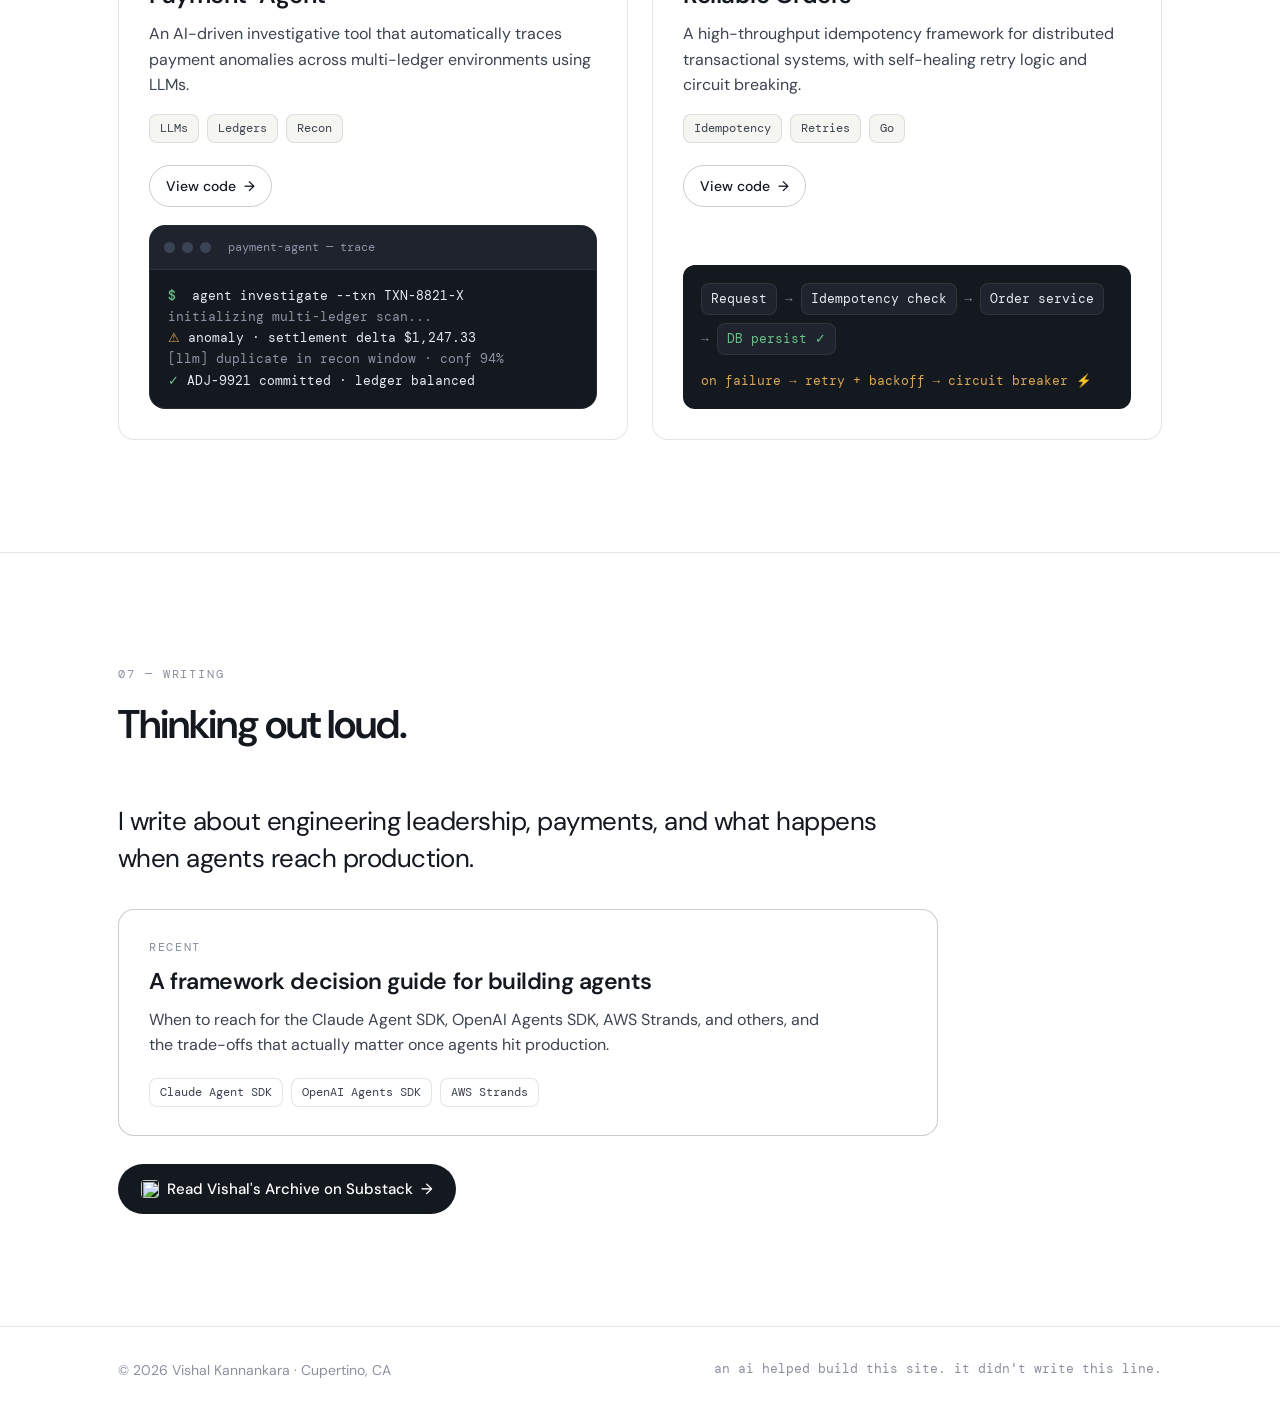
==== commit 53c385de: "Add 404 page, robots.txt, sitemap, headers and link-preview image - 404.html so Cloudflare Pages ret" ====
--- a/index.html
+++ b/index.html
@@ -64,7 +64,10 @@
         </div>
         <aside class="hero__aside">
           <figure class="portrait">
-            <img src="assets/headshot.jpg" alt="Vishal Kannankara" id="headshot" />
+            <picture>
+              <source srcset="assets/headshot.webp" type="image/webp" />
+              <img src="assets/headshot.jpg" alt="Vishal Kannankara" id="headshot" width="800" height="800" />
+            </picture>
             <span class="portrait__mark" aria-hidden="true">VK</span>
             <figcaption class="portrait__cap"><span>Cupertino, CA</span><span>V. 2026.06</span></figcaption>
           </figure>
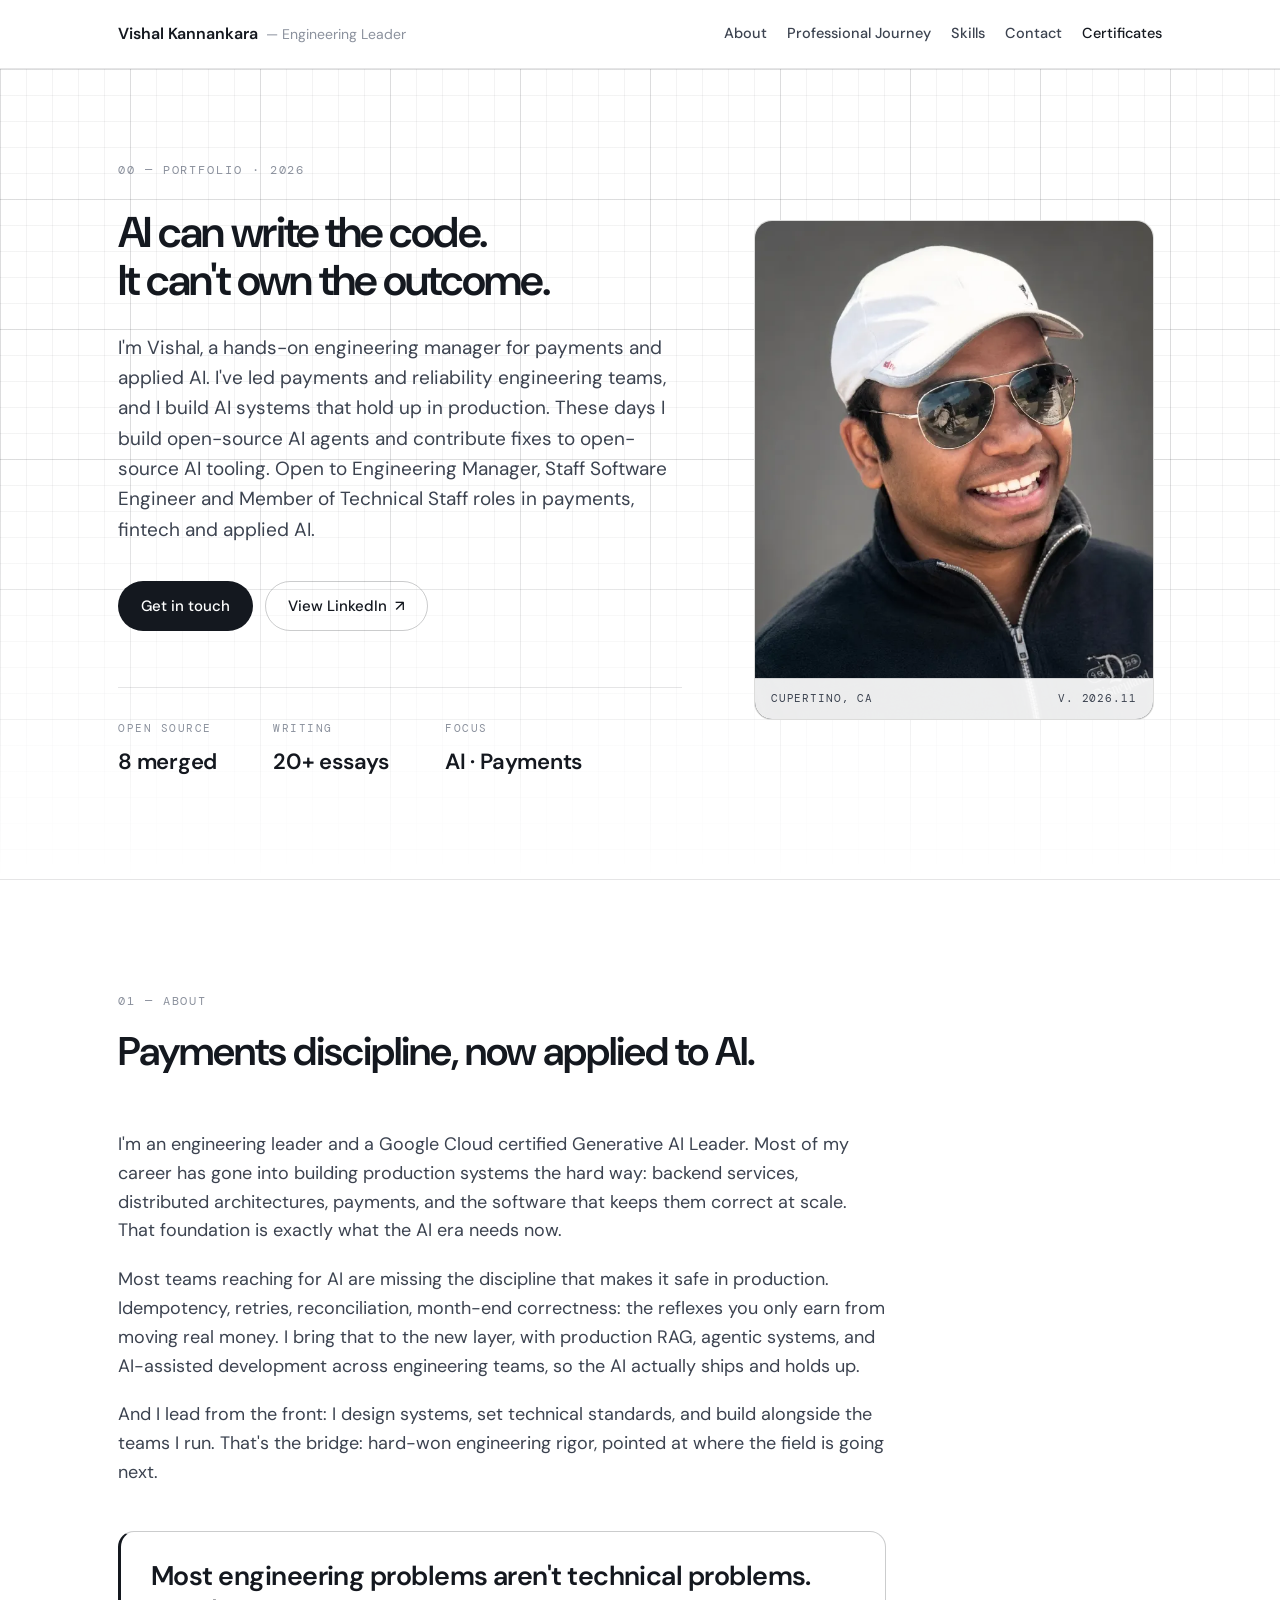
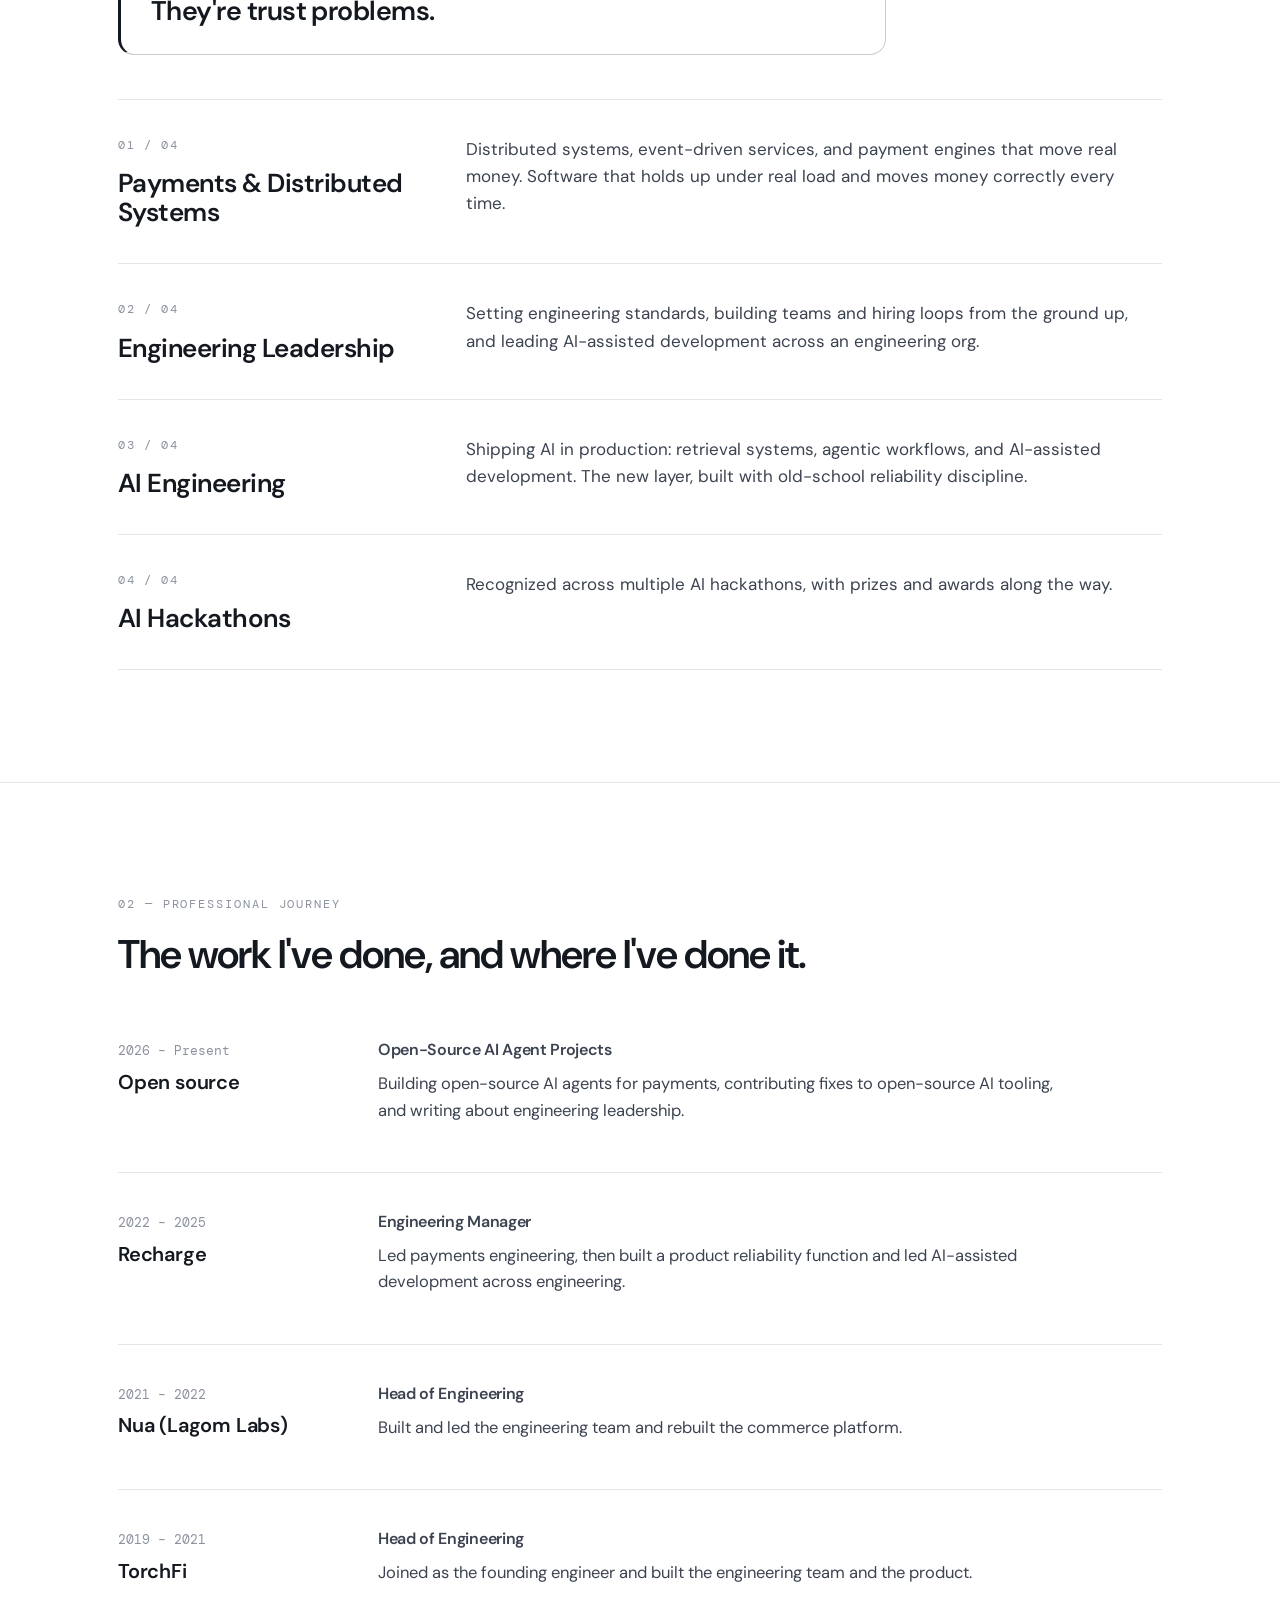
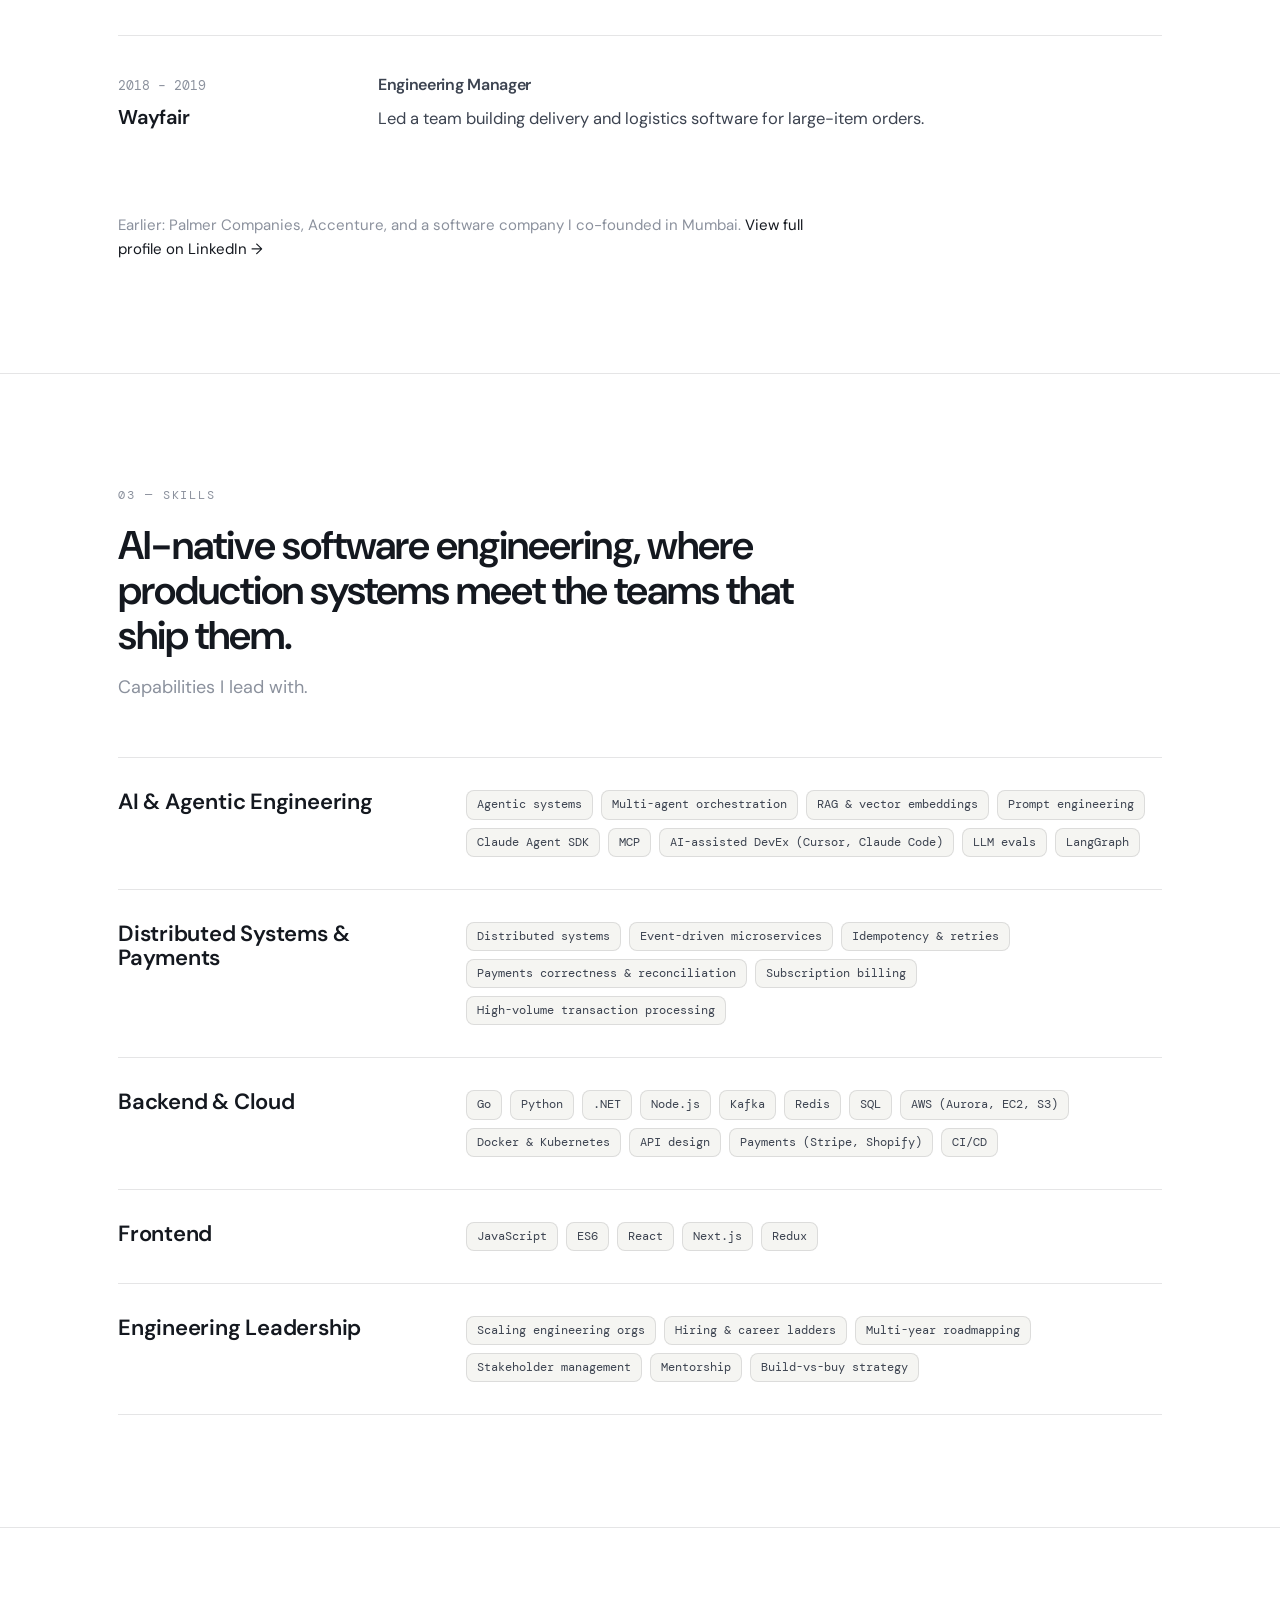
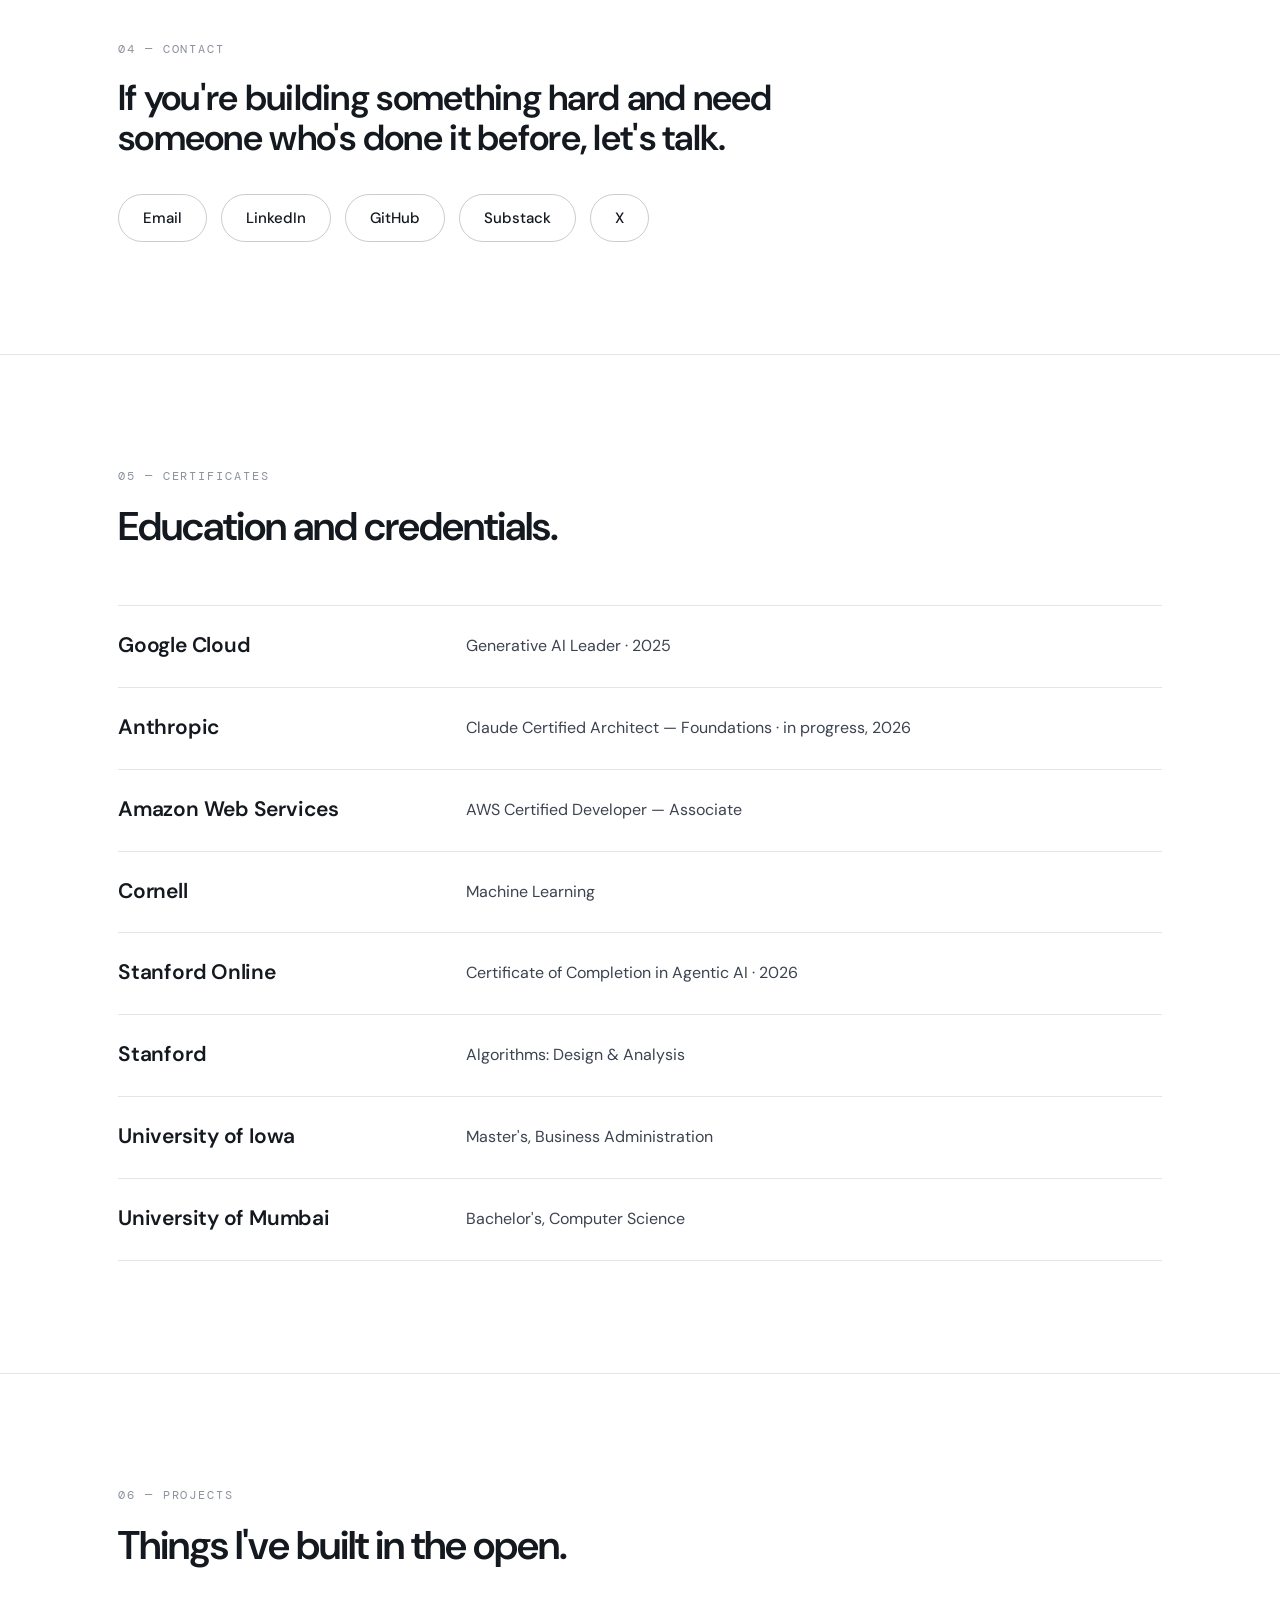
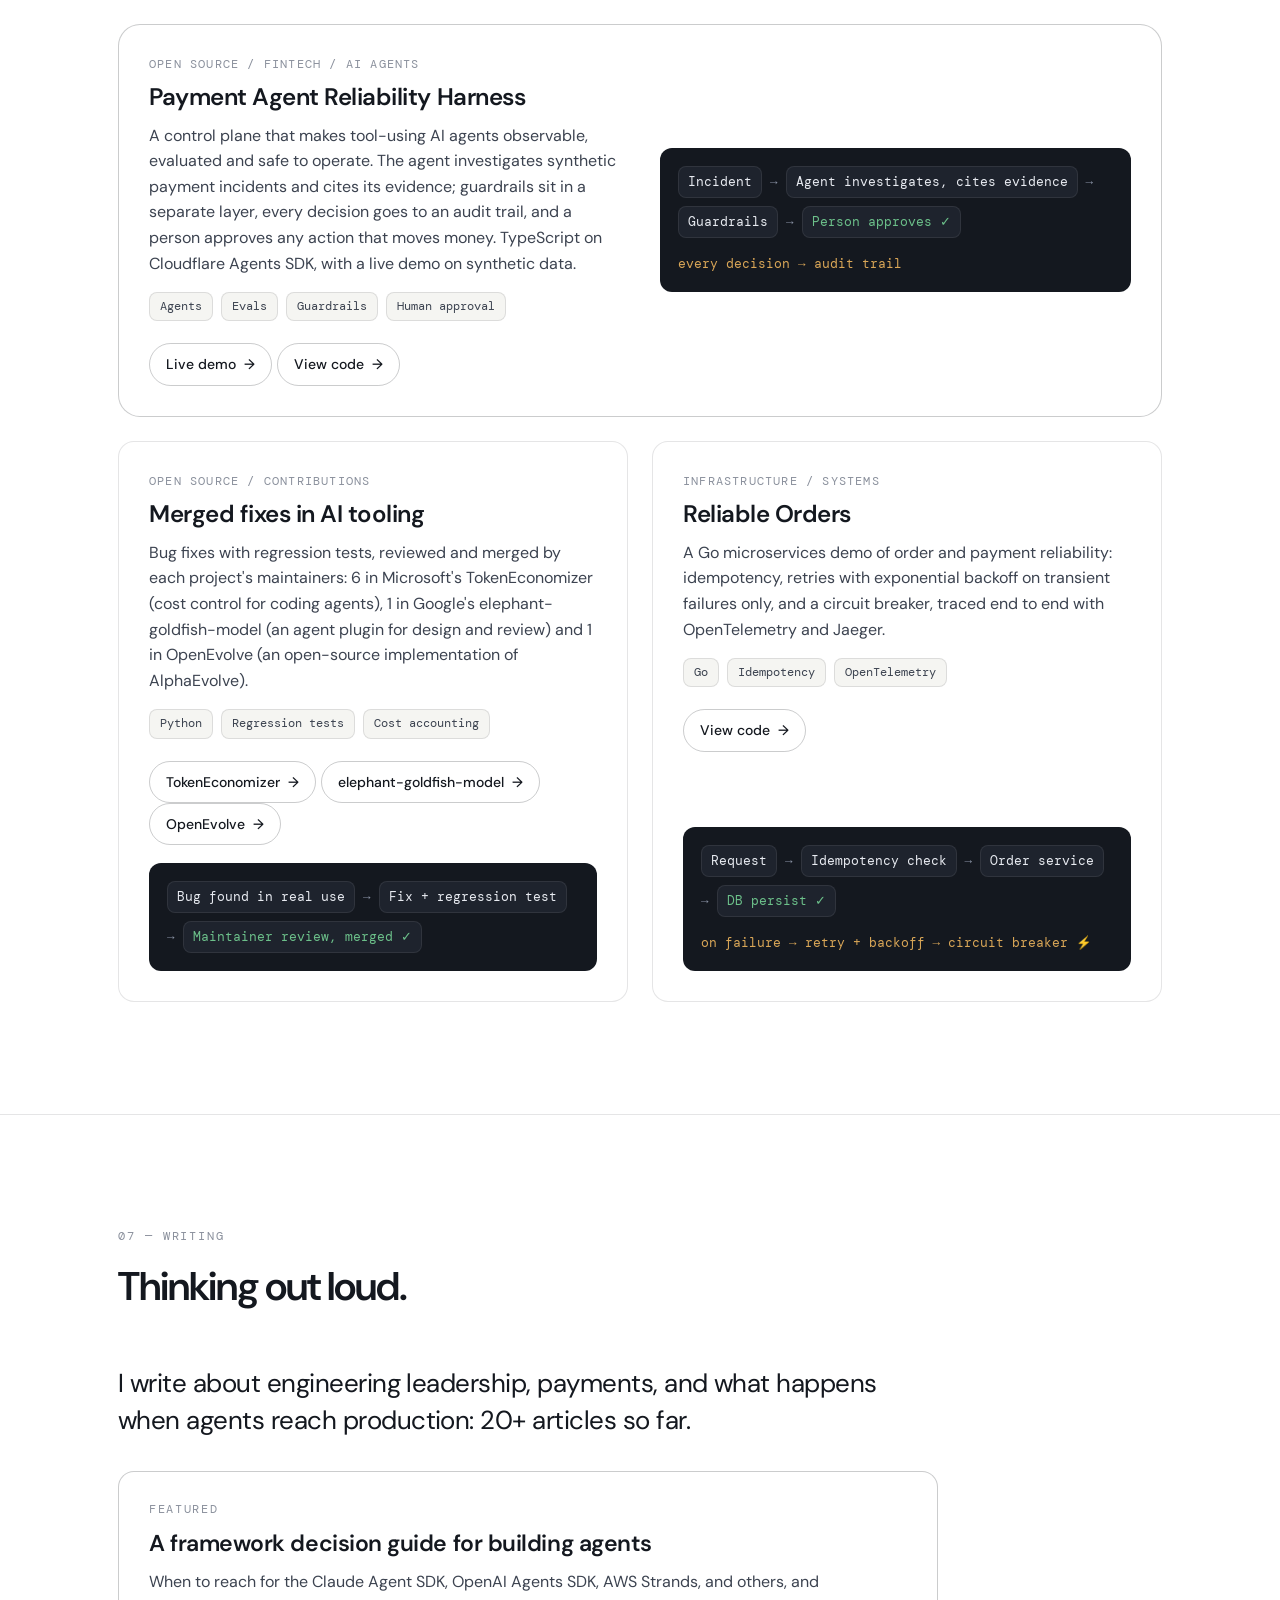
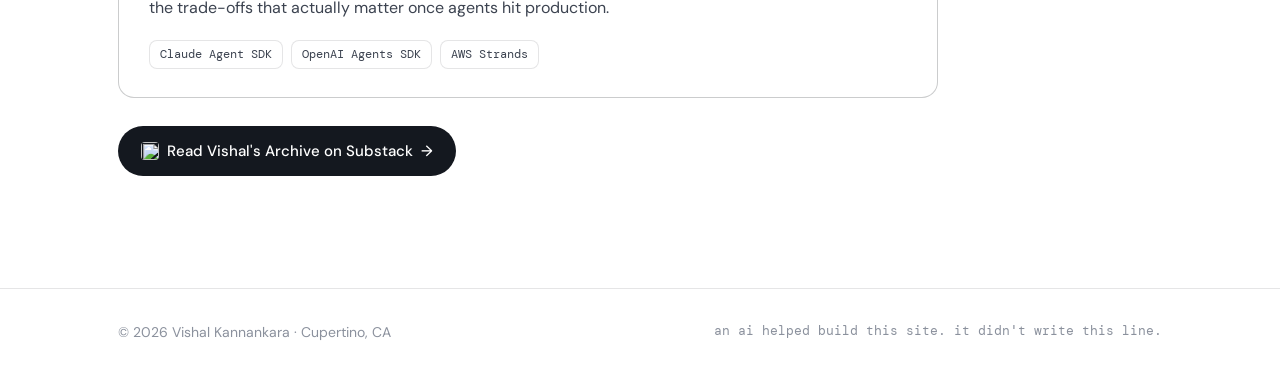
==== commit 5f7515bc: "Refresh site content: lighter, current and consistent with the resume - Hero, meta and About lead wi" ====
--- a/index.html
+++ b/index.html
@@ -4,14 +4,14 @@
   <meta charset="UTF-8" />
   <meta name="viewport" content="width=device-width, initial-scale=1.0" />
   <title>Vishal Kannankara — Engineering Leader · Payments & Applied AI</title>
-  <meta name="description" content="Engineering leader and hands-on builder. Two decades of payments and subscription systems, including $1B+/month at Recharge, now applied to production AI: RAG platforms, agentic systems, and AI-assisted development for 200+ engineers. Open to Engineering Manager and Staff Software Engineer roles." />
+  <meta name="description" content="Hands-on engineering manager for payments and applied AI: payment systems that move real money, AI that holds up in production, and teams that ship both. Open to Engineering Manager, Staff Software Engineer and Member of Technical Staff roles." />
   <link rel="canonical" href="https://kvishalv.com/" />
   <meta name="theme-color" content="#ffffff" />
 
   <meta property="og:type" content="website" />
   <meta property="og:url" content="https://kvishalv.com/" />
   <meta property="og:title" content="Vishal Kannankara — Engineering Leader · Payments & Applied AI" />
-  <meta property="og:description" content="Two decades of payments at scale, now applied to production AI: RAG platforms, agentic systems, and AI-assisted development for 200+ engineers." />
+  <meta property="og:description" content="Hands-on engineering manager for payments and applied AI: payment systems that move real money, and AI that holds up in production." />
   <meta property="og:image" content="https://kvishalv.com/assets/og-image.png" />
   <meta name="twitter:card" content="summary_large_image" />
   <meta name="twitter:creator" content="@kvishalv7" />
@@ -51,14 +51,14 @@
         <div class="hero__main">
           <p class="hero__label">00 — Portfolio · 2026</p>
           <h1 class="hero__title">AI can write the code.<br>It can't own the outcome.</h1>
-          <p class="hero__desc">I'm Vishal. Two decades owning payments and subscription systems, including $1B+/month at Recharge, now building production AI on that foundation: RAG platforms, agentic systems, and AI-assisted development for 200+ engineers. Open to Engineering Manager and Staff Software Engineer roles in payments, fintech, and applied AI.</p>
+          <p class="hero__desc">I'm Vishal, a hands-on engineering manager for payments and applied AI. I've led payments and reliability engineering teams, and I build AI systems that hold up in production. These days I build open-source AI agents and contribute fixes to open-source AI tooling. Open to Engineering Manager, Staff Software Engineer and Member of Technical Staff roles in payments, fintech and applied AI.</p>
           <div class="hero__cta">
             <a class="btn btn--primary" href="#contact">Get in touch</a>
             <a class="btn btn--ghost" href="https://linkedin.com/in/kvishalv" target="_blank" rel="noopener">View LinkedIn <span aria-hidden="true">↗</span></a>
           </div>
           <div class="hero__stats">
-            <div class="hstat"><span class="hstat__label">Years</span><span class="hstat__val">20+</span></div>
-            <div class="hstat"><span class="hstat__label">Scale</span><span class="hstat__val">$1B+/mo</span></div>
+            <div class="hstat"><span class="hstat__label">Open source</span><span class="hstat__val">8 merged</span></div>
+            <div class="hstat"><span class="hstat__label">Writing</span><span class="hstat__val">20+ essays</span></div>
             <div class="hstat"><span class="hstat__label">Focus</span><span class="hstat__val">AI · Payments</span></div>
           </div>
         </div>
@@ -69,7 +69,7 @@
               <img src="assets/headshot.jpg" alt="Vishal Kannankara" id="headshot" width="800" height="800" />
             </picture>
             <span class="portrait__mark" aria-hidden="true">VK</span>
-            <figcaption class="portrait__cap"><span>Cupertino, CA</span><span>V. 2026.06</span></figcaption>
+            <figcaption class="portrait__cap"><span>Cupertino, CA</span><span>V. 2026.11</span></figcaption>
           </figure>
         </aside>
       </div>
@@ -79,12 +79,12 @@
       <div class="container">
         <div class="section__head">
           <p class="section__kicker">01 — About</p>
-          <h2 class="section__title">Two decades of engineering, now building the AI era.</h2>
+          <h2 class="section__title">Payments discipline, now applied to AI.</h2>
         </div>
         <div class="pov">
           <p>I'm an engineering leader and a Google Cloud certified Generative AI Leader. Most of my career has gone into building production systems the hard way: backend services, distributed architectures, payments, and the software that keeps them correct at scale. That foundation is exactly what the AI era needs now.</p>
-          <p>Most teams reaching for AI are missing the discipline that makes it safe in production. Idempotency, retries, reconciliation, month-end correctness: the reflexes you only earn from moving real money at $1B+/month. I bring that to the new layer, with production RAG, agentic systems, and AI-assisted development across 200+ engineers, so the AI actually ships and holds up.</p>
-          <p>And I lead from the front. I still design systems, set technical standards, and build alongside the teams I run. That's the bridge: hard-won engineering rigor, pointed at where the field is going next.</p>
+          <p>Most teams reaching for AI are missing the discipline that makes it safe in production. Idempotency, retries, reconciliation, month-end correctness: the reflexes you only earn from moving real money. I bring that to the new layer, with production RAG, agentic systems, and AI-assisted development across engineering teams, so the AI actually ships and holds up.</p>
+          <p>And I lead from the front: I design systems, set technical standards, and build alongside the teams I run. That's the bridge: hard-won engineering rigor, pointed at where the field is going next.</p>
         </div>
         <figure class="callout">
           <blockquote>Most engineering problems aren't technical problems. They're trust problems.</blockquote>
@@ -95,28 +95,28 @@
               <p class="facet__n">01 / 04</p>
               <h3 class="facet__name">Payments &amp; Distributed Systems</h3>
             </div>
-            <p class="facet__desc">Two decades on the backbone: distributed systems, event-driven services, and payments at $1B+/month. Software that holds up under real load and moves money correctly every time.</p>
+            <p class="facet__desc">Distributed systems, event-driven services, and payment engines that move real money. Software that holds up under real load and moves money correctly every time.</p>
           </div>
           <div class="facet">
             <div class="facet__head">
               <p class="facet__n">02 / 04</p>
               <h3 class="facet__name">Engineering Leadership</h3>
             </div>
-            <p class="facet__desc">Setting technical standards for 200+ engineers, building orgs and hiring pipelines from the ground up, and owning multi-year roadmaps across teams in Boston, Berlin, and the Bay.</p>
+            <p class="facet__desc">Setting engineering standards, building teams and hiring loops from the ground up, and leading AI-assisted development across an engineering org.</p>
           </div>
           <div class="facet">
             <div class="facet__head">
               <p class="facet__n">03 / 04</p>
               <h3 class="facet__name">AI Engineering</h3>
             </div>
-            <p class="facet__desc">Shipping AI in production: a RAG incident-response platform on vector embeddings, agentic systems, and org-wide AI-assisted development. The new layer, built with old-school reliability discipline.</p>
+            <p class="facet__desc">Shipping AI in production: retrieval systems, agentic workflows, and AI-assisted development. The new layer, built with old-school reliability discipline.</p>
           </div>
           <div class="facet">
             <div class="facet__head">
               <p class="facet__n">04 / 04</p>
               <h3 class="facet__name">AI Hackathons</h3>
             </div>
-            <p class="facet__desc">Recognized across multiple AI hackathons, with prizes and awards along the way. My team was named the winner of the company-wide AI hackathon, and the idea we built was carried into the product roadmap.</p>
+            <p class="facet__desc">Recognized across multiple AI hackathons, with prizes and awards along the way.</p>
           </div>
         </div>
       </div>
@@ -132,23 +132,18 @@
         <div class="timeline">
           <article class="job">
             <div class="job__meta">
-              <span class="job__date">Jan 2026 – Present</span>
-              <span class="job__co">Independent</span>
+              <span class="job__date">2026 – Present</span>
+              <span class="job__co">Open source</span>
             </div>
             <div class="job__body">
-              <h3 class="job__role">Software Engineer, Applied AI &amp; Agents</h3>
-              <p class="job__desc">Full-time hands-on work at the applied-AI frontier: autonomous agents, retrieval, evals, and the modern LLM tooling stack, shipped as public prototypes and writing.</p>
-              <ul class="job__points">
-                <li>Built a sales-focused autonomous agent with multi-step orchestration, persistent memory, and tool use on Claude Agent SDK and LangGraph.</li>
-                <li>Published 13 essays on engineering in the AI era, including a framework guide comparing Claude Agent SDK, OpenAI Agents SDK, AWS Strands, and others.</li>
-                <li>Built an open-source CLI that installs curated Claude Code skill kits (Node.js).</li>
-              </ul>
+              <h3 class="job__role">Open-Source AI Agent Projects</h3>
+              <p class="job__desc">Building open-source AI agents for payments, contributing fixes to open-source AI tooling, and writing about engineering leadership.</p>
             </div>
           </article>
 
           <article class="job">
             <div class="job__meta">
-              <span class="job__date">Dec 2022 – Nov 2025</span>
+              <span class="job__date">2022 – 2025</span>
               <div class="job__corow">
                 <img class="job__logo" src="https://www.google.com/s2/favicons?domain=rechargepayments.com&amp;sz=128" alt="" loading="lazy" onerror="this.style.display='none'" />
                 <span class="job__co"><a href="https://rechargepayments.com" target="_blank" rel="noopener">Recharge</a></span>
@@ -156,59 +151,38 @@
             </div>
             <div class="job__body">
               <h3 class="job__role">Engineering Manager</h3>
-              <p class="job__desc">Recharge powers 71% of Shopify subscriptions and processes $1B+/month. At that scale, reliability isn't optional. I led the Product Reliability org, setting standards for 200+ engineers, then moved to own the Payments platform, making sure money moved correctly every time.</p>
-              <div class="stat-row">
-                <div class="stat"><span class="stat__num">$1B+</span><span class="stat__label">processed / month</span></div>
-                <div class="stat"><span class="stat__num">200+</span><span class="stat__label">engineers</span></div>
-                <div class="stat"><span class="stat__num">71%</span><span class="stat__label">of Shopify subs</span></div>
-              </div>
-              <ul class="job__points">
-                <li>Shipped a production RAG incident-response platform (vector embeddings) that cut time-to-remediation for revenue-critical merchant incidents.</li>
-                <li>Drove org-wide adoption of AI-assisted development (Cursor) and set technical standards for 200+ engineers.</li>
-                <li>Gave the company's first AI demo at the weekly demo, built solo end to end. It earned recognition from group leadership and set an example that encouraged other engineers to start sharing their own AI work.</li>
-                <li>Led the Product Reliability org, then owned the Payments platform moving $1B+/month.</li>
-              </ul>
+              <p class="job__desc">Led payments engineering, then built a product reliability function and led AI-assisted development across engineering.</p>
             </div>
           </article>
 
           <article class="job">
             <div class="job__meta">
-              <span class="job__date">Feb 2021 – Apr 2022</span>
+              <span class="job__date">2021 – 2022</span>
               <div class="job__corow">
                 <img class="job__logo" src="https://www.google.com/s2/favicons?domain=nuawoman.com&amp;sz=128" alt="" loading="lazy" onerror="this.style.display='none'" />
                 <span class="job__co"><a href="https://nuawoman.com" target="_blank" rel="noopener">Nua (Lagom Labs)</a></span>
               </div>
             </div>
             <div class="job__body">
-              <h3 class="job__role">Director of Engineering</h3>
-              <p class="job__desc">A fast-growing D2C brand had a monolith that was becoming its ceiling. I rebuilt the backend from the ground up: migrated to Go microservices, cut infra costs 50%, and built an engineering org that could keep up with the business.</p>
-              <ul class="job__points">
-                <li>Scaled the platform to 10M+ backend requests/day and cut infra costs 50%.</li>
-                <li>Migrated the monolith to Go-based microservices and led the next-gen D2C platform.</li>
-                <li>Built the engineering org and hiring pipeline from the ground up.</li>
-              </ul>
+              <h3 class="job__role">Head of Engineering</h3>
+              <p class="job__desc">Built and led the engineering team and rebuilt the commerce platform.</p>
             </div>
           </article>
 
           <article class="job">
             <div class="job__meta">
-              <span class="job__date">Sep 2019 – Dec 2021</span>
+              <span class="job__date">2019 – 2021</span>
               <span class="job__co">TorchFi</span>
             </div>
             <div class="job__body">
               <h3 class="job__role">Head of Engineering</h3>
-              <p class="job__desc">A food-tech startup needed a production-grade distributed platform, fast. I designed and built it end to end: .NET Core services, real-time Kafka streams, merchant analytics, and a QR ordering system that helped merchants grow revenue 20%+.</p>
-              <ul class="job__points">
-                <li>Integrated Redis and Apache Kafka for caching and real-time streaming.</li>
-                <li>Deployed containerized services on Linux using DevOps best practices.</li>
-                <li>Delivered a QR-based ordering solution that lifted merchant revenue 20%+.</li>
-              </ul>
+              <p class="job__desc">Joined as the founding engineer and built the engineering team and the product.</p>
             </div>
           </article>
 
           <article class="job">
             <div class="job__meta">
-              <span class="job__date">May 2018 – Aug 2019</span>
+              <span class="job__date">2018 – 2019</span>
               <div class="job__corow">
                 <img class="job__logo" src="https://www.google.com/s2/favicons?domain=wayfair.com&amp;sz=128" alt="" loading="lazy" onerror="this.style.display='none'" />
                 <span class="job__co"><a href="https://www.wayfair.com" target="_blank" rel="noopener">Wayfair</a></span>
@@ -216,25 +190,13 @@
             </div>
             <div class="job__body">
               <h3 class="job__role">Engineering Manager</h3>
-              <p class="job__desc">Global order systems at one of the world's largest furniture retailers were slow, brittle, and hard to observe. I led 15 engineers across U.S. and European time zones to cut checkout latency 40% and make global order systems trustworthy at scale.</p>
-              <ul class="job__points">
-                <li>Led 15 engineers across U.S. and European time zones on global order systems.</li>
-                <li>Reduced checkout latency 40% via a distributed caching architecture.</li>
-                <li>Built application health frameworks with clear performance thresholds, adopted across global services.</li>
-              </ul>
+              <p class="job__desc">Led a team building delivery and logistics software for large-item orders.</p>
             </div>
           </article>
         </div>
 
         <div class="experience__earlier">
-          <div class="earlier">
-            <img class="earlier__logo" src="https://www.google.com/s2/favicons?domain=accenture.com&amp;sz=128" alt="" loading="lazy" onerror="this.style.display='none'" />
-            <div class="earlier__body">
-              <p class="earlier__co"><a href="https://www.accenture.com" target="_blank" rel="noopener">Accenture</a> · Software Development Manager · 2007–2014</p>
-              <p class="earlier__desc">Delivered enterprise platforms for global clients as a forward-deployed engineer, leading and coordinating teams across U.S., European, and Indian time zones.</p>
-            </div>
-          </div>
-          <p class="experience__more">Earlier still: founding engineer to director on an HR-tech SaaS, and co-founder of a software company in Mumbai (2002). <a href="https://linkedin.com/in/kvishalv" target="_blank" rel="noopener">View full profile on LinkedIn →</a></p>
+          <p class="experience__more">Earlier: Palmer Companies, Accenture, and a software company I co-founded in Mumbai. <a href="https://linkedin.com/in/kvishalv" target="_blank" rel="noopener">View full profile on LinkedIn →</a></p>
         </div>
       </div>
     </section>
@@ -244,7 +206,7 @@
         <div class="section__head">
           <p class="section__kicker">03 — Skills</p>
           <h2 class="section__title">AI-native software engineering, where production systems meet the teams that ship them.</h2>
-          <p class="section__sub">Capabilities I lead with, shaped at Recharge and Wayfair.</p>
+          <p class="section__sub">Capabilities I lead with.</p>
         </div>
         <div class="skills">
           <div class="skillcat">
@@ -302,7 +264,7 @@
           <div class="skillcat">
             <h3 class="skillcat__name">Engineering Leadership</h3>
             <div class="tags">
-              <span class="tag">Scaling orgs to 200+</span>
+              <span class="tag">Scaling engineering orgs</span>
               <span class="tag">Hiring &amp; career ladders</span>
               <span class="tag">Multi-year roadmapping</span>
               <span class="tag">Stakeholder management</span>
@@ -367,6 +329,13 @@
           </div>
           <div class="cred">
             <div class="cred__head">
+              <h3 class="cred__org">Stanford Online</h3>
+              <img class="cred__logo" src="https://www.google.com/s2/favicons?domain=stanford.edu&amp;sz=128" alt="" loading="lazy" onerror="this.style.display='none'" />
+            </div>
+            <p class="cred__title">Certificate of Completion in Agentic AI · 2026</p>
+          </div>
+          <div class="cred">
+            <div class="cred__head">
               <h3 class="cred__org">Stanford</h3>
               <img class="cred__logo" src="https://www.google.com/s2/favicons?domain=stanford.edu&amp;sz=128" alt="" loading="lazy" onerror="this.style.display='none'" />
             </div>
@@ -399,23 +368,23 @@
 
         <article class="project project--featured">
           <div class="project__info">
-            <p class="project__kicker">Open source / AI infrastructure</p>
-            <h3 class="project__title">Brain Stack</h3>
-            <p class="project__desc">A self-correcting memory layer for LLM agents. Most agents forget everything between sessions, or remember everything and drift on stale facts. Brain Stack is a working pattern for the middle: an agent that recalls what matters, records what it learns and why, and keeps its own memory honest over months of use. The hard part isn't writing things down. It's verification: correction on contradiction, a no-fabrication rule, and a consolidation pass that keeps memory trustworthy.</p>
-            <div class="tags"><span class="tag">Agents</span><span class="tag">RAG</span><span class="tag">Memory</span><span class="tag">Verification</span></div>
-            <a class="btn btn--ghost btn--sm" href="https://github.com/kvishalv" target="_blank" rel="noopener">View code <span aria-hidden="true">→</span></a>
+            <p class="project__kicker">Open source / Fintech / AI agents</p>
+            <h3 class="project__title">Payment Agent Reliability Harness</h3>
+            <p class="project__desc">A control plane that makes tool-using AI agents observable, evaluated and safe to operate. The agent investigates synthetic payment incidents and cites its evidence; guardrails sit in a separate layer, every decision goes to an audit trail, and a person approves any action that moves money. TypeScript on Cloudflare Agents SDK, with a live demo on synthetic data.</p>
+            <div class="tags"><span class="tag">Agents</span><span class="tag">Evals</span><span class="tag">Guardrails</span><span class="tag">Human approval</span></div>
+            <a class="btn btn--ghost btn--sm" href="https://payment-agent-reliability-harness.kvishalv.workers.dev" target="_blank" rel="noopener">Live demo <span aria-hidden="true">→</span></a>
+            <a class="btn btn--ghost btn--sm" href="https://github.com/kvishalv/payment-agent-reliability-harness" target="_blank" rel="noopener">View code <span aria-hidden="true">→</span></a>
           </div>
           <div class="project__visual">
-            <div class="term term--mini" aria-hidden="true">
-              <div class="term__bar"><span class="term__dot"></span><span class="term__dot"></span><span class="term__dot"></span><span class="term__name">brain-stack — capture loop</span></div>
-              <div class="term__body">
-                <p class="term__line"><span class="term__prompt">$</span> brain recall --context "deploy plan"</p>
-                <p class="term__out term__dim">loading semantic memory + recent journal...</p>
-                <p class="term__out"><span class="term__ok">✓</span> 3 facts recalled, 1 open loop</p>
-                <p class="term__line"><span class="term__prompt">$</span> brain capture</p>
-                <p class="term__out"><span class="term__warn">!</span> stale fact contradicted — correcting</p>
-                <p class="term__out"><span class="term__ok">✓</span> journaled · 1 fact promoted · memory consistent</p>
-              </div>
+            <div class="flow" aria-hidden="true">
+              <span class="flow__node">Incident</span>
+              <span class="flow__arrow">→</span>
+              <span class="flow__node">Agent investigates, cites evidence</span>
+              <span class="flow__arrow">→</span>
+              <span class="flow__node">Guardrails</span>
+              <span class="flow__arrow">→</span>
+              <span class="flow__node flow__node--ok">Person approves ✓</span>
+              <span class="flow__branch">every decision → audit trail</span>
             </div>
           </div>
         </article>
@@ -423,22 +392,21 @@
         <div class="grid grid--2">
           <article class="project">
             <div class="project__info">
-              <p class="project__kicker">Open source / Fintech</p>
-              <h3 class="project__title">Payment-Agent</h3>
-              <p class="project__desc">An AI-driven investigative tool that automatically traces payment anomalies across multi-ledger environments using LLMs.</p>
-              <div class="tags"><span class="tag">LLMs</span><span class="tag">Ledgers</span><span class="tag">Recon</span></div>
-              <a class="btn btn--ghost btn--sm" href="https://github.com/kvishalv" target="_blank" rel="noopener">View code <span aria-hidden="true">→</span></a>
+              <p class="project__kicker">Open source / Contributions</p>
+              <h3 class="project__title">Merged fixes in AI tooling</h3>
+              <p class="project__desc">Bug fixes with regression tests, reviewed and merged by each project's maintainers: 6 in Microsoft's TokenEconomizer (cost control for coding agents), 1 in Google's elephant-goldfish-model (an agent plugin for design and review) and 1 in OpenEvolve (an open-source implementation of AlphaEvolve).</p>
+              <div class="tags"><span class="tag">Python</span><span class="tag">Regression tests</span><span class="tag">Cost accounting</span></div>
+              <a class="btn btn--ghost btn--sm" href="https://github.com/microsoft/TokenEconomizer/pulls?q=is%3Apr+author%3Akvishalv+is%3Amerged" target="_blank" rel="noopener">TokenEconomizer <span aria-hidden="true">→</span></a>
+              <a class="btn btn--ghost btn--sm" href="https://github.com/google/elephant-goldfish-model/pull/296" target="_blank" rel="noopener">elephant-goldfish-model <span aria-hidden="true">→</span></a>
+              <a class="btn btn--ghost btn--sm" href="https://github.com/algorithmicsuperintelligence/openevolve/pull/604" target="_blank" rel="noopener">OpenEvolve <span aria-hidden="true">→</span></a>
             </div>
             <div class="project__visual">
-              <div class="term term--mini" aria-hidden="true">
-                <div class="term__bar"><span class="term__dot"></span><span class="term__dot"></span><span class="term__dot"></span><span class="term__name">payment-agent — trace</span></div>
-                <div class="term__body">
-                  <p class="term__line"><span class="term__prompt">$</span> agent investigate --txn TXN-8821-X</p>
-                  <p class="term__out term__dim">initializing multi-ledger scan...</p>
-                  <p class="term__out"><span class="term__warn">⚠</span> anomaly · settlement delta $1,247.33</p>
-                  <p class="term__out term__dim">[llm] duplicate in recon window · conf 94%</p>
-                  <p class="term__out"><span class="term__ok">✓</span> ADJ-9921 committed · ledger balanced</p>
-                </div>
+              <div class="flow" aria-hidden="true">
+                <span class="flow__node">Bug found in real use</span>
+                <span class="flow__arrow">→</span>
+                <span class="flow__node">Fix + regression test</span>
+                <span class="flow__arrow">→</span>
+                <span class="flow__node flow__node--ok">Maintainer review, merged ✓</span>
               </div>
             </div>
           </article>
@@ -447,9 +415,9 @@
             <div class="project__info">
               <p class="project__kicker">Infrastructure / Systems</p>
               <h3 class="project__title">Reliable Orders</h3>
-              <p class="project__desc">A high-throughput idempotency framework for distributed transactional systems, with self-healing retry logic and circuit breaking.</p>
-              <div class="tags"><span class="tag">Idempotency</span><span class="tag">Retries</span><span class="tag">Go</span></div>
-              <a class="btn btn--ghost btn--sm" href="https://github.com/kvishalv" target="_blank" rel="noopener">View code <span aria-hidden="true">→</span></a>
+              <p class="project__desc">A Go microservices demo of order and payment reliability: idempotency, retries with exponential backoff on transient failures only, and a circuit breaker, traced end to end with OpenTelemetry and Jaeger.</p>
+              <div class="tags"><span class="tag">Go</span><span class="tag">Idempotency</span><span class="tag">OpenTelemetry</span></div>
+              <a class="btn btn--ghost btn--sm" href="https://github.com/kvishalv/reliable-orders" target="_blank" rel="noopener">View code <span aria-hidden="true">→</span></a>
             </div>
             <div class="project__visual">
               <div class="flow" aria-hidden="true">
@@ -475,9 +443,9 @@
           <h2 class="section__title">Thinking out loud.</h2>
         </div>
         <div class="writing">
-          <p class="writing__lead">I write about engineering leadership, payments, and what happens when agents reach production.</p>
+          <p class="writing__lead">I write about engineering leadership, payments, and what happens when agents reach production: 20+ articles so far.</p>
           <div class="writing__card">
-            <p class="writing__kicker">Recent</p>
+            <p class="writing__kicker">Featured</p>
             <h3 class="writing__title">A framework decision guide for building agents</h3>
             <p class="writing__desc">When to reach for the Claude Agent SDK, OpenAI Agents SDK, AWS Strands, and others, and the trade-offs that actually matter once agents hit production.</p>
             <div class="tags">
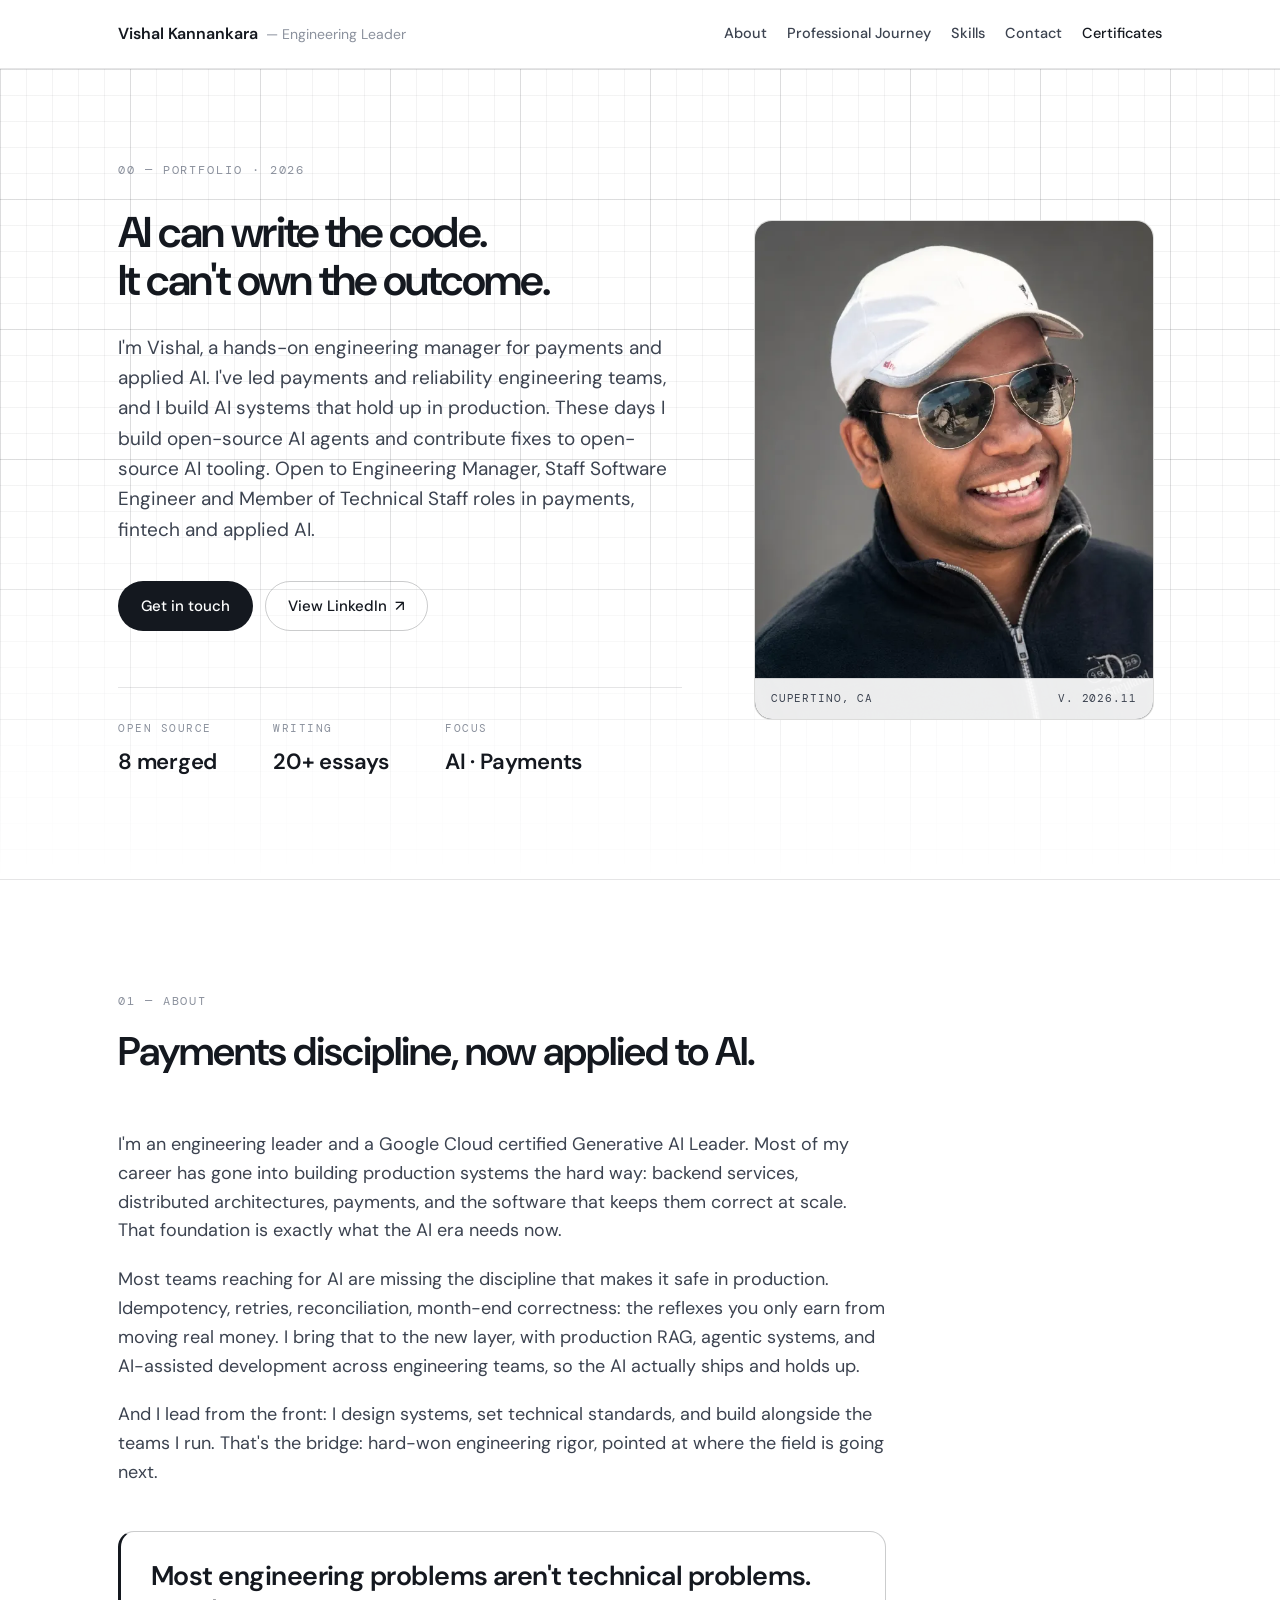
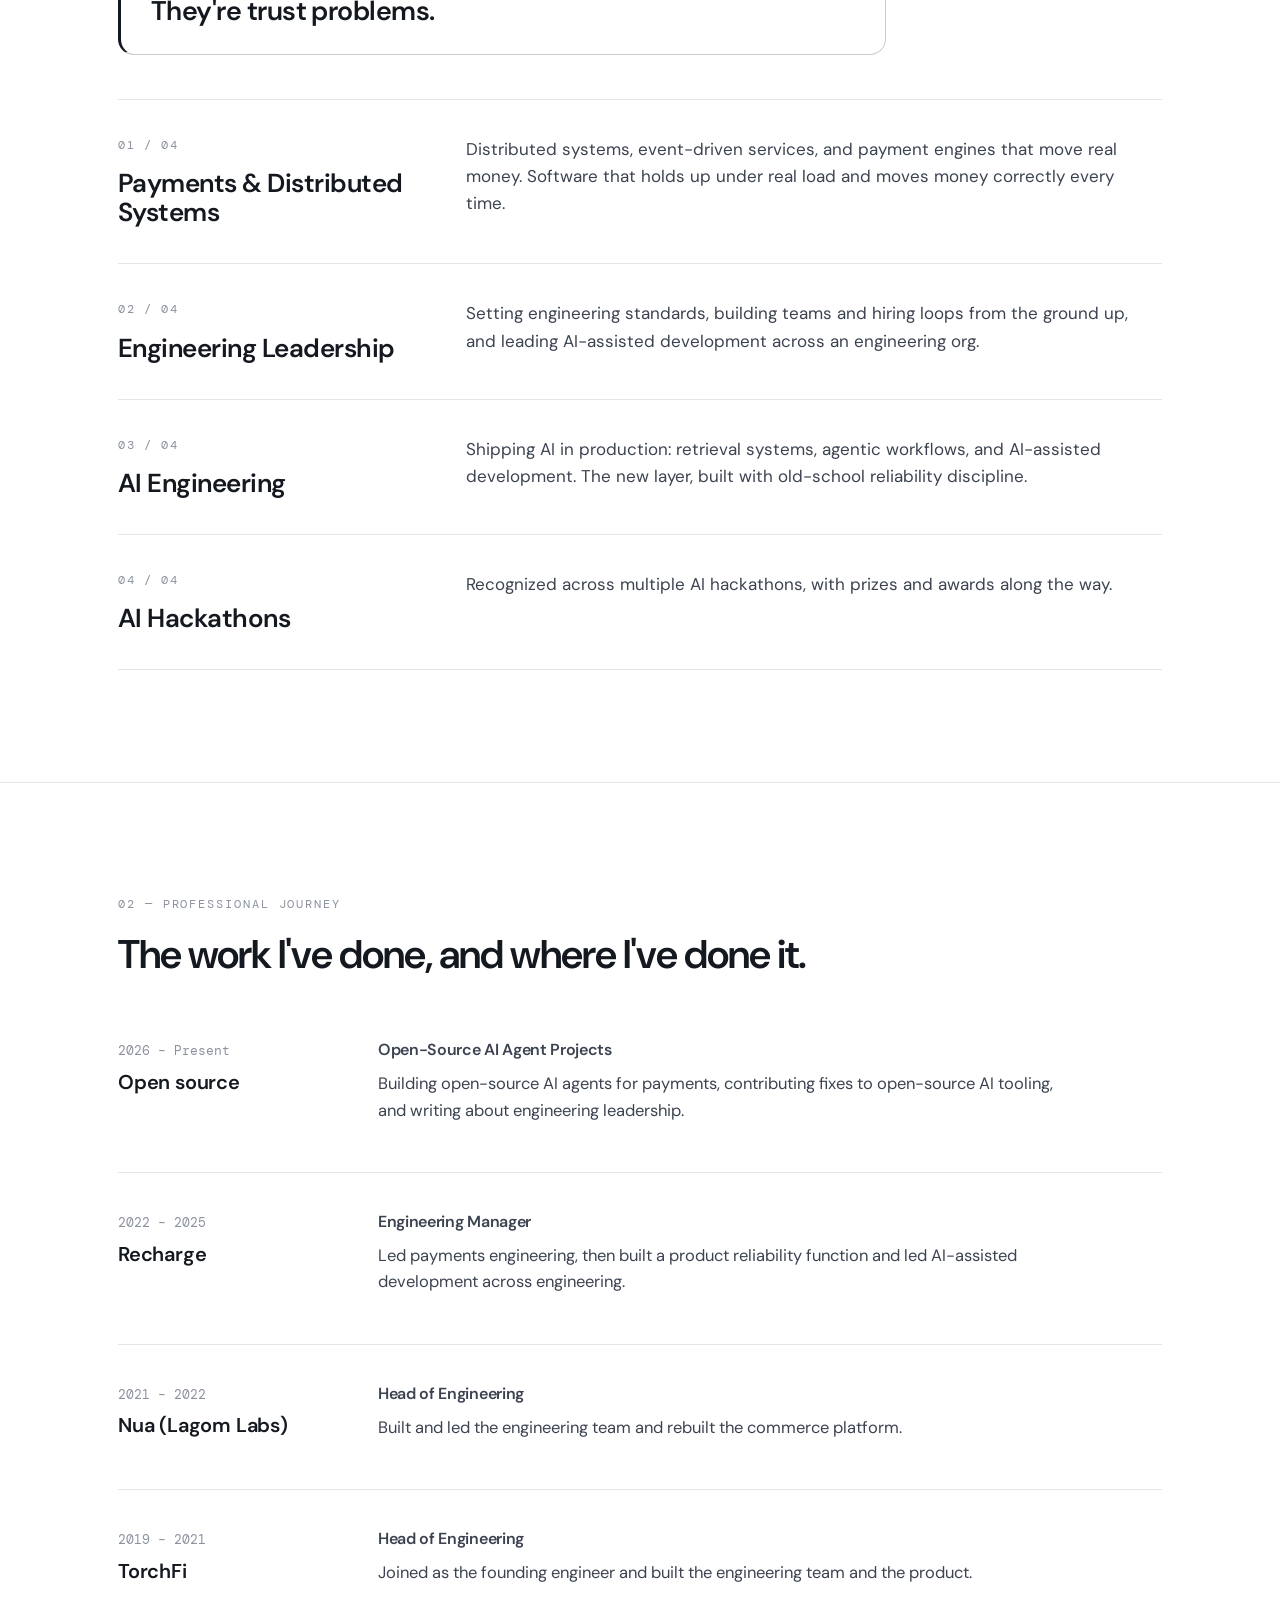
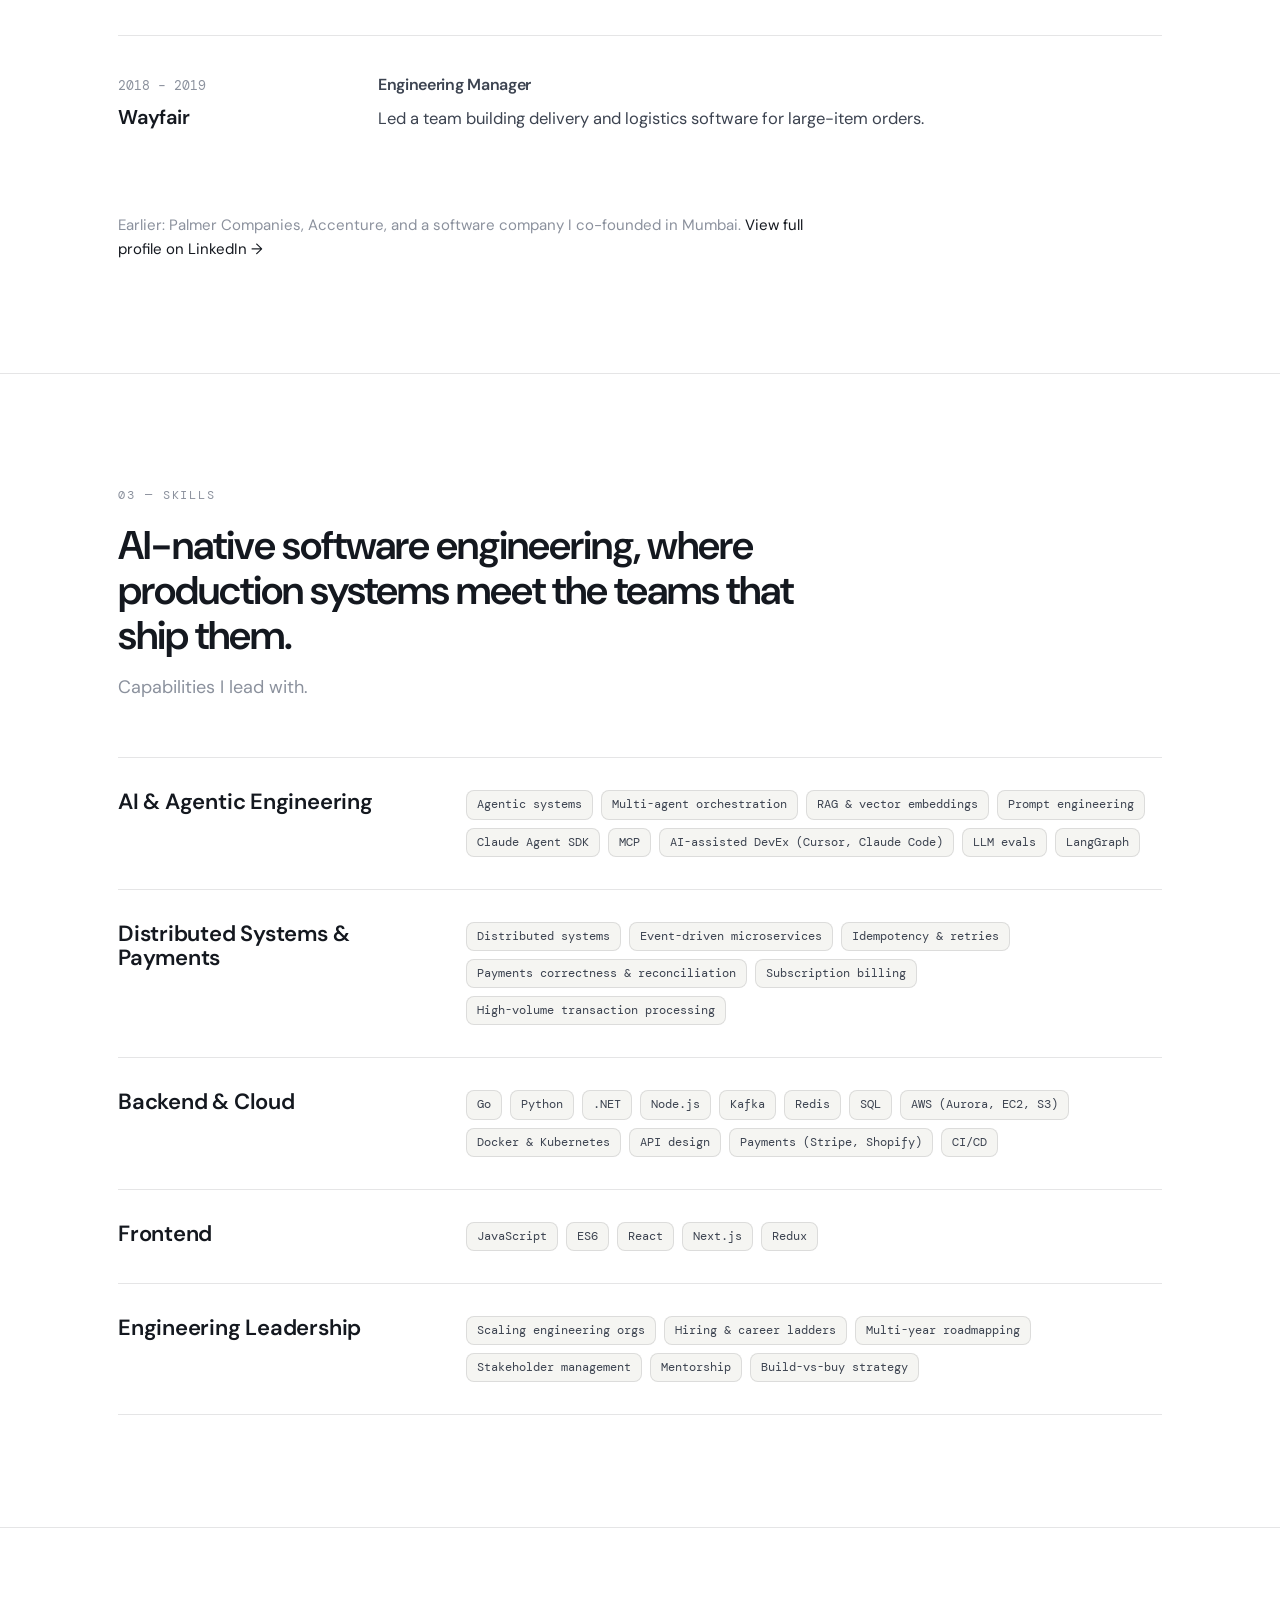
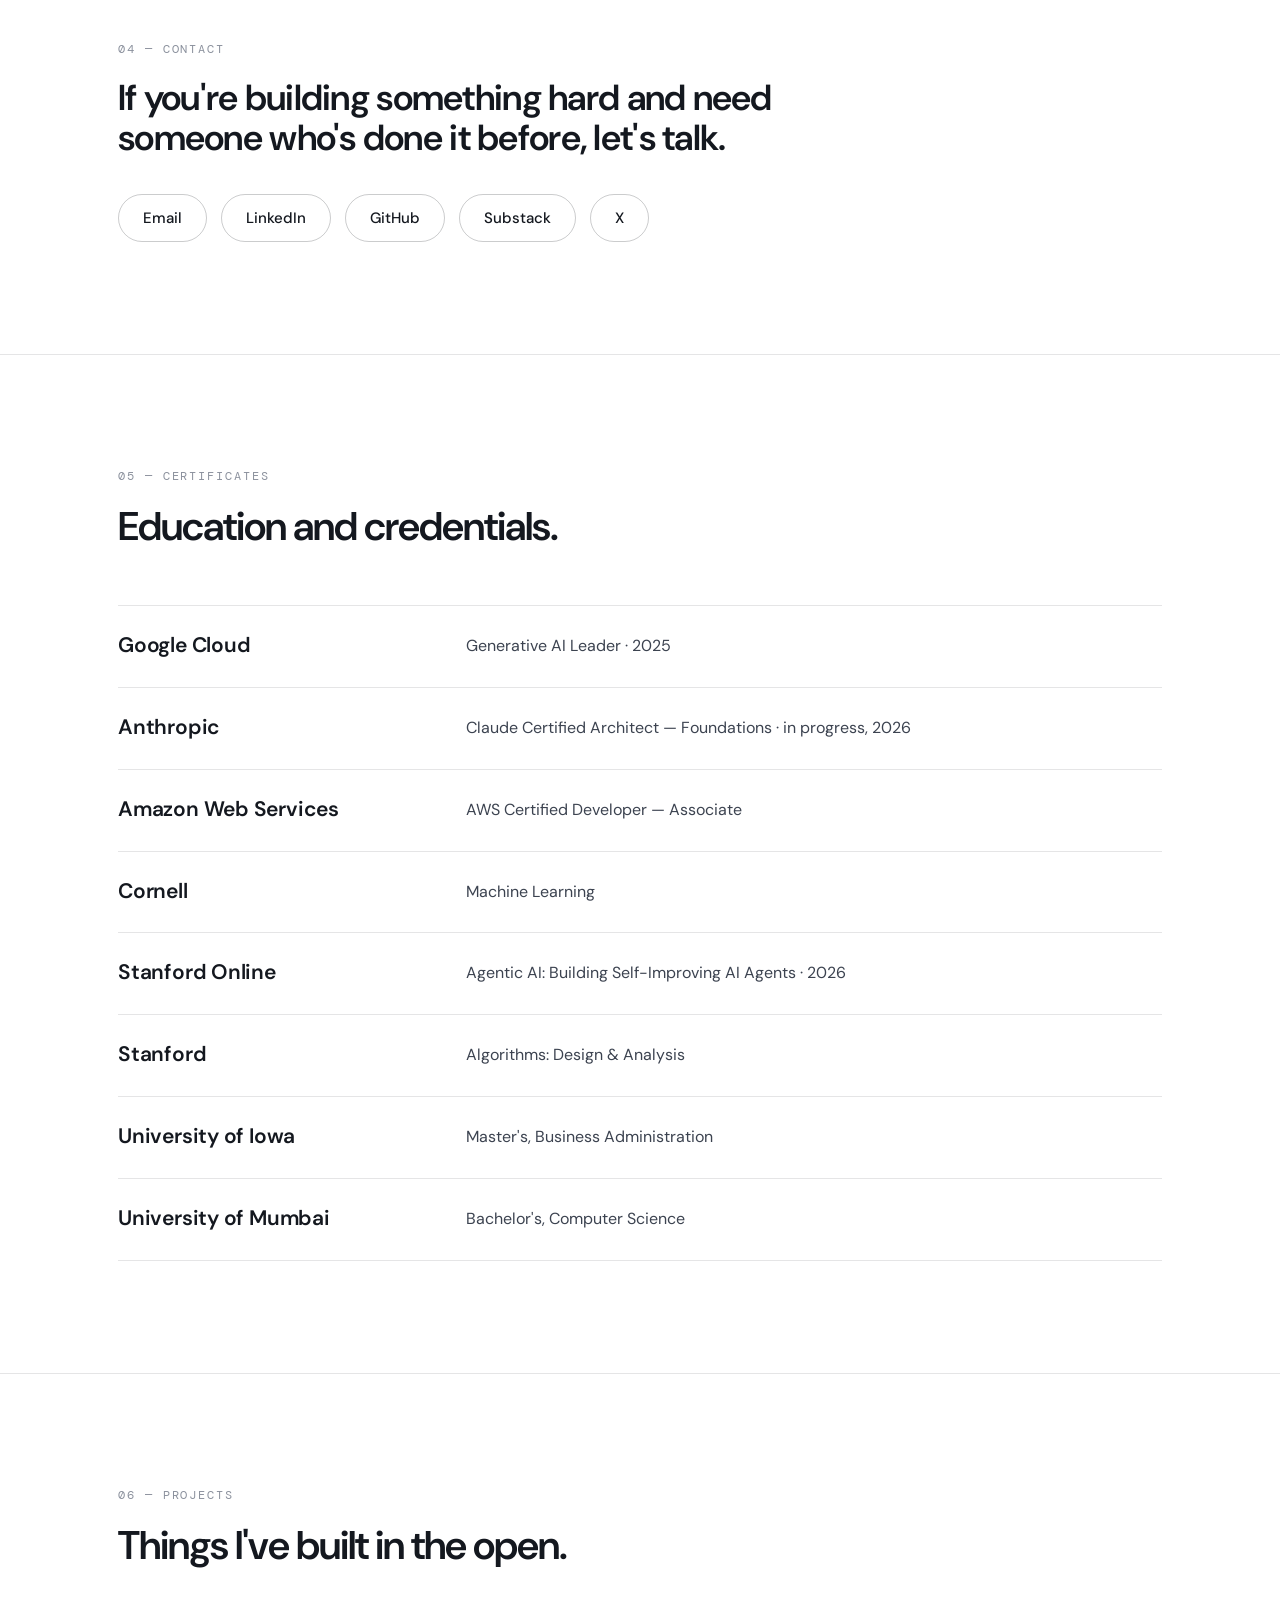
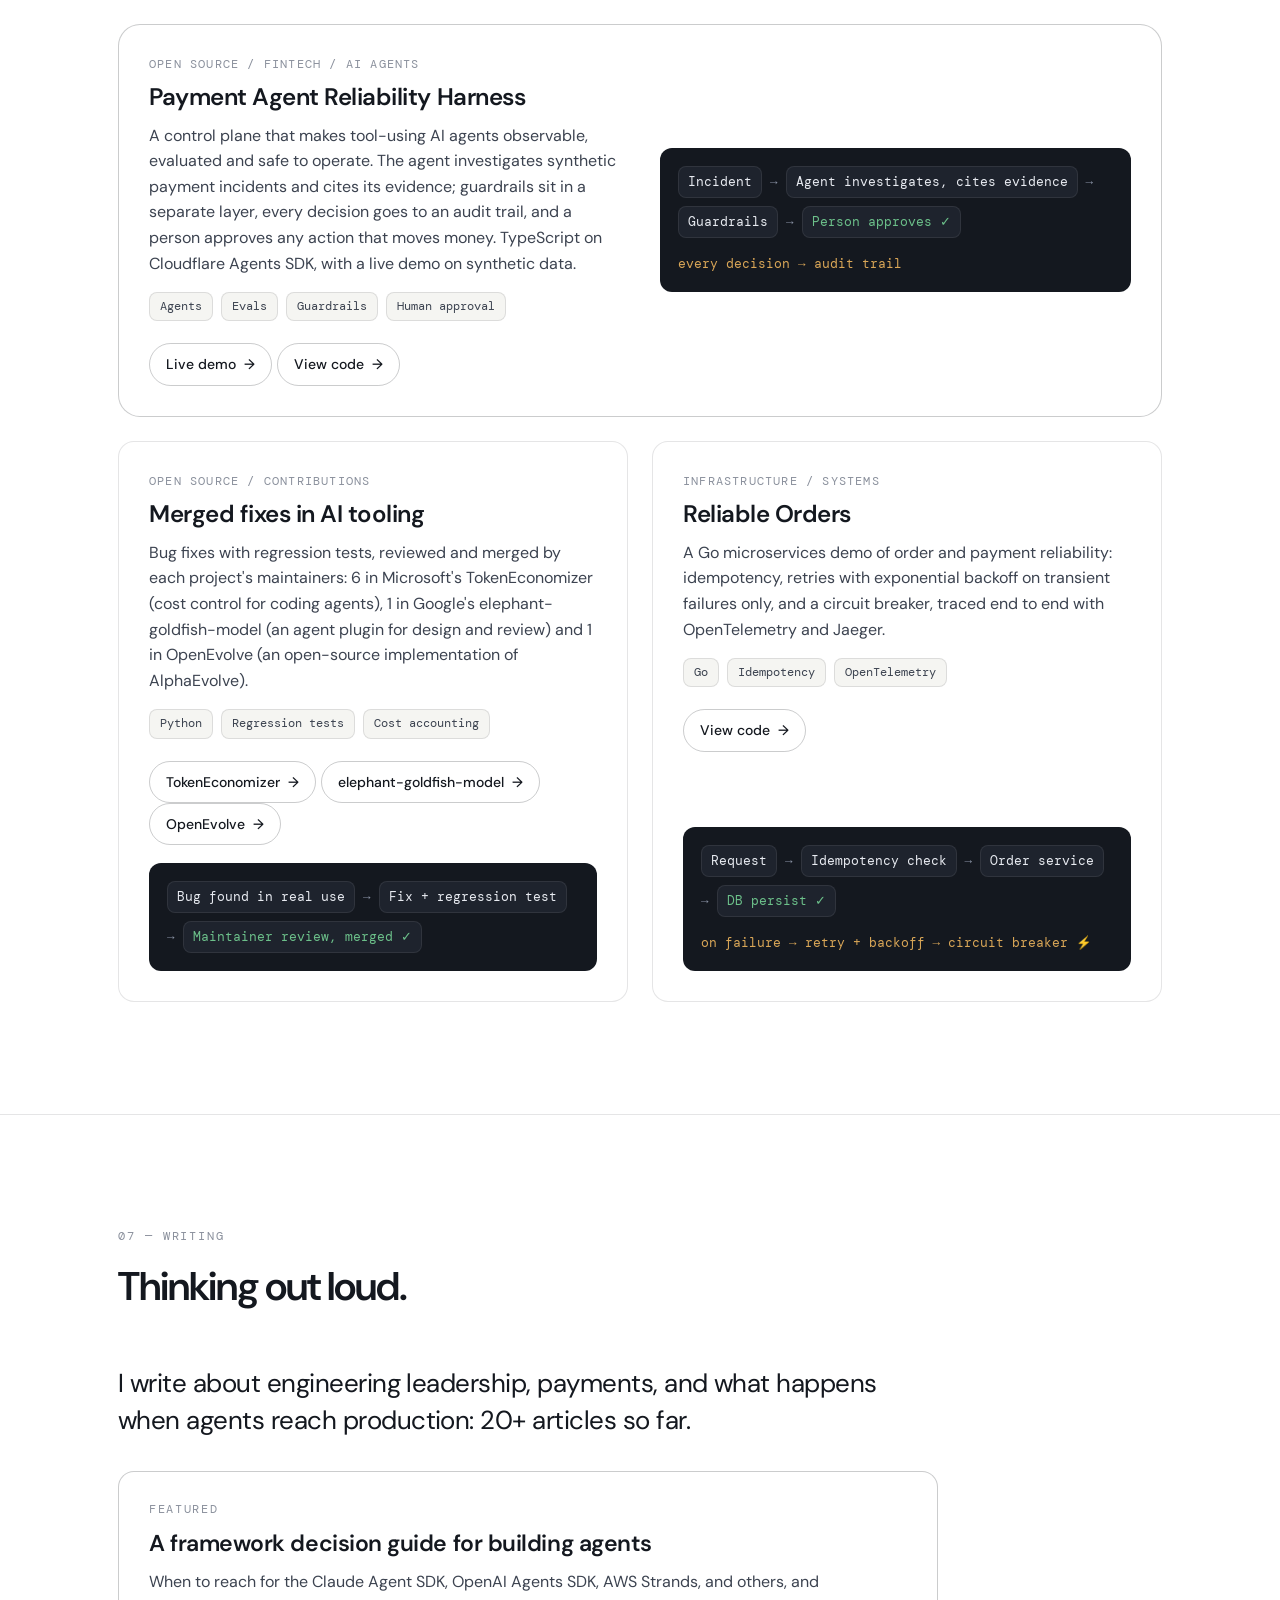
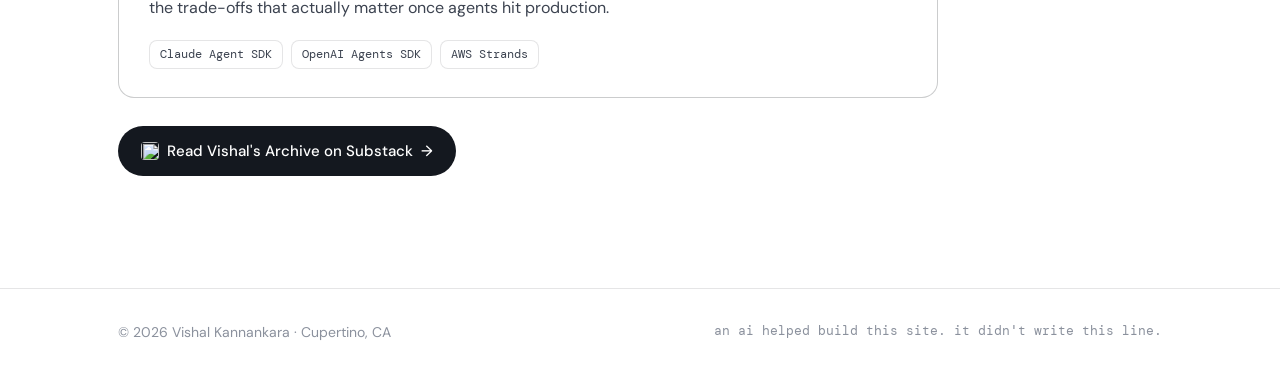
==== commit 87576a62: "Certificates: list the Stanford Online course by its name" ====
--- a/index.html
+++ b/index.html
@@ -332,7 +332,7 @@
               <h3 class="cred__org">Stanford Online</h3>
               <img class="cred__logo" src="https://www.google.com/s2/favicons?domain=stanford.edu&amp;sz=128" alt="" loading="lazy" onerror="this.style.display='none'" />
             </div>
-            <p class="cred__title">Certificate of Completion in Agentic AI · 2026</p>
+            <p class="cred__title">Agentic AI: Building Self-Improving AI Agents · 2026</p>
           </div>
           <div class="cred">
             <div class="cred__head">
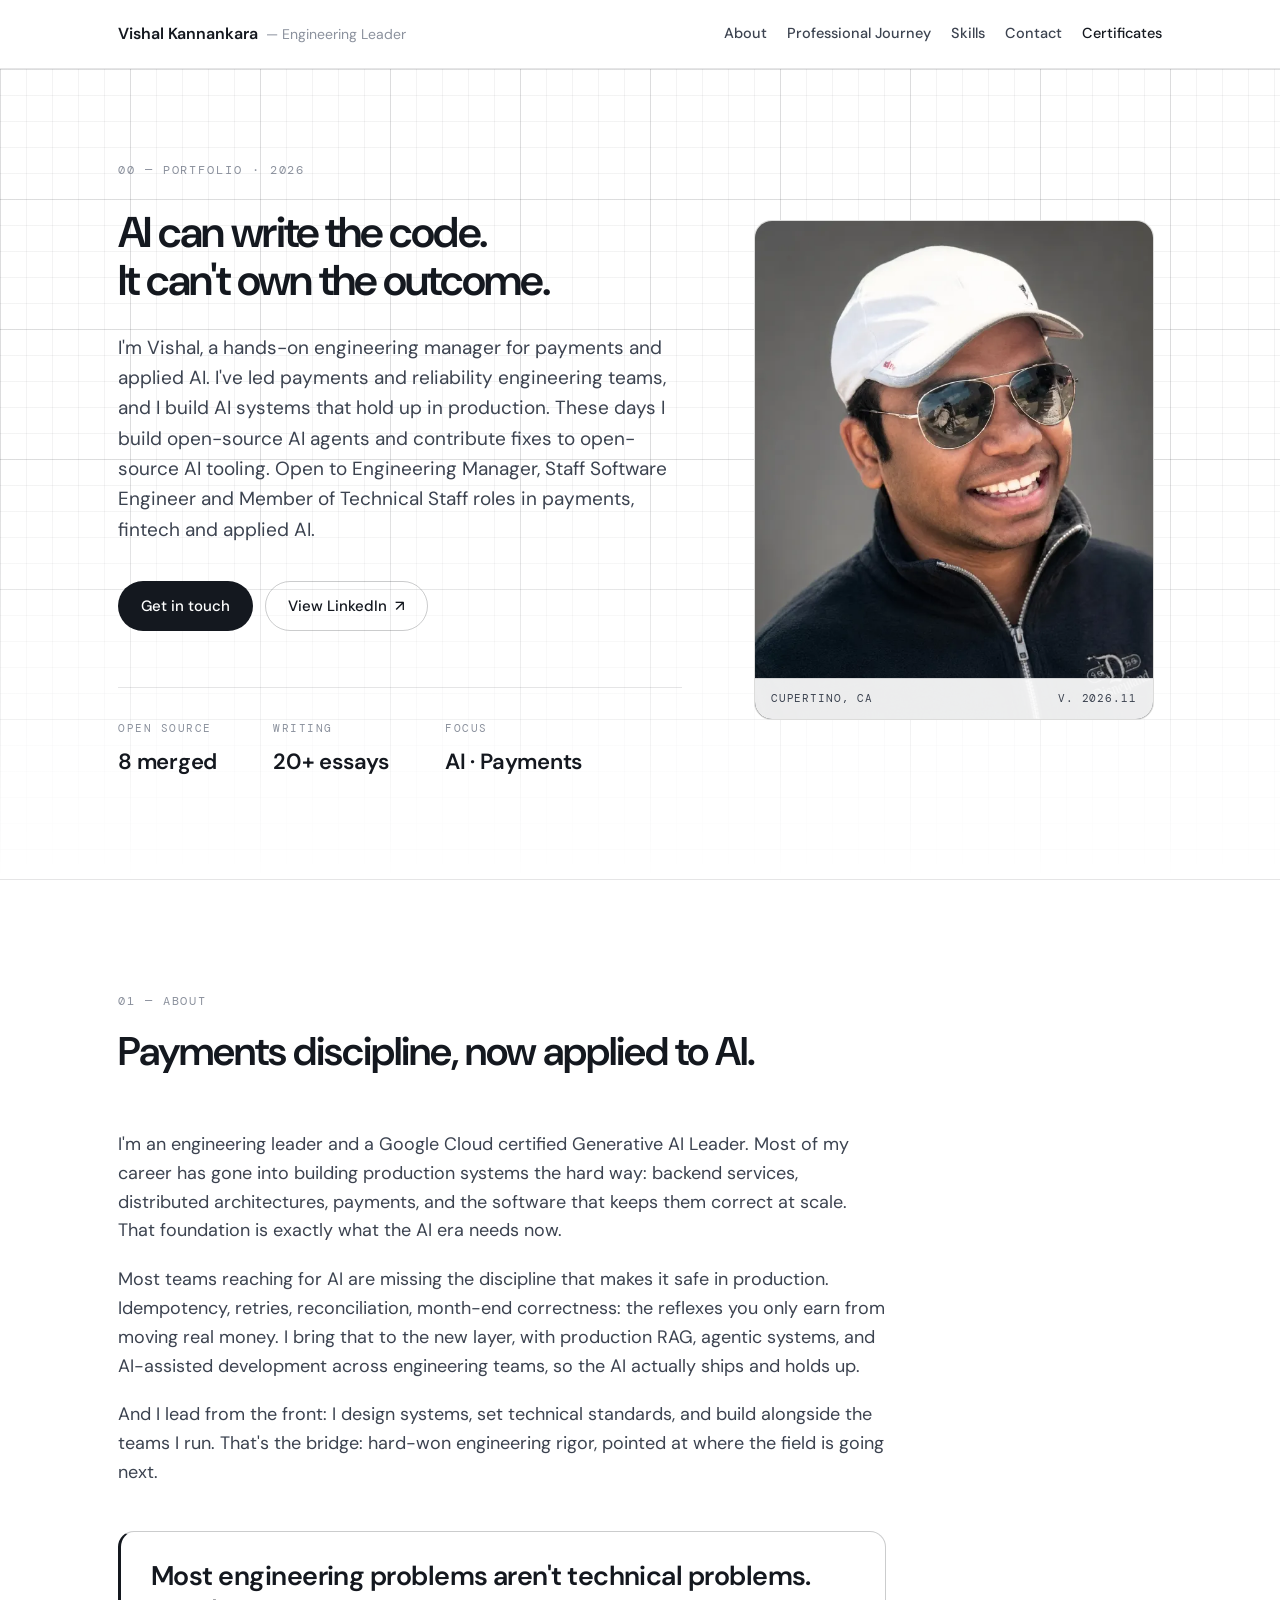
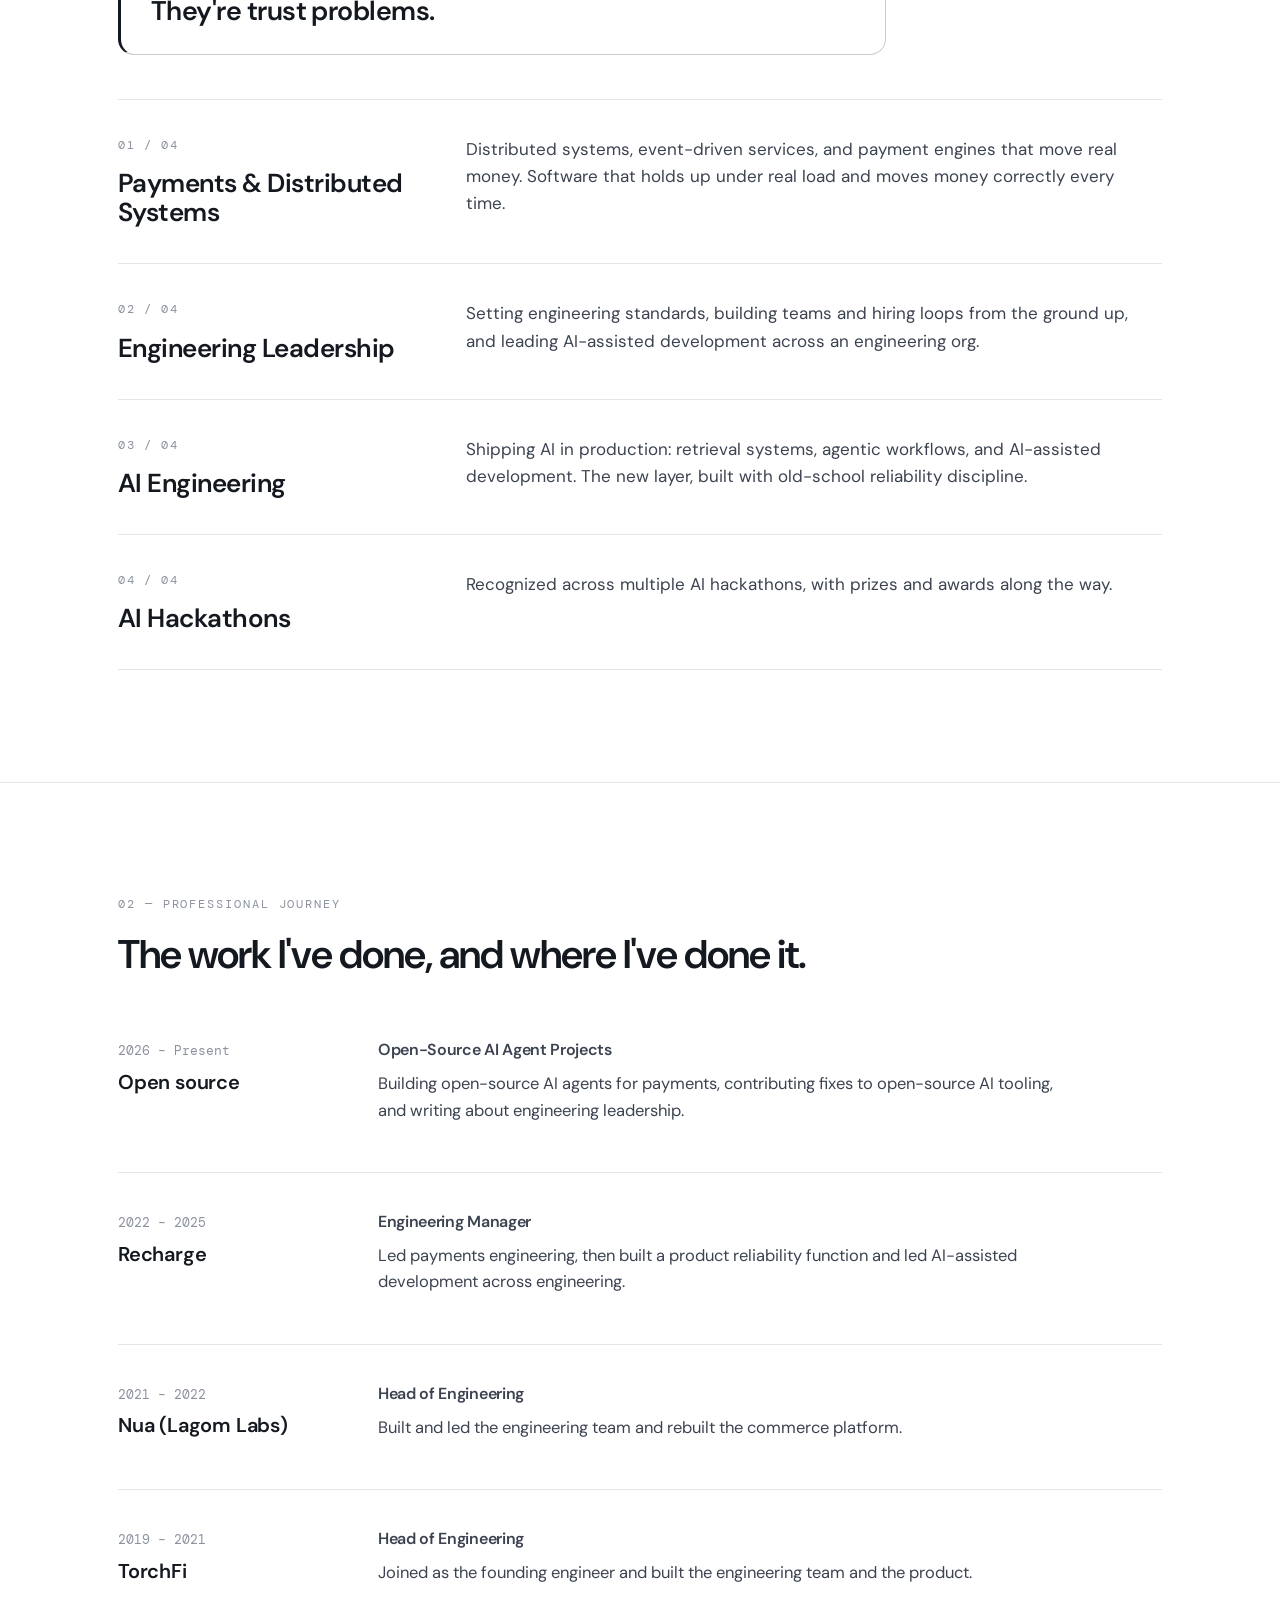
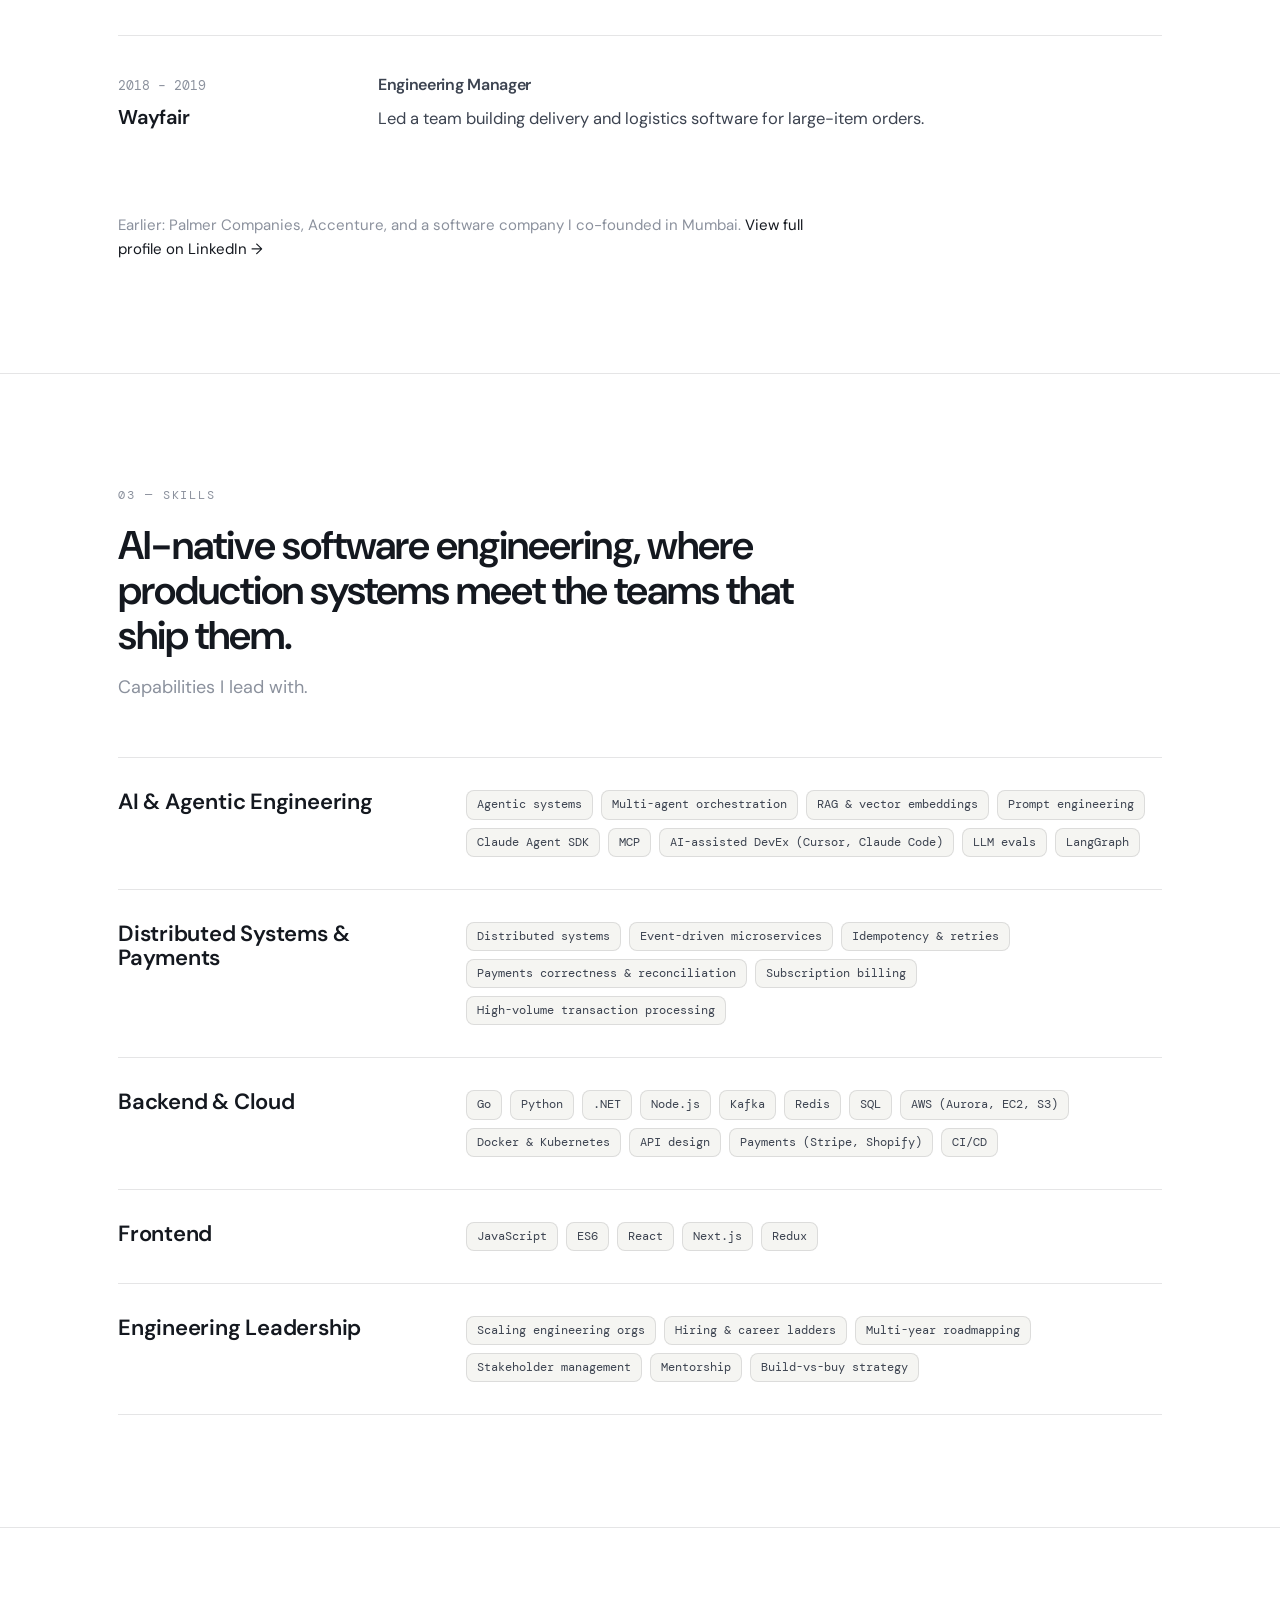
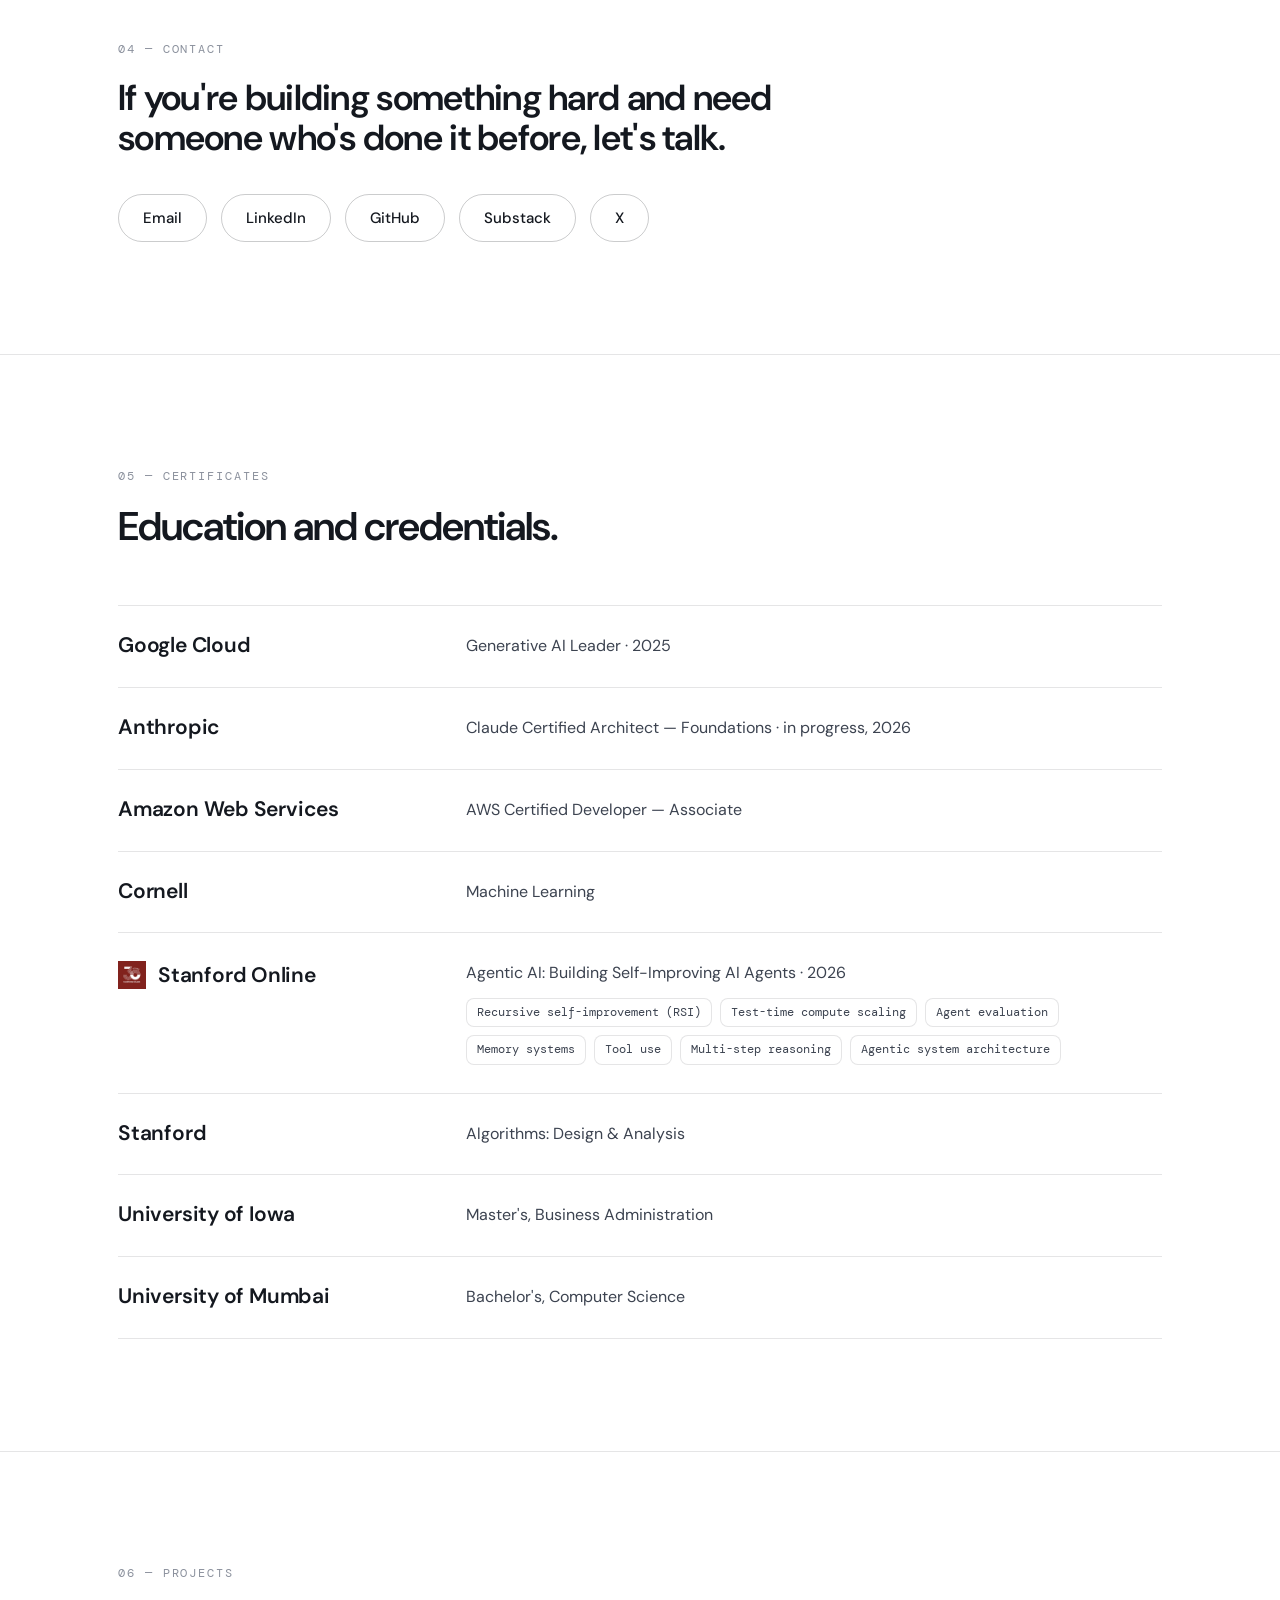
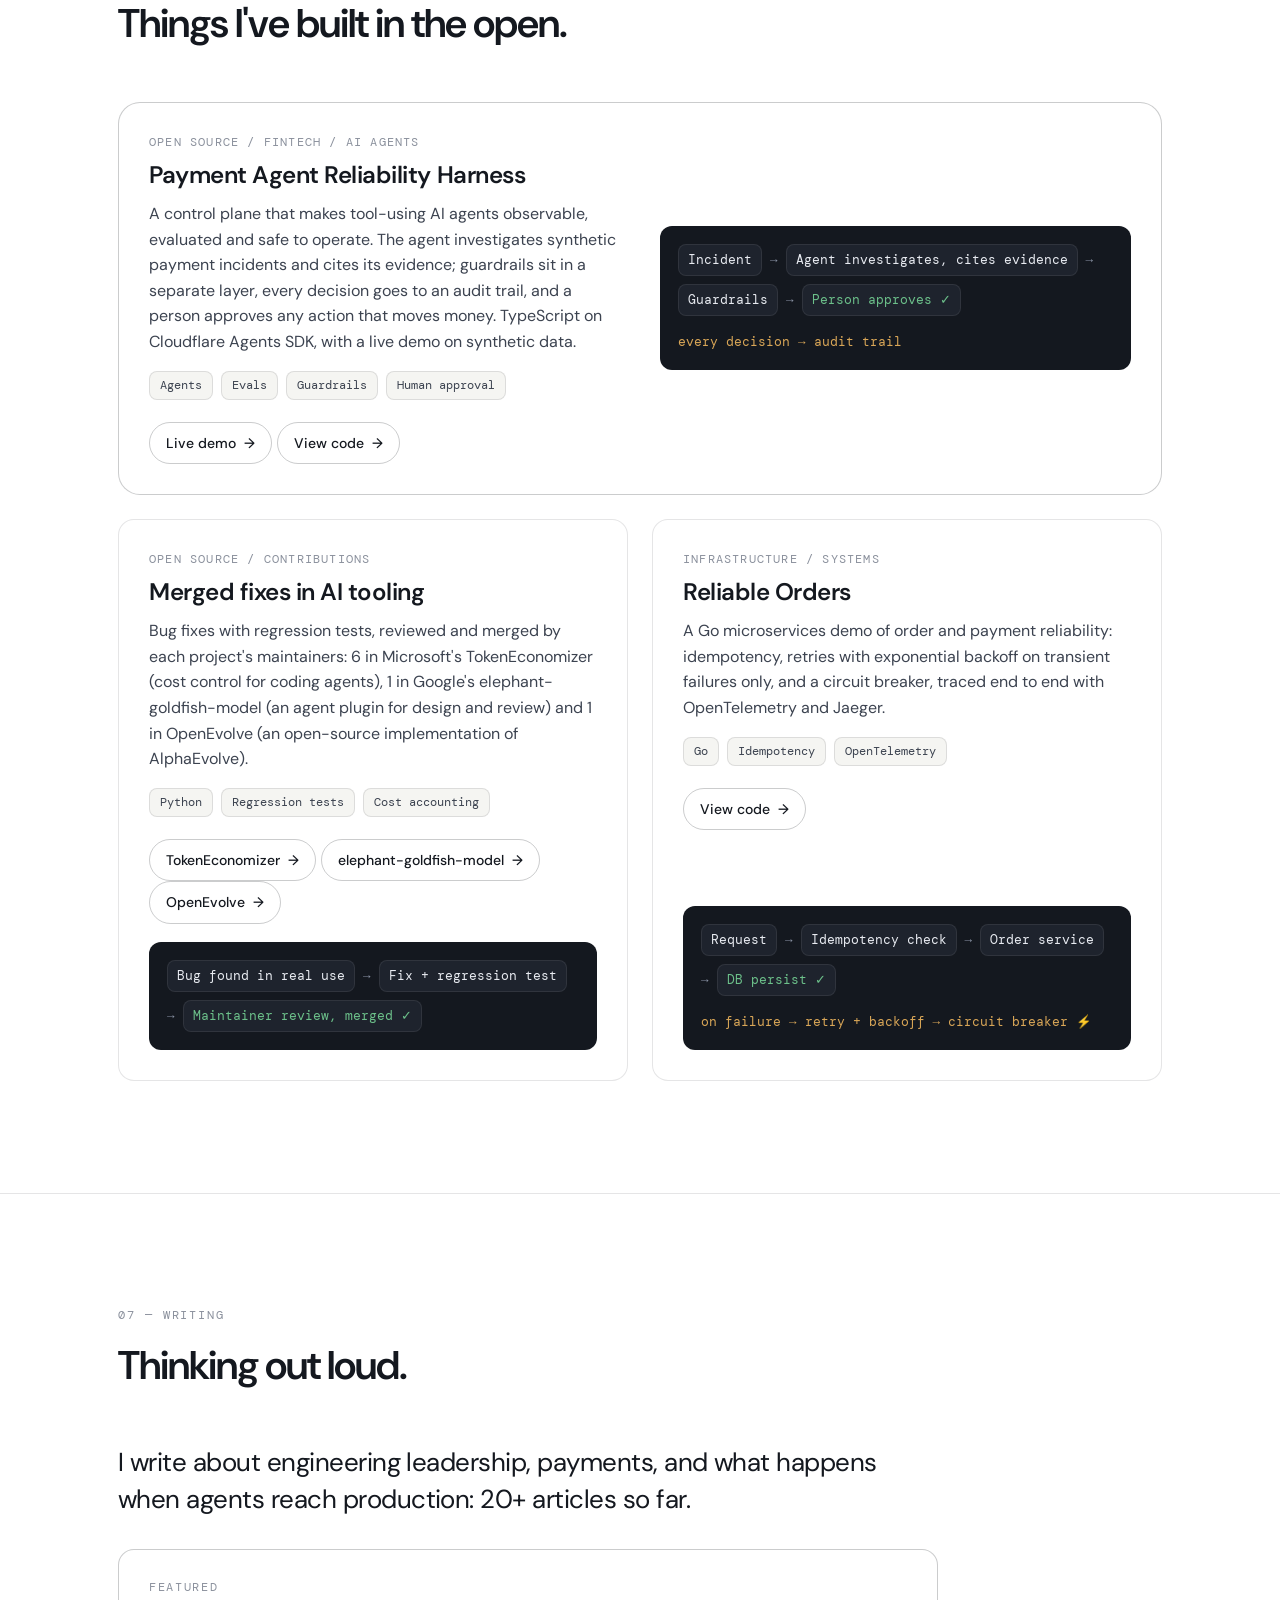
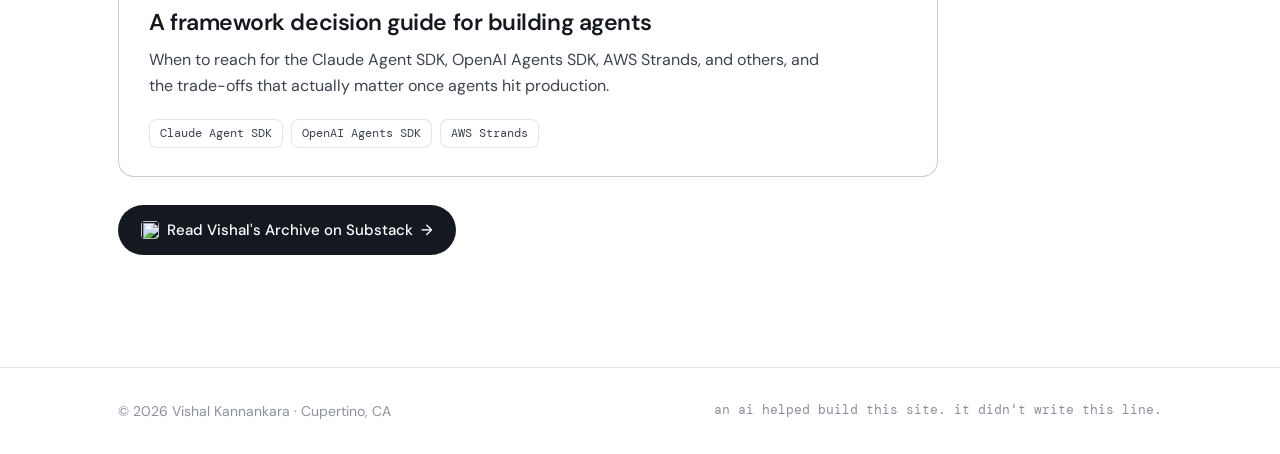
==== commit ec1ea8e9: "Certificates: Stanford Online logo and the course topics, including recursive self-improvement" ====
--- a/index.html
+++ b/index.html
@@ -330,9 +330,20 @@
           <div class="cred">
             <div class="cred__head">
               <h3 class="cred__org">Stanford Online</h3>
-              <img class="cred__logo" src="https://www.google.com/s2/favicons?domain=stanford.edu&amp;sz=128" alt="" loading="lazy" onerror="this.style.display='none'" />
-            </div>
-            <p class="cred__title">Agentic AI: Building Self-Improving AI Agents · 2026</p>
+              <img class="cred__logo" src="assets/stanford-online.png" alt="" width="28" height="28" loading="lazy" />
+            </div>
+            <div>
+              <p class="cred__title">Agentic AI: Building Self-Improving AI Agents · 2026</p>
+              <div class="tags">
+                <span class="tag">Recursive self-improvement (RSI)</span>
+                <span class="tag">Test-time compute scaling</span>
+                <span class="tag">Agent evaluation</span>
+                <span class="tag">Memory systems</span>
+                <span class="tag">Tool use</span>
+                <span class="tag">Multi-step reasoning</span>
+                <span class="tag">Agentic system architecture</span>
+              </div>
+            </div>
           </div>
           <div class="cred">
             <div class="cred__head">
--- a/styles.css
+++ b/styles.css
@@ -302,3 +302,4 @@
   .stat-row { gap: 22px; }
   .footer__inner { flex-direction: column; }
 }
+.cred .tags { margin-top: 12px; }
